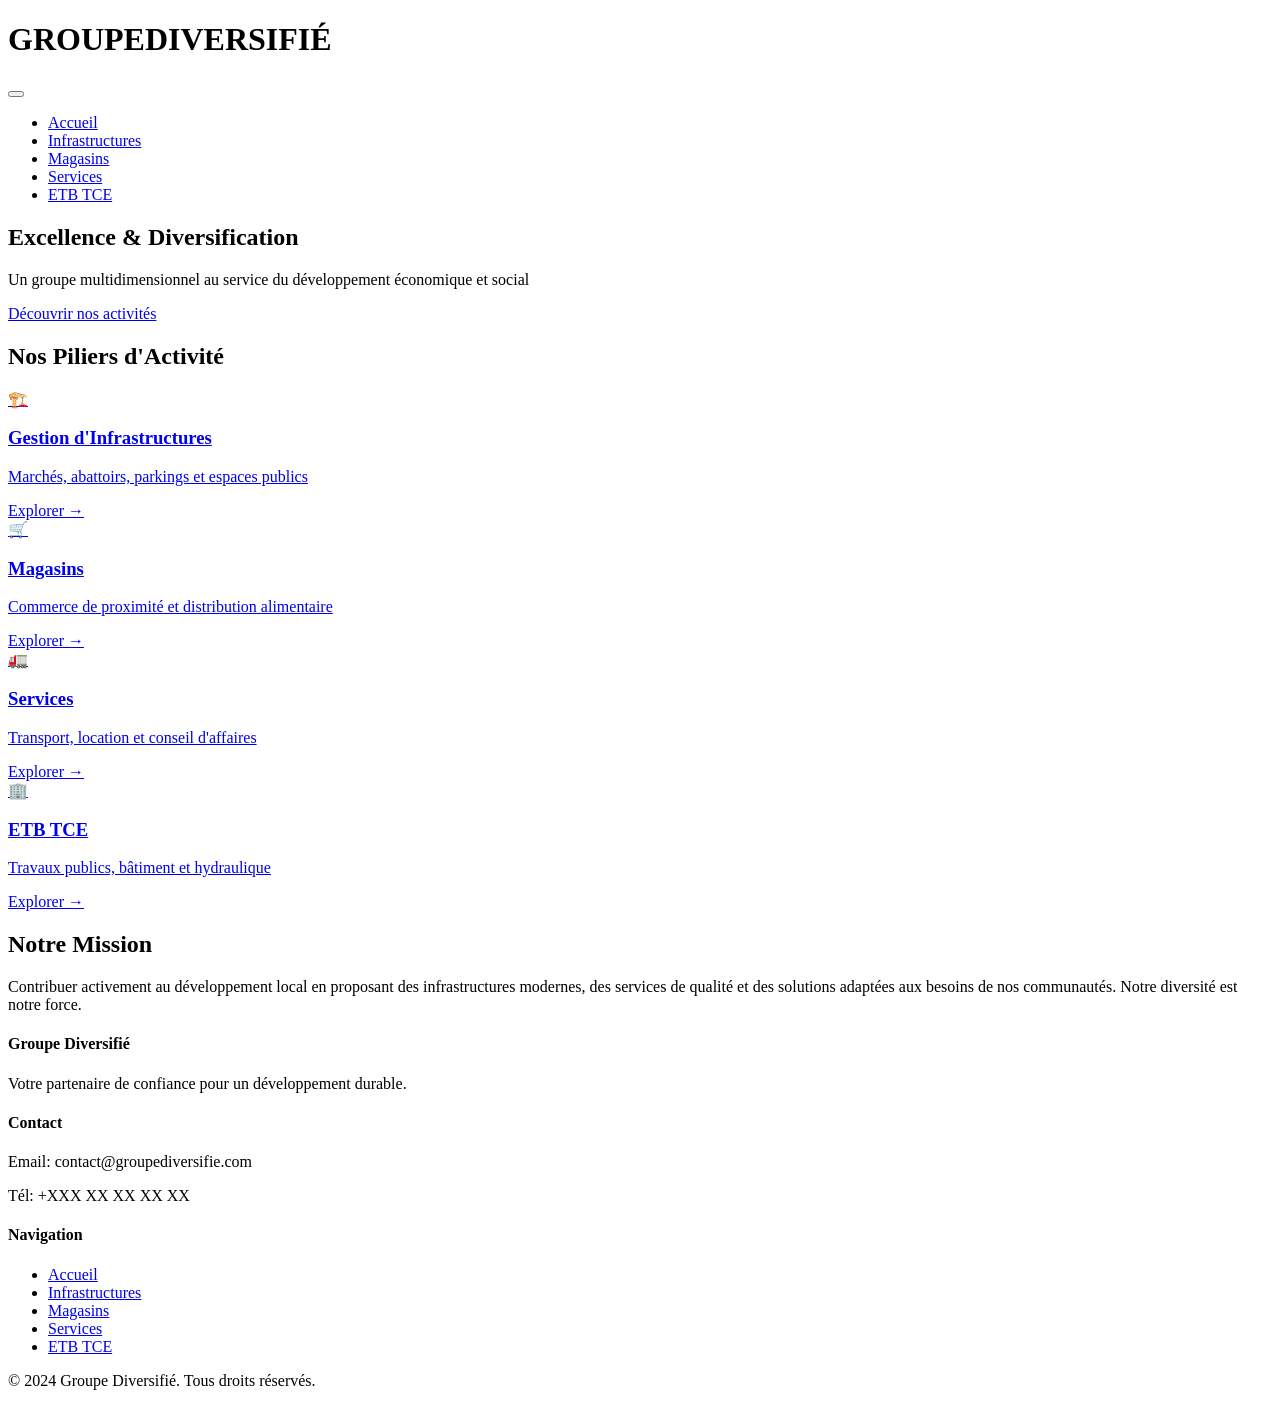
==== index.html @ 00de27e2 "Add files via upload" ====
<!-- index.html - Landing Page -->
<!DOCTYPE html>
<html lang="fr">
<head>
    <meta charset="UTF-8">
    <meta name="viewport" content="width=device-width, initial-scale=1.0">
    <title>Groupe Diversifié - Accueil</title>
    <link rel="stylesheet" href="css/style.css">
</head>
<body class="theme-home">
    <!-- Header -->
    <header class="main-header">
        <div class="container">
            <div class="logo">
                <h1>GROUPE<span class="highlight">DIVERSIFIÉ</span></h1>
            </div>
            <nav class="main-nav">
                <button class="mobile-menu-toggle" aria-label="Menu">
                    <span></span>
                    <span></span>
                    <span></span>
                </button>
                <ul class="nav-list">
                    <li><a href="index.html" class="active">Accueil</a></li>
                    <li><a href="infrastructures.html">Infrastructures</a></li>
                    <li><a href="magasins.html">Magasins</a></li>
                    <li><a href="services.html">Services</a></li>
                    <li><a href="etb-tce.html">ETB TCE</a></li>
                </ul>
            </nav>
        </div>
    </header>

    <!-- Hero Section -->
    <section class="hero">
        <div class="hero-content">
            <h2 class="hero-title">Excellence & Diversification</h2>
            <p class="hero-subtitle">Un groupe multidimensionnel au service du développement économique et social</p>
            <a href="#pillars" class="cta-button">Découvrir nos activités</a>
        </div>
        <div class="hero-pattern"></div>
    </section>

    <!-- Pillars Grid -->
    <section id="pillars" class="pillars-section">
        <div class="container">
            <h2 class="section-title">Nos Piliers d'Activité</h2>
            <div class="pillars-grid">
                <a href="infrastructures.html" class="pillar-card theme-infra-card">
                    <div class="pillar-icon">🏗️</div>
                    <h3>Gestion d'Infrastructures</h3>
                    <p>Marchés, abattoirs, parkings et espaces publics</p>
                    <span class="pillar-link">Explorer →</span>
                </a>
                
                <a href="magasins.html" class="pillar-card theme-magasins-card">
                    <div class="pillar-icon">🛒</div>
                    <h3>Magasins</h3>
                    <p>Commerce de proximité et distribution alimentaire</p>
                    <span class="pillar-link">Explorer →</span>
                </a>
                
                <a href="services.html" class="pillar-card theme-services-card">
                    <div class="pillar-icon">🚛</div>
                    <h3>Services</h3>
                    <p>Transport, location et conseil d'affaires</p>
                    <span class="pillar-link">Explorer →</span>
                </a>
                
                <a href="etb-tce.html" class="pillar-card theme-etb-card">
                    <div class="pillar-icon">🏢</div>
                    <h3>ETB TCE</h3>
                    <p>Travaux publics, bâtiment et hydraulique</p>
                    <span class="pillar-link">Explorer →</span>
                </a>
            </div>
        </div>
    </section>

    <!-- Mission Statement -->
    <section class="mission-section">
        <div class="container">
            <div class="mission-content">
                <h2>Notre Mission</h2>
                <p>Contribuer activement au développement local en proposant des infrastructures modernes, des services de qualité et des solutions adaptées aux besoins de nos communautés. Notre diversité est notre force.</p>
            </div>
        </div>
    </section>

    <!-- Footer -->
    <footer class="main-footer">
        <div class="container">
            <div class="footer-content">
                <div class="footer-section">
                    <h4>Groupe Diversifié</h4>
                    <p>Votre partenaire de confiance pour un développement durable.</p>
                </div>
                <div class="footer-section">
                    <h4>Contact</h4>
                    <p>Email: contact@groupediversifie.com</p>
                    <p>Tél: +XXX XX XX XX XX</p>
                </div>
                <div class="footer-section">
                    <h4>Navigation</h4>
                    <ul>
                        <li><a href="index.html">Accueil</a></li>
                        <li><a href="infrastructures.html">Infrastructures</a></li>
                        <li><a href="magasins.html">Magasins</a></li>
                        <li><a href="services.html">Services</a></li>
                        <li><a href="etb-tce.html">ETB TCE</a></li>
                    </ul>
                </div>
            </div>
            <div class="footer-bottom">
                <p>&copy; 2024 Groupe Diversifié. Tous droits réservés.</p>
            </div>
        </div>
    </footer>

    <script src="js/main.js"></script>
</body>
</html>
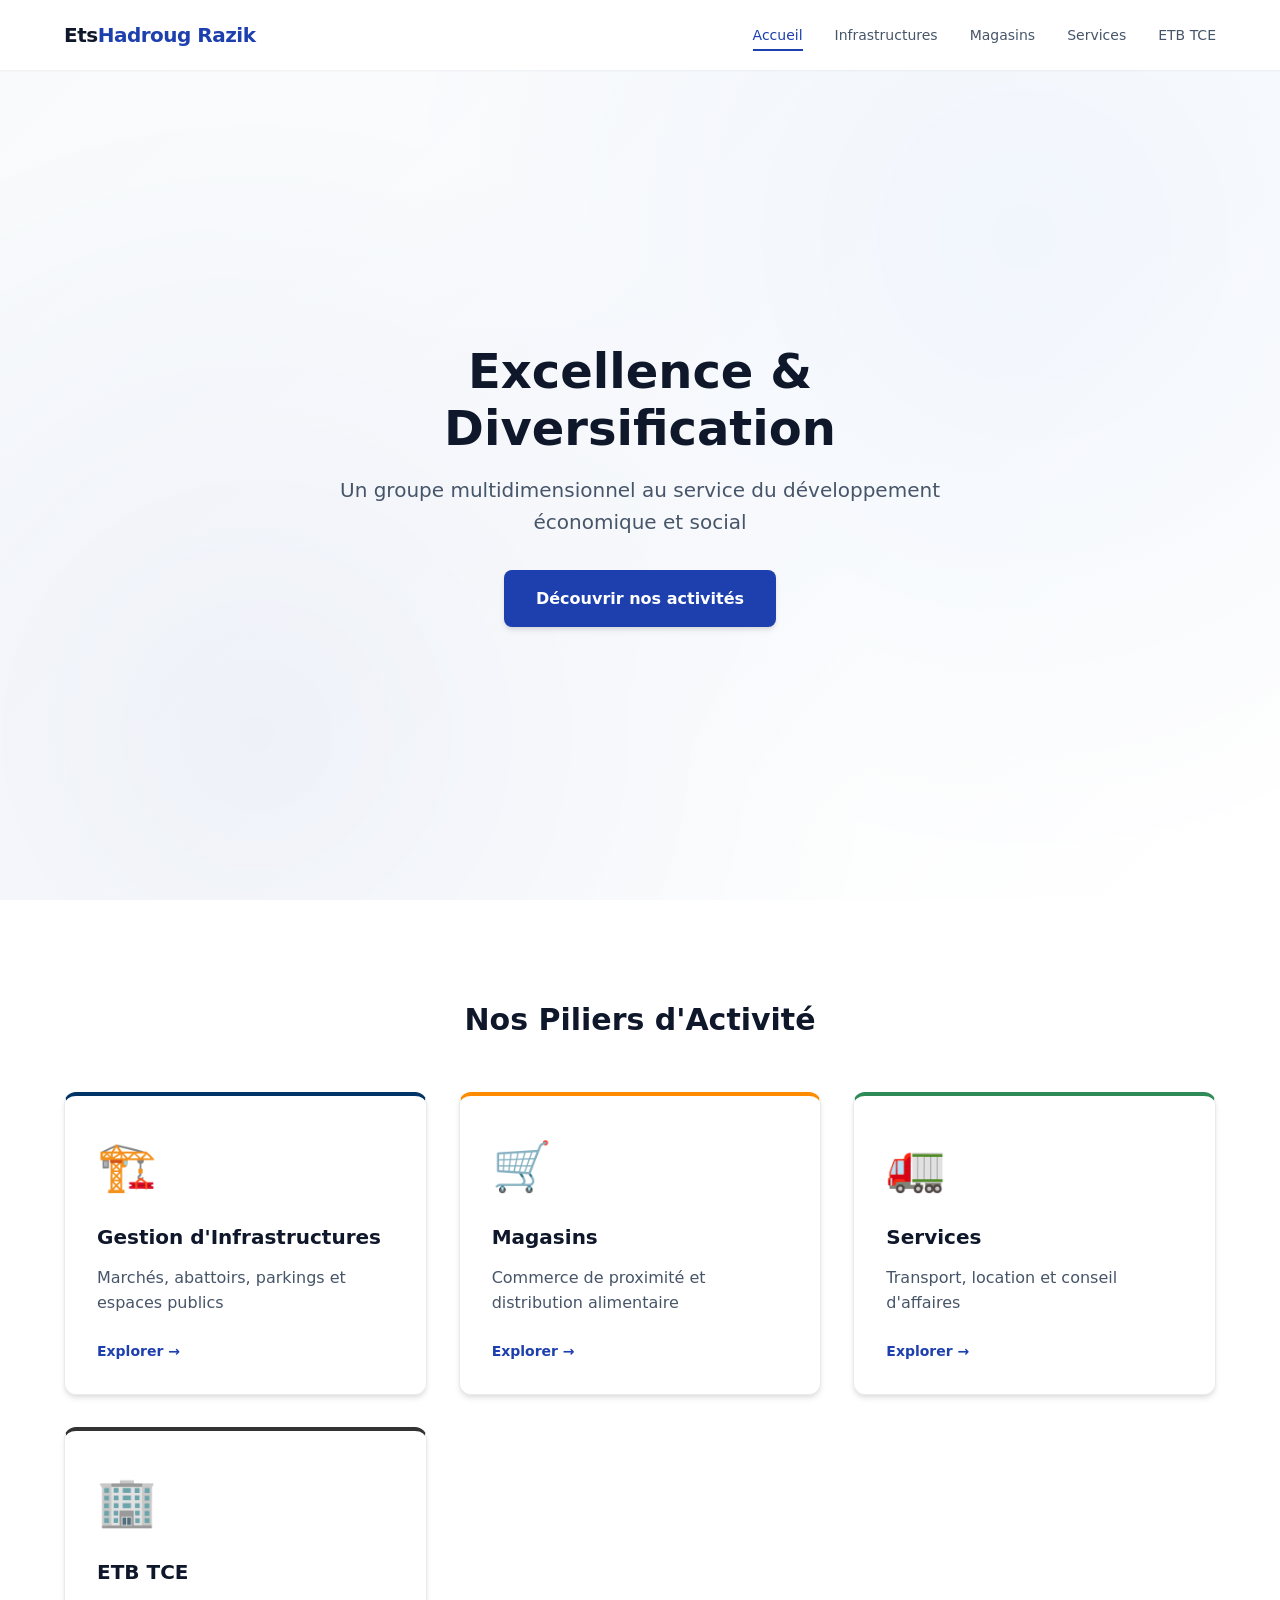
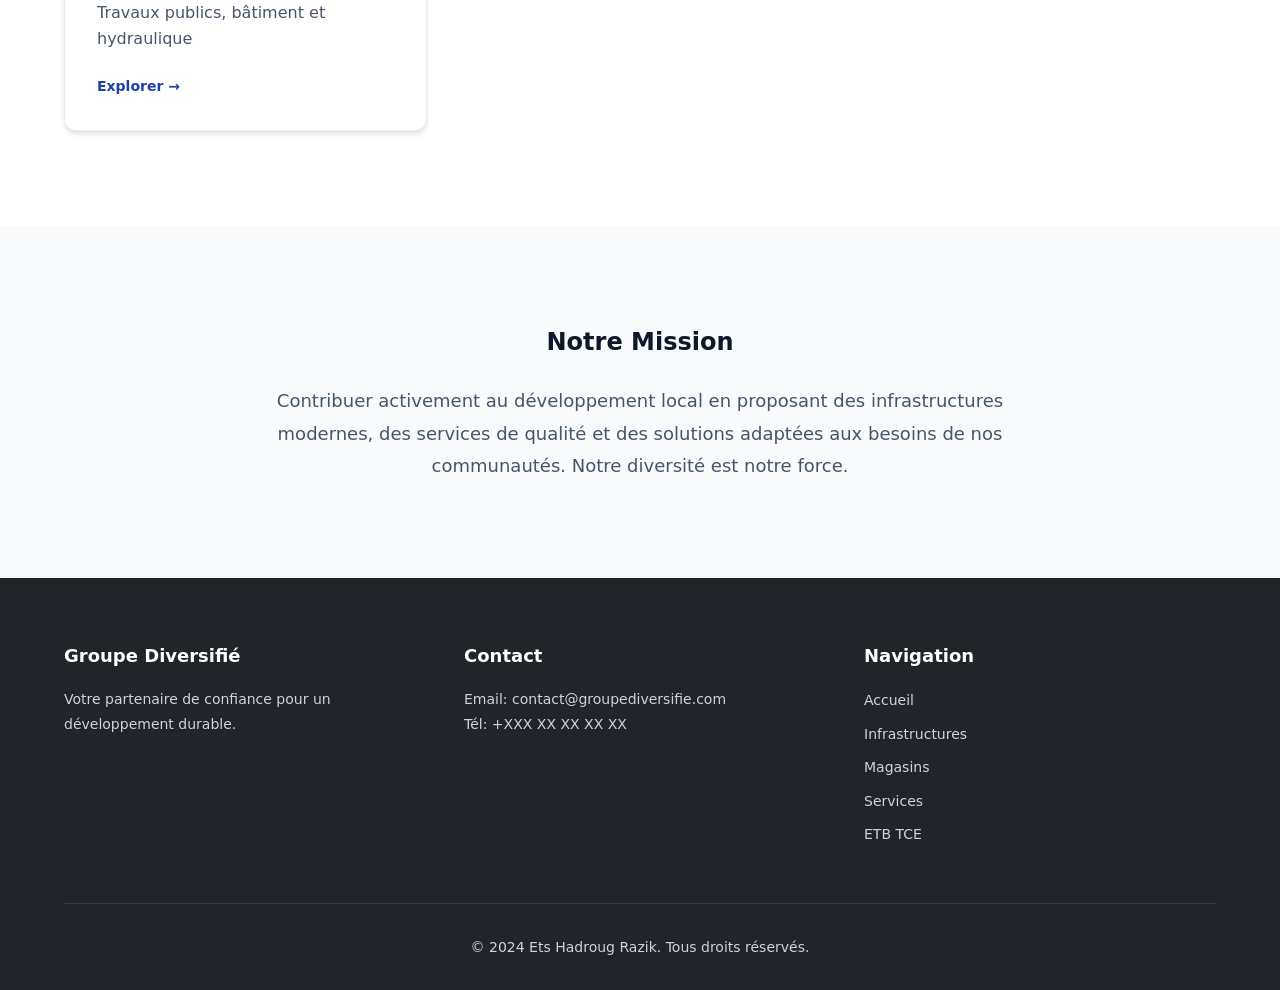
==== commit d3e7503d: "Update index.html" ====
--- a/index.html
+++ b/index.html
@@ -4,7 +4,7 @@
 <head>
     <meta charset="UTF-8">
     <meta name="viewport" content="width=device-width, initial-scale=1.0">
-    <title>Groupe Diversifié - Accueil</title>
+    <title>Ets Hadroug Razik - Accueil</title>
     <link rel="stylesheet" href="css/style.css">
 </head>
 <body class="theme-home">
@@ -12,7 +12,7 @@
     <header class="main-header">
         <div class="container">
             <div class="logo">
-                <h1>GROUPE<span class="highlight">DIVERSIFIÉ</span></h1>
+                <h1>Ets<span class="highlight">Hadroug Razik</span></h1>
             </div>
             <nav class="main-nav">
                 <button class="mobile-menu-toggle" aria-label="Menu">
@@ -112,11 +112,11 @@
                 </div>
             </div>
             <div class="footer-bottom">
-                <p>&copy; 2024 Groupe Diversifié. Tous droits réservés.</p>
+                <p>&copy; 2024 Ets Hadroug Razik. Tous droits réservés.</p>
             </div>
         </div>
     </footer>
 
     <script src="js/main.js"></script>
 </body>
-</html>+</html>
--- a/css/style.css
+++ b/css/style.css
@@ -0,0 +1,1652 @@
+/* ============================================
+   GROUPE DIVERSIFIÉ - GLOBAL STYLESHEET
+   Pure CSS - No Frameworks
+   ============================================ */
+
+/* CSS Variables & Theme System */
+:root {
+    /* Base Colors */
+    --color-white: #ffffff;
+    --color-black: #1a1a1a;
+    --color-gray-100: #f8f9fa;
+    --color-gray-200: #e9ecef;
+    --color-gray-300: #dee2e6;
+    --color-gray-400: #ced4da;
+    --color-gray-500: #adb5bd;
+    --color-gray-600: #6c757d;
+    --color-gray-700: #495057;
+    --color-gray-800: #343a40;
+    --color-gray-900: #212529;
+    
+    /* Typography */
+    --font-primary: 'Segoe UI', system-ui, -apple-system, BlinkMacSystemFont, sans-serif;
+    --font-size-xs: 0.75rem;
+    --font-size-sm: 0.875rem;
+    --font-size-base: 1rem;
+    --font-size-lg: 1.125rem;
+    --font-size-xl: 1.25rem;
+    --font-size-2xl: 1.5rem;
+    --font-size-3xl: 1.875rem;
+    --font-size-4xl: 2.25rem;
+    --font-size-5xl: 3rem;
+    
+    /* Spacing */
+    --space-1: 0.25rem;
+    --space-2: 0.5rem;
+    --space-3: 0.75rem;
+    --space-4: 1rem;
+    --space-5: 1.25rem;
+    --space-6: 1.5rem;
+    --space-8: 2rem;
+    --space-10: 2.5rem;
+    --space-12: 3rem;
+    --space-16: 4rem;
+    --space-20: 5rem;
+    --space-24: 6rem;
+    
+    /* Layout */
+    --container-max: 1200px;
+    --container-padding: 1.5rem;
+    --header-height: 70px;
+    --border-radius: 8px;
+    --border-radius-lg: 12px;
+    --border-radius-xl: 16px;
+    
+    /* Shadows */
+    --shadow-sm: 0 1px 2px rgba(0,0,0,0.05);
+    --shadow-md: 0 4px 6px -1px rgba(0,0,0,0.1), 0 2px 4px -1px rgba(0,0,0,0.06);
+    --shadow-lg: 0 10px 15px -3px rgba(0,0,0,0.1), 0 4px 6px -2px rgba(0,0,0,0.05);
+    --shadow-xl: 0 20px 25px -5px rgba(0,0,0,0.1), 0 10px 10px -5px rgba(0,0,0,0.04);
+    
+    /* Transitions */
+    --transition-fast: 150ms ease;
+    --transition-base: 250ms ease;
+    --transition-slow: 350ms ease;
+    
+    /* Default Theme (Home) */
+    --bg-color: var(--color-white);
+    --bg-alt: var(--color-gray-100);
+    --accent: #2563eb;
+    --accent-light: #3b82f6;
+    --accent-dark: #1d4ed8;
+    --text-primary: var(--color-gray-900);
+    --text-secondary: var(--color-gray-600);
+    --text-muted: var(--color-gray-500);
+}
+
+/* Theme: Infrastructure */
+body.theme-infra {
+    --bg-color: #f0f4f8;
+    --bg-alt: #e2e8f0;
+    --accent: #003366;
+    --accent-light: #004080;
+    --accent-dark: #002244;
+    --text-primary: #1e293b;
+    --text-secondary: #475569;
+}
+
+/* Theme: Magasins */
+body.theme-magasins {
+    --bg-color: #fffaf0;
+    --bg-alt: #fff5e6;
+    --accent: #FF8C00;
+    --accent-light: #ffa500;
+    --accent-dark: #cc7000;
+    --text-primary: #3d2914;
+    --text-secondary: #6b4423;
+}
+
+/* Theme: Services */
+body.theme-services {
+    --bg-color: #f0fff4;
+    --bg-alt: #e6ffed;
+    --accent: #2E8B57;
+    --accent-light: #3cb371;
+    --accent-dark: #1f5f3f;
+    --text-primary: #1a4731;
+    --text-secondary: #2f6646;
+}
+
+/* Theme: ETB TCE */
+body.theme-etb {
+    --bg-color: #f5f5f5;
+    --bg-alt: #ebebeb;
+    --accent: #333333;
+    --accent-light: #4a4a4a;
+    --accent-dark: #1a1a1a;
+    --text-primary: #1a1a1a;
+    --text-secondary: #4a4a4a;
+}
+
+/* Theme: Home */
+body.theme-home {
+    --bg-color: #ffffff;
+    --bg-alt: #f8fafc;
+    --accent: #1e40af;
+    --accent-light: #3b82f6;
+    --accent-dark: #1e3a8a;
+    --text-primary: #0f172a;
+    --text-secondary: #475569;
+}
+
+/* ============================================
+   RESET & BASE
+   ============================================ */
+*, *::before, *::after {
+    box-sizing: border-box;
+    margin: 0;
+    padding: 0;
+}
+
+html {
+    scroll-behavior: smooth;
+    font-size: 16px;
+}
+
+body {
+    font-family: var(--font-primary);
+    background-color: var(--bg-color);
+    color: var(--text-primary);
+    line-height: 1.6;
+    min-height: 100vh;
+    transition: background-color var(--transition-base);
+}
+
+img {
+    max-width: 100%;
+    height: auto;
+    display: block;
+}
+
+a {
+    color: var(--accent);
+    text-decoration: none;
+    transition: color var(--transition-fast);
+}
+
+a:hover {
+    color: var(--accent-dark);
+}
+
+ul, ol {
+    list-style: none;
+}
+
+button {
+    font-family: inherit;
+    cursor: pointer;
+    border: none;
+    background: none;
+}
+
+/* ============================================
+   LAYOUT UTILITIES
+   ============================================ */
+.container {
+    max-width: var(--container-max);
+    margin: 0 auto;
+    padding: 0 var(--container-padding);
+    width: 100%;
+}
+
+/* ============================================
+   HEADER & NAVIGATION
+   ============================================ */
+.main-header {
+    background: var(--color-white);
+    box-shadow: var(--shadow-sm);
+    position: sticky;
+    top: 0;
+    z-index: 1000;
+    height: var(--header-height);
+    display: flex;
+    align-items: center;
+}
+
+.main-header .container {
+    display: flex;
+    justify-content: space-between;
+    align-items: center;
+    width: 100%;
+}
+
+.logo h1 {
+    font-size: var(--font-size-xl);
+    font-weight: 800;
+    color: var(--text-primary);
+    letter-spacing: -0.5px;
+}
+
+.logo .highlight {
+    color: var(--accent);
+    transition: color var(--transition-base);
+}
+
+.main-nav {
+    display: flex;
+    align-items: center;
+}
+
+.nav-list {
+    display: flex;
+    gap: var(--space-8);
+    align-items: center;
+}
+
+.nav-list a {
+    color: var(--text-secondary);
+    font-weight: 500;
+    font-size: var(--font-size-sm);
+    padding: var(--space-2) 0;
+    position: relative;
+    transition: color var(--transition-fast);
+}
+
+.nav-list a::after {
+    content: '';
+    position: absolute;
+    bottom: 0;
+    left: 0;
+    width: 0;
+    height: 2px;
+    background: var(--accent);
+    transition: width var(--transition-base);
+}
+
+.nav-list a:hover,
+.nav-list a.active {
+    color: var(--accent);
+}
+
+.nav-list a:hover::after,
+.nav-list a.active::after {
+    width: 100%;
+}
+
+/* Mobile Menu Toggle */
+.mobile-menu-toggle {
+    display: none;
+    flex-direction: column;
+    gap: 5px;
+    padding: var(--space-2);
+    background: none;
+    border: none;
+    cursor: pointer;
+}
+
+.mobile-menu-toggle span {
+    display: block;
+    width: 25px;
+    height: 2px;
+    background: var(--text-primary);
+    transition: all var(--transition-fast);
+    border-radius: 2px;
+}
+
+/* ============================================
+   HERO SECTIONS
+   ============================================ */
+.hero {
+    min-height: calc(100vh - var(--header-height));
+    display: flex;
+    align-items: center;
+    justify-content: center;
+    position: relative;
+    background: linear-gradient(135deg, var(--bg-alt) 0%, var(--bg-color) 100%);
+    overflow: hidden;
+    padding: var(--space-16) 0;
+}
+
+.hero-content {
+    text-align: center;
+    max-width: 800px;
+    padding: 0 var(--container-padding);
+    position: relative;
+    z-index: 2;
+}
+
+.hero-title {
+    font-size: clamp(var(--font-size-3xl), 5vw, var(--font-size-5xl));
+    font-weight: 800;
+    color: var(--text-primary);
+    margin-bottom: var(--space-4);
+    line-height: 1.2;
+}
+
+.hero-subtitle {
+    font-size: clamp(var(--font-size-lg), 2vw, var(--font-size-xl));
+    color: var(--text-secondary);
+    margin-bottom: var(--space-8);
+    max-width: 600px;
+    margin-left: auto;
+    margin-right: auto;
+}
+
+.hero-pattern {
+    position: absolute;
+    top: 0;
+    left: 0;
+    right: 0;
+    bottom: 0;
+    background-image: 
+        radial-gradient(circle at 20% 80%, var(--accent) 0%, transparent 50%),
+        radial-gradient(circle at 80% 20%, var(--accent-light) 0%, transparent 50%);
+    opacity: 0.05;
+    z-index: 1;
+}
+
+/* Page Hero */
+.page-hero {
+    background: linear-gradient(135deg, var(--accent) 0%, var(--accent-dark) 100%);
+    color: var(--color-white);
+    padding: var(--space-16) 0;
+    text-align: center;
+    position: relative;
+}
+
+.page-hero h1 {
+    font-size: clamp(var(--font-size-2xl), 4vw, var(--font-size-4xl));
+    font-weight: 700;
+    margin-bottom: var(--space-4);
+}
+
+.page-hero p {
+    font-size: var(--font-size-lg);
+    opacity: 0.9;
+    margin-bottom: var(--space-6);
+}
+
+.page-hero.industrial {
+    background: linear-gradient(135deg, #2c3e50 0%, #34495e 100%);
+}
+
+.back-home {
+    display: inline-flex;
+    align-items: center;
+    gap: var(--space-2);
+    color: rgba(255,255,255,0.9);
+    font-size: var(--font-size-sm);
+    padding: var(--space-3) var(--space-6);
+    background: rgba(255,255,255,0.15);
+    border-radius: var(--border-radius);
+    backdrop-filter: blur(10px);
+    transition: all var(--transition-fast);
+}
+
+.back-home:hover {
+    background: rgba(255,255,255,0.25);
+    color: var(--color-white);
+}
+
+/* ============================================
+   BUTTONS
+   ============================================ */
+.cta-button,
+.btn-primary,
+.btn-secondary {
+    display: inline-flex;
+    align-items: center;
+    justify-content: center;
+    padding: var(--space-4) var(--space-8);
+    font-size: var(--font-size-base);
+    font-weight: 600;
+    border-radius: var(--border-radius);
+    transition: all var(--transition-fast);
+    cursor: pointer;
+}
+
+.cta-button,
+.btn-primary {
+    background: var(--accent);
+    color: var(--color-white);
+    box-shadow: var(--shadow-md);
+}
+
+.cta-button:hover,
+.btn-primary:hover {
+    background: var(--accent-dark);
+    transform: translateY(-2px);
+    box-shadow: var(--shadow-lg);
+    color: var(--color-white);
+}
+
+.btn-secondary {
+    background: transparent;
+    color: var(--accent);
+    border: 2px solid var(--accent);
+    margin-left: var(--space-4);
+}
+
+.btn-secondary:hover {
+    background: var(--accent);
+    color: var(--color-white);
+}
+
+/* ============================================
+   PILLARS SECTION (Homepage)
+   ============================================ */
+.pillars-section {
+    padding: var(--space-24) 0;
+    background: var(--bg-color);
+}
+
+.section-title {
+    font-size: var(--font-size-3xl);
+    font-weight: 700;
+    text-align: center;
+    margin-bottom: var(--space-12);
+    color: var(--text-primary);
+}
+
+.section-title.center {
+    text-align: center;
+}
+
+.pillars-grid {
+    display: grid;
+    grid-template-columns: repeat(auto-fit, minmax(280px, 1fr));
+    gap: var(--space-8);
+}
+
+.pillar-card {
+    background: var(--color-white);
+    border-radius: var(--border-radius-lg);
+    padding: var(--space-8);
+    box-shadow: var(--shadow-md);
+    transition: all var(--transition-base);
+    border: 1px solid var(--color-gray-200);
+    display: flex;
+    flex-direction: column;
+    height: 100%;
+}
+
+.pillar-card:hover {
+    transform: translateY(-8px);
+    box-shadow: var(--shadow-xl);
+}
+
+.pillar-icon {
+    font-size: 3rem;
+    margin-bottom: var(--space-4);
+}
+
+.pillar-card h3 {
+    font-size: var(--font-size-xl);
+    font-weight: 700;
+    color: var(--text-primary);
+    margin-bottom: var(--space-3);
+}
+
+.pillar-card p {
+    color: var(--text-secondary);
+    font-size: var(--font-size-base);
+    flex-grow: 1;
+    margin-bottom: var(--space-6);
+}
+
+.pillar-link {
+    color: var(--accent);
+    font-weight: 600;
+    font-size: var(--font-size-sm);
+    display: inline-flex;
+    align-items: center;
+    gap: var(--space-2);
+    transition: gap var(--transition-fast);
+}
+
+.pillar-card:hover .pillar-link {
+    gap: var(--space-3);
+}
+
+/* Theme-specific card accents */
+.theme-infra-card {
+    border-top: 4px solid #003366;
+}
+
+.theme-magasins-card {
+    border-top: 4px solid #FF8C00;
+}
+
+.theme-services-card {
+    border-top: 4px solid #2E8B57;
+}
+
+.theme-etb-card {
+    border-top: 4px solid #333333;
+}
+
+/* ============================================
+   MISSION SECTION
+   ============================================ */
+.mission-section {
+    padding: var(--space-24) 0;
+    background: var(--bg-alt);
+}
+
+.mission-content {
+    max-width: 800px;
+    margin: 0 auto;
+    text-align: center;
+}
+
+.mission-content h2 {
+    font-size: var(--font-size-2xl);
+    font-weight: 700;
+    color: var(--text-primary);
+    margin-bottom: var(--space-6);
+}
+
+.mission-content p {
+    font-size: var(--font-size-lg);
+    color: var(--text-secondary);
+    line-height: 1.8;
+}
+
+/* ============================================
+   SUB-NAVIGATION
+   ============================================ */
+.sub-nav {
+    background: var(--color-white);
+    border-bottom: 1px solid var(--color-gray-200);
+    padding: var(--space-4) 0;
+    position: sticky;
+    top: var(--header-height);
+    z-index: 100;
+}
+
+.sub-nav ul {
+    display: flex;
+    gap: var(--space-8);
+    justify-content: center;
+    flex-wrap: wrap;
+}
+
+.sub-nav a {
+    color: var(--text-secondary);
+    font-size: var(--font-size-sm);
+    font-weight: 500;
+    padding: var(--space-2) var(--space-4);
+    border-radius: var(--border-radius);
+    transition: all var(--transition-fast);
+}
+
+.sub-nav a:hover {
+    background: var(--bg-alt);
+    color: var(--accent);
+}
+
+/* ============================================
+   CONTENT SECTIONS (Infrastructure)
+   ============================================ */
+.content-main {
+    padding: var(--space-16) 0;
+}
+
+.content-section {
+    padding: var(--space-16) 0;
+}
+
+.content-section.alt-bg {
+    background: var(--bg-alt);
+}
+
+.section-header {
+    display: flex;
+    justify-content: space-between;
+    align-items: center;
+    margin-bottom: var(--space-8);
+    flex-wrap: wrap;
+    gap: var(--space-4);
+}
+
+.section-header h2 {
+    font-size: var(--font-size-2xl);
+    font-weight: 700;
+    color: var(--text-primary);
+}
+
+.section-badge {
+    background: var(--accent);
+    color: var(--color-white);
+    padding: var(--space-2) var(--space-4);
+    border-radius: 20px;
+    font-size: var(--font-size-xs);
+    font-weight: 600;
+    text-transform: uppercase;
+    letter-spacing: 0.5px;
+}
+
+.section-content {
+    display: grid;
+    grid-template-columns: 1fr 1fr;
+    gap: var(--space-12);
+    align-items: center;
+}
+
+.section-content.reverse {
+    direction: rtl;
+}
+
+.section-content.reverse > * {
+    direction: ltr;
+}
+
+.text-content p {
+    font-size: var(--font-size-lg);
+    color: var(--text-secondary);
+    margin-bottom: var(--space-6);
+}
+
+.text-content ul {
+    list-style: none;
+}
+
+.text-content li {
+    padding: var(--space-3) 0;
+    padding-left: var(--space-6);
+    position: relative;
+    color: var(--text-secondary);
+}
+
+.text-content li::before {
+    content: '✓';
+    position: absolute;
+    left: 0;
+    color: var(--accent);
+    font-weight: 700;
+}
+
+.visual-content {
+    display: flex;
+    justify-content: center;
+    align-items: center;
+}
+
+.placeholder-img {
+    width: 100%;
+    height: 300px;
+    border-radius: var(--border-radius-lg);
+    display: flex;
+    align-items: center;
+    justify-content: center;
+    color: var(--accent);
+    font-weight: 600;
+    font-size: var(--font-size-lg);
+    border: 2px dashed var(--color-gray-300);
+}
+
+/* ============================================
+   STORES SECTION (Magasins)
+   ============================================ */
+.stores-main {
+    padding: var(--space-16) 0;
+}
+
+.store-category {
+    margin-bottom: var(--space-16);
+}
+
+.category-title {
+    font-size: var(--font-size-2xl);
+    font-weight: 700;
+    color: var(--text-primary);
+    margin-bottom: var(--space-8);
+    padding-bottom: var(--space-4);
+    border-bottom: 3px solid var(--accent);
+    display: inline-block;
+}
+
+.store-grid {
+    display: grid;
+    grid-template-columns: repeat(auto-fit, minmax(300px, 1fr));
+    gap: var(--space-8);
+}
+
+.store-card {
+    background: var(--color-white);
+    border-radius: var(--border-radius-lg);
+    overflow: hidden;
+    box-shadow: var(--shadow-md);
+    transition: all var(--transition-base);
+    border: 1px solid var(--color-gray-200);
+}
+
+.store-card:hover {
+    transform: translateY(-4px);
+    box-shadow: var(--shadow-xl);
+}
+
+.store-card.large {
+    grid-column: 1 / -1;
+    display: grid;
+    grid-template-columns: 1fr 1fr;
+}
+
+.store-image {
+    position: relative;
+    height: 200px;
+    overflow: hidden;
+    background: var(--bg-alt);
+}
+
+.store-card.large .store-image {
+    height: 100%;
+    min-height: 300px;
+}
+
+.store-image img {
+    width: 100%;
+    height: 100%;
+    object-fit: cover;
+    transition: transform var(--transition-slow);
+}
+
+.store-card:hover .store-image img {
+    transform: scale(1.05);
+}
+
+.store-badge {
+    position: absolute;
+    top: var(--space-4);
+    left: var(--space-4);
+    background: var(--accent);
+    color: var(--color-white);
+    padding: var(--space-2) var(--space-4);
+    border-radius: 20px;
+    font-size: var(--font-size-xs);
+    font-weight: 600;
+}
+
+.store-info {
+    padding: var(--space-6);
+}
+
+.store-info h3 {
+    font-size: var(--font-size-xl);
+    font-weight: 700;
+    color: var(--text-primary);
+    margin-bottom: var(--space-3);
+}
+
+.store-info p {
+    color: var(--text-secondary);
+    font-size: var(--font-size-base);
+    margin-bottom: var(--space-4);
+}
+
+.store-features {
+    list-style: none;
+}
+
+.store-features li {
+    padding: var(--space-2) 0;
+    color: var(--text-secondary);
+    font-size: var(--font-size-sm);
+}
+
+.store-details {
+    display: grid;
+    grid-template-columns: 1fr 1fr;
+    gap: var(--space-4);
+    margin-top: var(--space-4);
+    padding-top: var(--space-4);
+    border-top: 1px solid var(--color-gray-200);
+}
+
+.detail-item {
+    display: flex;
+    flex-direction: column;
+}
+
+.detail-item strong {
+    color: var(--text-primary);
+    font-size: var(--font-size-sm);
+    margin-bottom: var(--space-1);
+}
+
+.detail-item span {
+    color: var(--text-secondary);
+    font-size: var(--font-size-sm);
+}
+
+.service-tags {
+    display: flex;
+    flex-wrap: wrap;
+    gap: var(--space-2);
+    margin-top: var(--space-4);
+}
+
+.tag {
+    background: var(--bg-alt);
+    color: var(--accent);
+    padding: var(--space-2) var(--space-3);
+    border-radius: 4px;
+    font-size: var(--font-size-xs);
+    font-weight: 500;
+}
+
+.menu-highlights {
+    list-style: none;
+    display: grid;
+    grid-template-columns: 1fr 1fr;
+    gap: var(--space-3);
+}
+
+.menu-highlights li {
+    font-size: var(--font-size-sm);
+    color: var(--text-secondary);
+}
+
+/* ============================================
+   SERVICES SECTION
+   ============================================ */
+.services-main {
+    padding: var(--space-16) 0;
+}
+
+.service-detail-card {
+    background: var(--color-white);
+    border-radius: var(--border-radius-lg);
+    padding: var(--space-8);
+    margin-bottom: var(--space-8);
+    box-shadow: var(--shadow-md);
+    border: 1px solid var(--color-gray-200);
+}
+
+.service-detail-card.alt {
+    background: var(--bg-alt);
+}
+
+.service-header {
+    display: flex;
+    align-items: center;
+    gap: var(--space-6);
+    margin-bottom: var(--space-8);
+    padding-bottom: var(--space-6);
+    border-bottom: 2px solid var(--color-gray-200);
+}
+
+.service-icon-large {
+    font-size: 3.5rem;
+    width: 80px;
+    height: 80px;
+    display: flex;
+    align-items: center;
+    justify-content: center;
+    background: var(--bg-alt);
+    border-radius: var(--border-radius-xl);
+}
+
+.service-title-wrap h2 {
+    font-size: var(--font-size-2xl);
+    font-weight: 700;
+    color: var(--text-primary);
+    margin-bottom: var(--space-2);
+}
+
+.service-subtitle {
+    color: var(--text-secondary);
+    font-size: var(--font-size-base);
+}
+
+.service-body {
+    display: grid;
+    grid-template-columns: 2fr 1fr;
+    gap: var(--space-8);
+    align-items: start;
+}
+
+.service-description p {
+    font-size: var(--font-size-lg);
+    color: var(--text-secondary);
+    margin-bottom: var(--space-6);
+}
+
+.service-features {
+    list-style: none;
+}
+
+.service-features li {
+    padding: var(--space-3) 0;
+    border-bottom: 1px solid var(--color-gray-200);
+    color: var(--text-secondary);
+}
+
+.service-features li:last-child {
+    border-bottom: none;
+}
+
+.service-features li strong {
+    color: var(--text-primary);
+    display: block;
+    margin-bottom: var(--space-1);
+}
+
+.vehicle-types {
+    display: grid;
+    grid-template-columns: repeat(2, 1fr);
+    gap: var(--space-4);
+}
+
+.vehicle-type {
+    display: flex;
+    align-items: center;
+    gap: var(--space-3);
+    padding: var(--space-4);
+    background: var(--bg-color);
+    border-radius: var(--border-radius);
+}
+
+.v-icon {
+    font-size: 1.5rem;
+}
+
+.service-cta {
+    display: flex;
+    justify-content: flex-end;
+}
+
+.cta-box {
+    background: var(--color-white);
+    padding: var(--space-6);
+    border-radius: var(--border-radius-lg);
+    box-shadow: var(--shadow-lg);
+    border: 2px solid var(--accent);
+    text-align: center;
+    min-width: 280px;
+}
+
+.service-detail-card.alt .cta-box {
+    background: var(--color-white);
+}
+
+.cta-box h3 {
+    font-size: var(--font-size-lg);
+    font-weight: 700;
+    color: var(--text-primary);
+    margin-bottom: var(--space-3);
+}
+
+.cta-box p {
+    color: var(--text-secondary);
+    font-size: var(--font-size-sm);
+    margin-bottom: var(--space-6);
+}
+
+.cta-box .btn-primary,
+.cta-box .btn-secondary {
+    width: 100%;
+    margin: var(--space-2) 0;
+}
+
+.cta-box .btn-secondary {
+    margin-left: 0;
+}
+
+/* ============================================
+   ETB TCE SECTION
+   ============================================ */
+.etb-main {
+    padding: var(--space-16) 0;
+}
+
+/* Credentials Bar */
+.credentials-bar {
+    background: var(--accent);
+    color: var(--color-white);
+    padding: var(--space-8) 0;
+}
+
+.credentials-grid {
+    display: grid;
+    grid-template-columns: repeat(4, 1fr);
+    gap: var(--space-8);
+    text-align: center;
+}
+
+.credential {
+    display: flex;
+    flex-direction: column;
+    align-items: center;
+}
+
+.cred-number {
+    font-size: var(--font-size-3xl);
+    font-weight: 800;
+    margin-bottom: var(--space-2);
+}
+
+.cred-label {
+    font-size: var(--font-size-sm);
+    opacity: 0.9;
+}
+
+/* ETB Sections */
+.etb-section {
+    padding: var(--space-16) 0;
+}
+
+.etb-section.alt {
+    background: var(--bg-alt);
+}
+
+.section-split {
+    display: grid;
+    grid-template-columns: 1fr 1fr;
+    gap: var(--space-12);
+    align-items: center;
+}
+
+.section-split.reverse {
+    direction: rtl;
+}
+
+.section-split.reverse > * {
+    direction: ltr;
+}
+
+.section-visual {
+    display: flex;
+    justify-content: center;
+    align-items: center;
+}
+
+.industrial-img {
+    width: 100%;
+    height: 350px;
+    border-radius: var(--border-radius-lg);
+    display: flex;
+    align-items: center;
+    justify-content: center;
+    color: var(--color-white);
+    font-weight: 600;
+    font-size: var(--font-size-xl);
+    text-shadow: 0 2px 4px rgba(0,0,0,0.3);
+}
+
+.section-content-box h2 {
+    font-size: var(--font-size-2xl);
+    font-weight: 700;
+    color: var(--text-primary);
+    margin-bottom: var(--space-4);
+}
+
+.lead {
+    font-size: var(--font-size-lg);
+    color: var(--text-secondary);
+    margin-bottom: var(--space-6);
+}
+
+.expertise-list {
+    list-style: none;
+}
+
+.expertise-list li {
+    padding: var(--space-4) 0;
+    border-bottom: 1px solid var(--color-gray-200);
+}
+
+.expertise-list li:last-child {
+    border-bottom: none;
+}
+
+.expertise-list strong {
+    display: block;
+    color: var(--text-primary);
+    font-size: var(--font-size-base);
+    margin-bottom: var(--space-1);
+}
+
+.expertise-list span {
+    color: var(--text-secondary);
+    font-size: var(--font-size-sm);
+}
+
+/* TCE Grid */
+.tce-grid {
+    display: grid;
+    grid-template-columns: repeat(3, 1fr);
+    gap: var(--space-4);
+    margin-top: var(--space-6);
+}
+
+.tce-item {
+    background: var(--color-white);
+    padding: var(--space-4);
+    border-radius: var(--border-radius);
+    border-left: 3px solid var(--accent);
+}
+
+.tce-item h4 {
+    font-size: var(--font-size-base);
+    font-weight: 600;
+    color: var(--text-primary);
+    margin-bottom: var(--space-2);
+}
+
+.tce-item p {
+    font-size: var(--font-size-sm);
+    color: var(--text-secondary);
+}
+
+/* Portfolio */
+.portfolio-section {
+    padding: var(--space-16) 0;
+    background: var(--bg-alt);
+}
+
+.portfolio-grid {
+    display: grid;
+    grid-template-columns: repeat(auto-fit, minmax(250px, 1fr));
+    gap: var(--space-6);
+}
+
+.portfolio-item {
+    position: relative;
+    border-radius: var(--border-radius-lg);
+    overflow: hidden;
+    aspect-ratio: 4/3;
+    cursor: pointer;
+}
+
+.portfolio-img {
+    width: 100%;
+    height: 100%;
+    display: flex;
+    align-items: center;
+    justify-content: center;
+    color: var(--color-white);
+    font-weight: 600;
+}
+
+.portfolio-overlay {
+    position: absolute;
+    bottom: 0;
+    left: 0;
+    right: 0;
+    background: linear-gradient(to top, rgba(0,0,0,0.8), transparent);
+    color: var(--color-white);
+    padding: var(--space-6);
+    transform: translateY(100%);
+    transition: transform var(--transition-base);
+}
+
+.portfolio-item:hover .portfolio-overlay {
+    transform: translateY(0);
+}
+
+.portfolio-overlay h4 {
+    font-size: var(--font-size-lg);
+    font-weight: 600;
+    margin-bottom: var(--space-1);
+}
+
+.portfolio-overlay p {
+    font-size: var(--font-size-sm);
+    opacity: 0.9;
+}
+
+/* Certifications */
+.certifications-section {
+    padding: var(--space-16) 0;
+}
+
+.certs-grid {
+    display: grid;
+    grid-template-columns: repeat(auto-fit, minmax(200px, 1fr));
+    gap: var(--space-6);
+}
+
+.cert-card {
+    background: var(--color-white);
+    padding: var(--space-8) var(--space-6);
+    border-radius: var(--border-radius-lg);
+    text-align: center;
+    box-shadow: var(--shadow-md);
+    border: 1px solid var(--color-gray-200);
+    transition: all var(--transition-base);
+}
+
+.cert-card:hover {
+    transform: translateY(-4px);
+    box-shadow: var(--shadow-xl);
+}
+
+.cert-icon {
+    font-size: 2.5rem;
+    margin-bottom: var(--space-4);
+}
+
+.cert-card h4 {
+    font-size: var(--font-size-lg);
+    font-weight: 700;
+    color: var(--text-primary);
+    margin-bottom: var(--space-2);
+}
+
+.cert-card p {
+    font-size: var(--font-size-sm);
+    color: var(--text-secondary);
+}
+
+/* ============================================
+   FOOTER
+   ============================================ */
+.main-footer {
+    background: var(--color-gray-900);
+    color: var(--color-gray-400);
+    padding: var(--space-16) 0 var(--space-8);
+}
+
+.footer-content {
+    display: grid;
+    grid-template-columns: repeat(auto-fit, minmax(250px, 1fr));
+    gap: var(--space-12);
+    margin-bottom: var(--space-12);
+}
+
+.footer-section h4 {
+    color: var(--color-white);
+    font-size: var(--font-size-lg);
+    font-weight: 600;
+    margin-bottom: var(--space-4);
+}
+
+.footer-section p {
+    line-height: 1.8;
+    font-size: var(--font-size-sm);
+}
+
+.footer-section ul {
+    list-style: none;
+}
+
+.footer-section li {
+    margin-bottom: var(--space-2);
+}
+
+.footer-section a {
+    color: var(--color-gray-400);
+    font-size: var(--font-size-sm);
+    transition: color var(--transition-fast);
+}
+
+.footer-section a:hover {
+    color: var(--color-white);
+}
+
+.footer-bottom {
+    border-top: 1px solid var(--color-gray-800);
+    padding-top: var(--space-8);
+    text-align: center;
+    font-size: var(--font-size-sm);
+}
+
+/* ============================================
+   RESPONSIVE DESIGN
+   ============================================ */
+@media (max-width: 1024px) {
+    .section-content,
+    .section-split,
+    .service-body {
+        grid-template-columns: 1fr;
+        gap: var(--space-8);
+    }
+    
+    .section-content.reverse,
+    .section-split.reverse {
+        direction: ltr;
+    }
+    
+    .credentials-grid {
+        grid-template-columns: repeat(2, 1fr);
+    }
+    
+    .store-card.large {
+        grid-template-columns: 1fr;
+    }
+    
+    .store-card.large .store-image {
+        height: 250px;
+    }
+    
+    .tce-grid {
+        grid-template-columns: repeat(2, 1fr);
+    }
+}
+
+@media (max-width: 768px) {
+    :root {
+        --container-padding: 1rem;
+        --header-height: 60px;
+    }
+    
+    .mobile-menu-toggle {
+        display: flex;
+    }
+    
+    .nav-list {
+        position: fixed;
+        top: var(--header-height);
+        left: 0;
+        right: 0;
+        background: var(--color-white);
+        flex-direction: column;
+        padding: var(--space-6);
+        gap: var(--space-4);
+        box-shadow: var(--shadow-lg);
+        transform: translateY(-100%);
+        opacity: 0;
+        visibility: hidden;
+        transition: all var(--transition-base);
+    }
+    
+    .nav-list.active {
+        transform: translateY(0);
+        opacity: 1;
+        visibility: visible;
+    }
+    
+    .hero {
+        min-height: auto;
+        padding: var(--space-12) 0;
+    }
+    
+    .hero-title {
+        font-size: var(--font-size-2xl);
+    }
+    
+    .pillars-grid {
+        grid-template-columns: 1fr;
+    }
+    
+    .section-header {
+        flex-direction: column;
+        align-items: flex-start;
+    }
+    
+    .credentials-grid {
+        grid-template-columns: 1fr;
+        gap: var(--space-6);
+    }
+    
+    .cred-number {
+        font-size: var(--font-size-2xl);
+    }
+    
+    .service-header {
+        flex-direction: column;
+        text-align: center;
+    }
+    
+    .cta-box {
+        min-width: auto;
+        width: 100%;
+    }
+    
+    .tce-grid {
+        grid-template-columns: 1fr;
+    }
+    
+    .portfolio-grid {
+        grid-template-columns: 1fr;
+    }
+    
+    .certs-grid {
+        grid-template-columns: 1fr;
+    }
+    
+    .footer-content {
+        grid-template-columns: 1fr;
+        gap: var(--space-8);
+    }
+    
+    .sub-nav ul {
+        flex-direction: column;
+        align-items: center;
+        gap: var(--space-2);
+    }
+    
+    .store-grid {
+        grid-template-columns: 1fr;
+    }
+    
+    .menu-highlights {
+        grid-template-columns: 1fr;
+    }
+    
+    .vehicle-types {
+        grid-template-columns: 1fr;
+    }
+}
+
+@media (max-width: 480px) {
+    .hero-title {
+        font-size: var(--font-size-xl);
+    }
+    
+    .section-title {
+        font-size: var(--font-size-xl);
+    }
+    
+    .pillar-card {
+        padding: var(--space-6);
+    }
+    
+    .service-detail-card {
+        padding: var(--space-6);
+    }
+    
+    .btn-secondary {
+        margin-left: 0;
+        margin-top: var(--space-3);
+    }
+}
+
+/* ============================================
+   ACCESSIBILITY
+   ============================================ */
+@media (prefers-reduced-motion: reduce) {
+    *,
+    *::before,
+    *::after {
+        animation-duration: 0.01ms !important;
+        animation-iteration-count: 1 !important;
+        transition-duration: 0.01ms !important;
+        scroll-behavior: auto !important;
+    }
+}
+
+/* Focus styles */
+a:focus-visible,
+button:focus-visible {
+    outline: 2px solid var(--accent);
+    outline-offset: 2px;
+}
+
+/* High contrast mode support */
+@media (prefers-contrast: high) {
+    :root {
+        --shadow-sm: 0 1px 2px rgba(0,0,0,0.3);
+        --shadow-md: 0 4px 6px rgba(0,0,0,0.3);
+        --shadow-lg: 0 10px 15px rgba(0,0,0,0.3);
+    }
+}
+
+/* Print styles */
+@media print {
+    .main-header,
+    .sub-nav,
+    .mobile-menu-toggle,
+    .back-home,
+    .cta-box button {
+        display: none !important;
+    }
+    
+    body {
+        background: white !important;
+        color: black !important;
+    }
+    
+    .page-hero {
+        background: #f0f0f0 !important;
+        color: black !important;
+        padding: 2rem 0 !important;
+    }
+}
+
+/* Center the button under the section */
+.arrow-toggle {
+    display: block;
+    margin: 10px auto;
+    background: none;
+    border: none;
+    cursor: pointer;
+    font-size: 1.5rem;
+    color: var(--accent);
+    transition: transform 0.3s ease;
+}
+
+/* Rotate arrow when active */
+.arrow-toggle.active {
+    transform: rotate(180deg);
+}
+
+/* Hide content by default */
+/* Cache le détail par défaut */
+.hidden-details {
+    display: none;
+    transition: all 0.3s ease;
+}
+
+/* Affiche le détail quand la classe 'show' est ajoutée */
+.hidden-details.show {
+    display: block;
+}
+
+/* Rotation de l'icône */
+.arrow-toggle.active .arrow-icon {
+    display: inline-block;
+    transform: rotate(180deg);
+}
+
+/* ============================================
+   ACCORDION STYLES
+   ============================================ */
+
+/* Button style */
+.arrow-toggle {
+    display: block;
+    margin: 10px auto;
+    background: none;
+    border: none;
+    cursor: pointer;
+    font-size: 1.5rem;
+    color: var(--accent);
+    transition: transform 0.3s ease;
+}
+
+/* Rotate arrow when active */
+.arrow-toggle.active {
+    transform: rotate(180deg);
+}
+
+/* Hide content by default */
+.hidden-details {
+    display: none;
+    opacity: 0;
+    transition: all 0.3s ease;
+}
+
+/* Show content when active */
+.hidden-details.show {
+    display: block;
+    opacity: 1;
+}
+
+/* Container Card */
+.map-card {
+    background: #ffffff;
+    border-radius: 16px;
+    padding: 20px;
+    box-shadow: 0 10px 30px rgba(0, 0, 0, 0.08); /* Modern soft shadow */
+    border: 1px solid #f0f0f0;
+    max-width: 800px;
+    margin: 40px auto;
+    text-align: center;
+}
+
+.map-title {
+    margin-bottom: 20px;
+    font-size: 1.5rem;
+    color: var(--color-gray-900);
+}
+
+/* Map Wrapper */
+.map-wrapper {
+    border-radius: 12px;
+    overflow: hidden; /* Ensures the iframe doesn't poke out of rounded corners */
+}
+
+/* Map Button */
+.btn-map {
+    display: inline-block;
+    margin-top: 20px;
+    padding: 12px 28px;
+    background-color: var(--accent); /* Uses your existing site variable */
+    color: white;
+    text-decoration: none;
+    border-radius: 8px;
+    font-weight: 600;
+    transition: transform 0.2s ease, background-color 0.2s ease;
+}
+
+.btn-map:hover {
+    transform: translateY(-3px);
+    filter: brightness(1.1); /* Slightly lighter on hover */
+}
+
+/* Container for side-by-side items */
+.location-grid {
+    display: flex;
+    gap: 20px;
+    align-items: flex-start;
+    justify-content: center;
+    margin: 40px auto;
+}
+
+/* Base style for both cards */
+.hours-card, .map-card {
+    background: #ffffff;
+    border-radius: 16px;
+    padding: 25px;
+    box-shadow: 0 10px 30px rgba(0, 0, 0, 0.08);
+    border: 1px solid #f0f0f0;
+    width: 100%;
+}
+
+/* Table styling */
+.hours-table {
+    width: 100%;
+    margin-top: 20px;
+    border-collapse: collapse;
+}
+
+.hours-table td {
+    padding: 12px 0;
+    border-bottom: 1px solid #eee;
+    color: var(--color-gray-700);
+}
+
+.hours-table td:last-child {
+    text-align: right;
+    font-weight: 600;
+    color: var(--color-black);
+}
+
+/* Mobile: Stack them vertically when screen is small */
+@media (max-width: 768px) {
+    .location-grid {
+        flex-direction: column;
+    }
+}
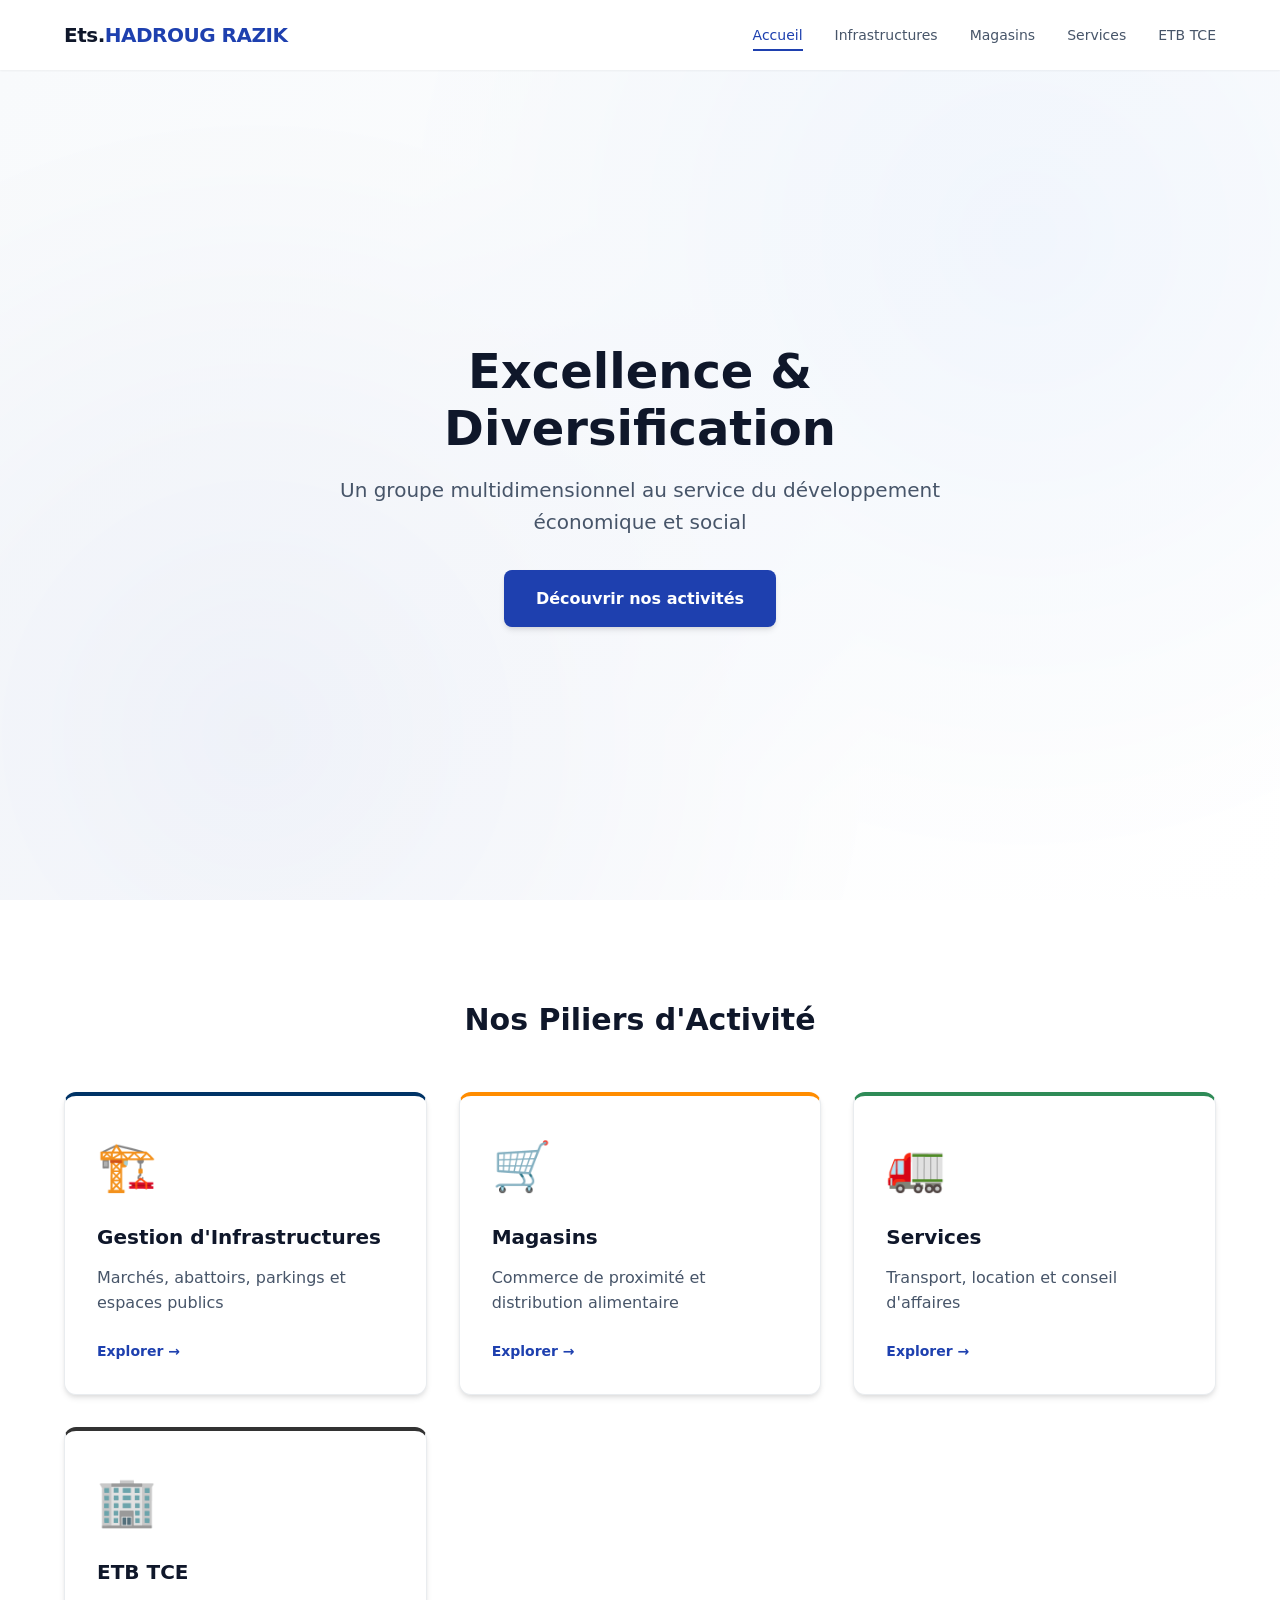
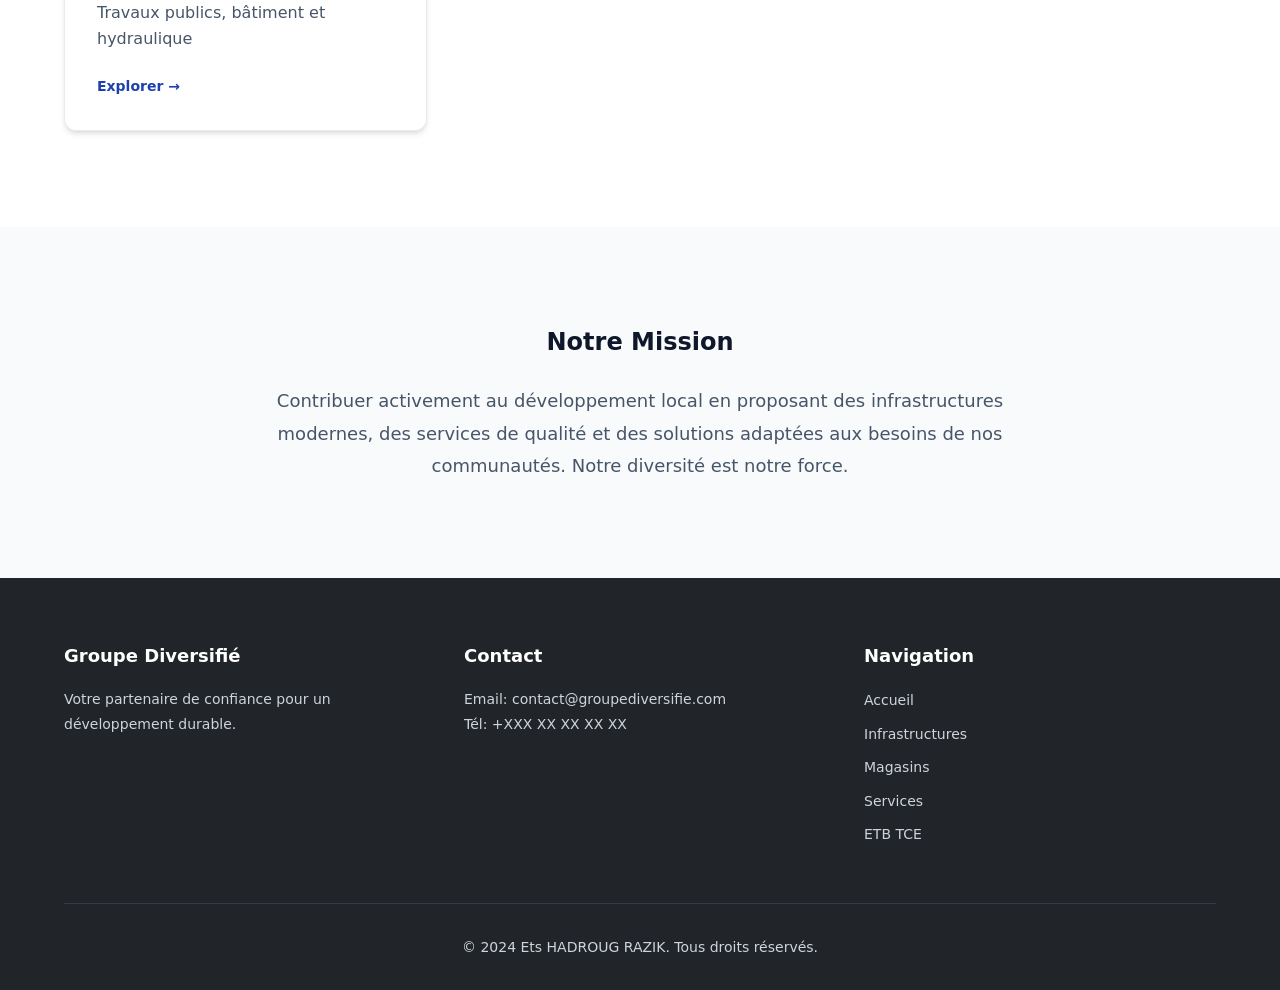
==== commit fd8d0156: "Update index.html" ====
--- a/index.html
+++ b/index.html
@@ -12,7 +12,7 @@
     <header class="main-header">
         <div class="container">
             <div class="logo">
-                <h1>Ets<span class="highlight">Hadroug Razik</span></h1>
+                <h1>Ets.<span class="highlight">HADROUG RAZIK</span></h1>
             </div>
             <nav class="main-nav">
                 <button class="mobile-menu-toggle" aria-label="Menu">
@@ -112,7 +112,7 @@
                 </div>
             </div>
             <div class="footer-bottom">
-                <p>&copy; 2024 Ets Hadroug Razik. Tous droits réservés.</p>
+                <p>&copy; 2024 Ets HADROUG RAZIK. Tous droits réservés.</p>
             </div>
         </div>
     </footer>
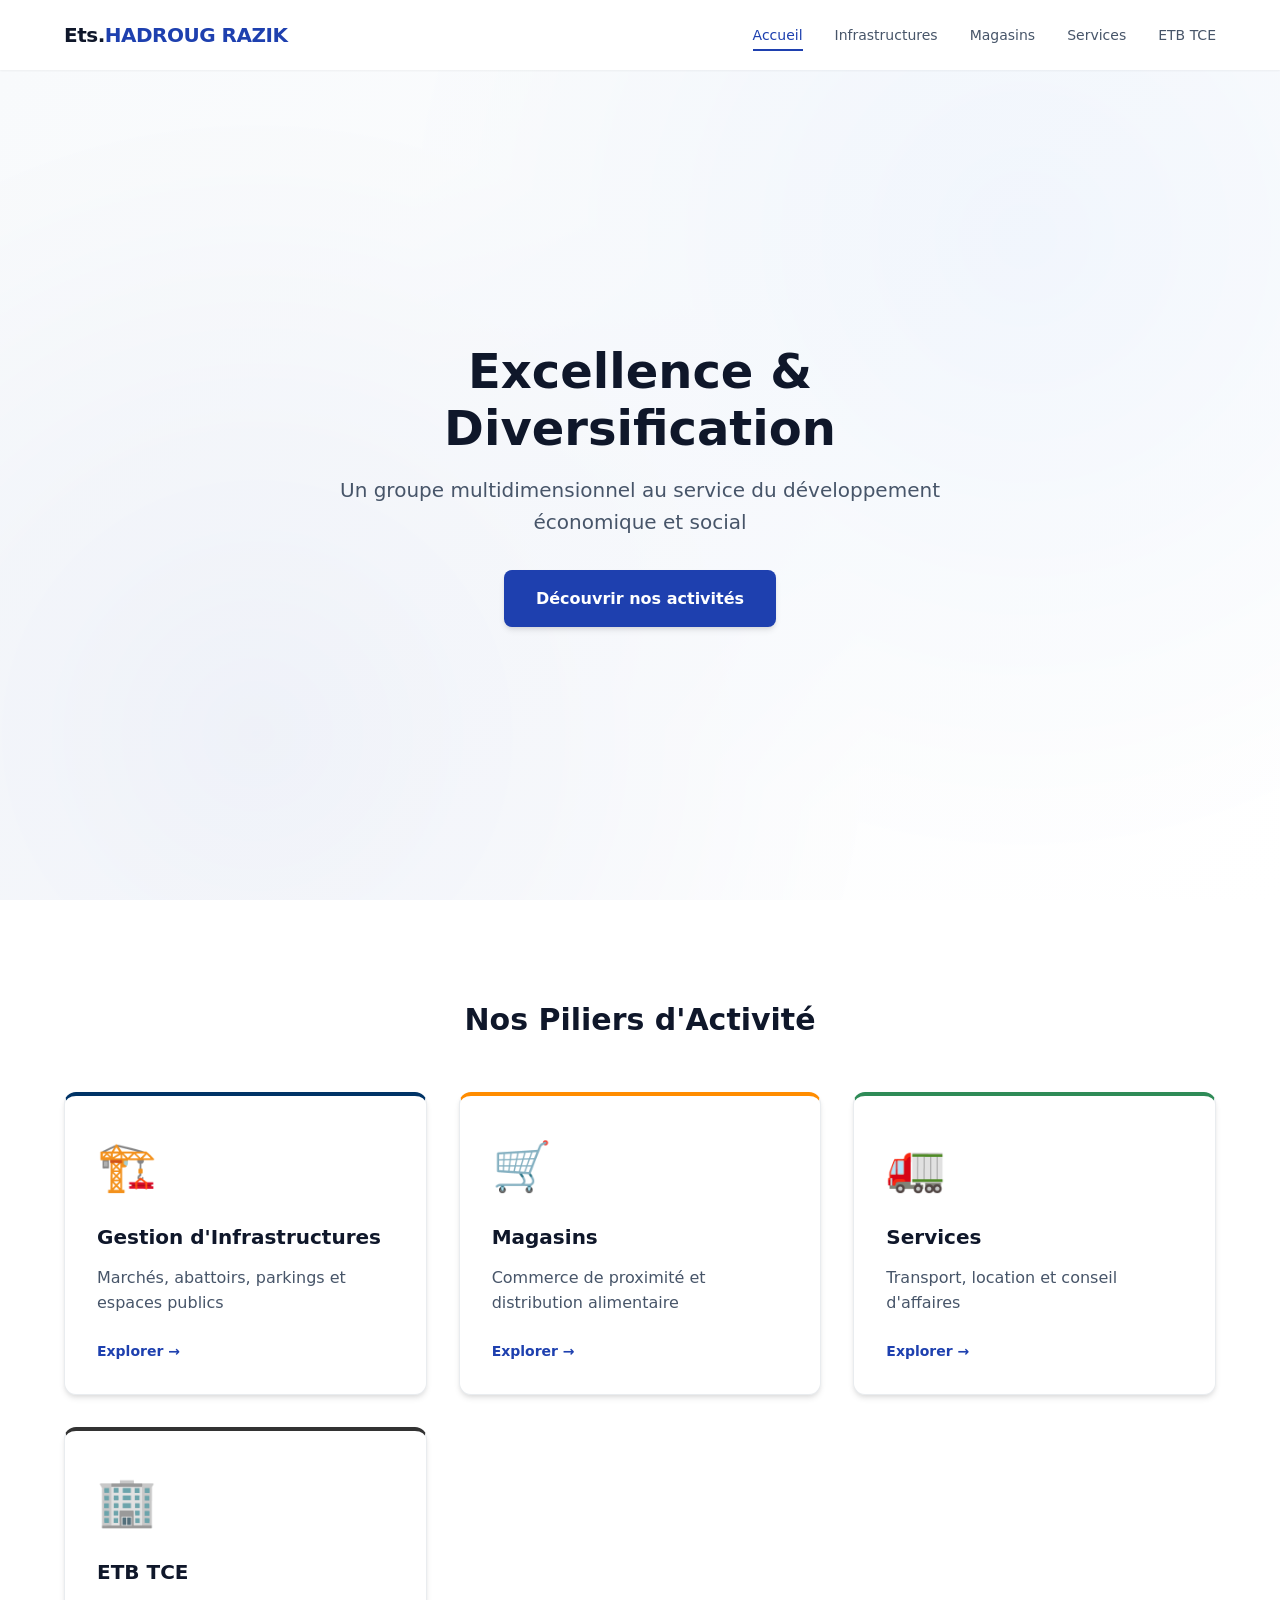
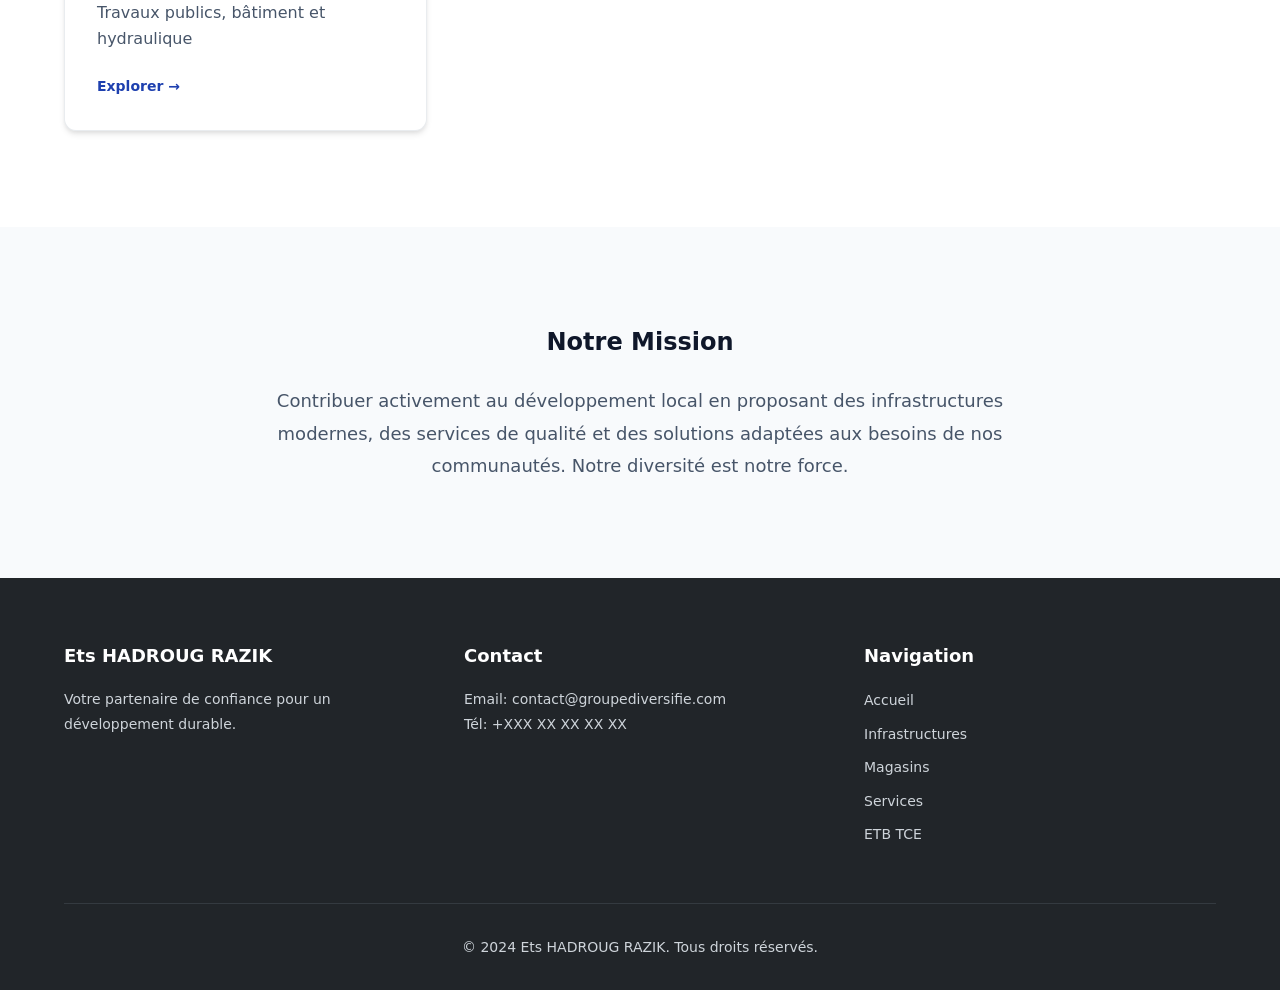
==== commit 638440b5: "Update index.html" ====
--- a/index.html
+++ b/index.html
@@ -92,7 +92,7 @@
         <div class="container">
             <div class="footer-content">
                 <div class="footer-section">
-                    <h4>Groupe Diversifié</h4>
+                    <h4>Ets HADROUG RAZIK</h4>
                     <p>Votre partenaire de confiance pour un développement durable.</p>
                 </div>
                 <div class="footer-section">
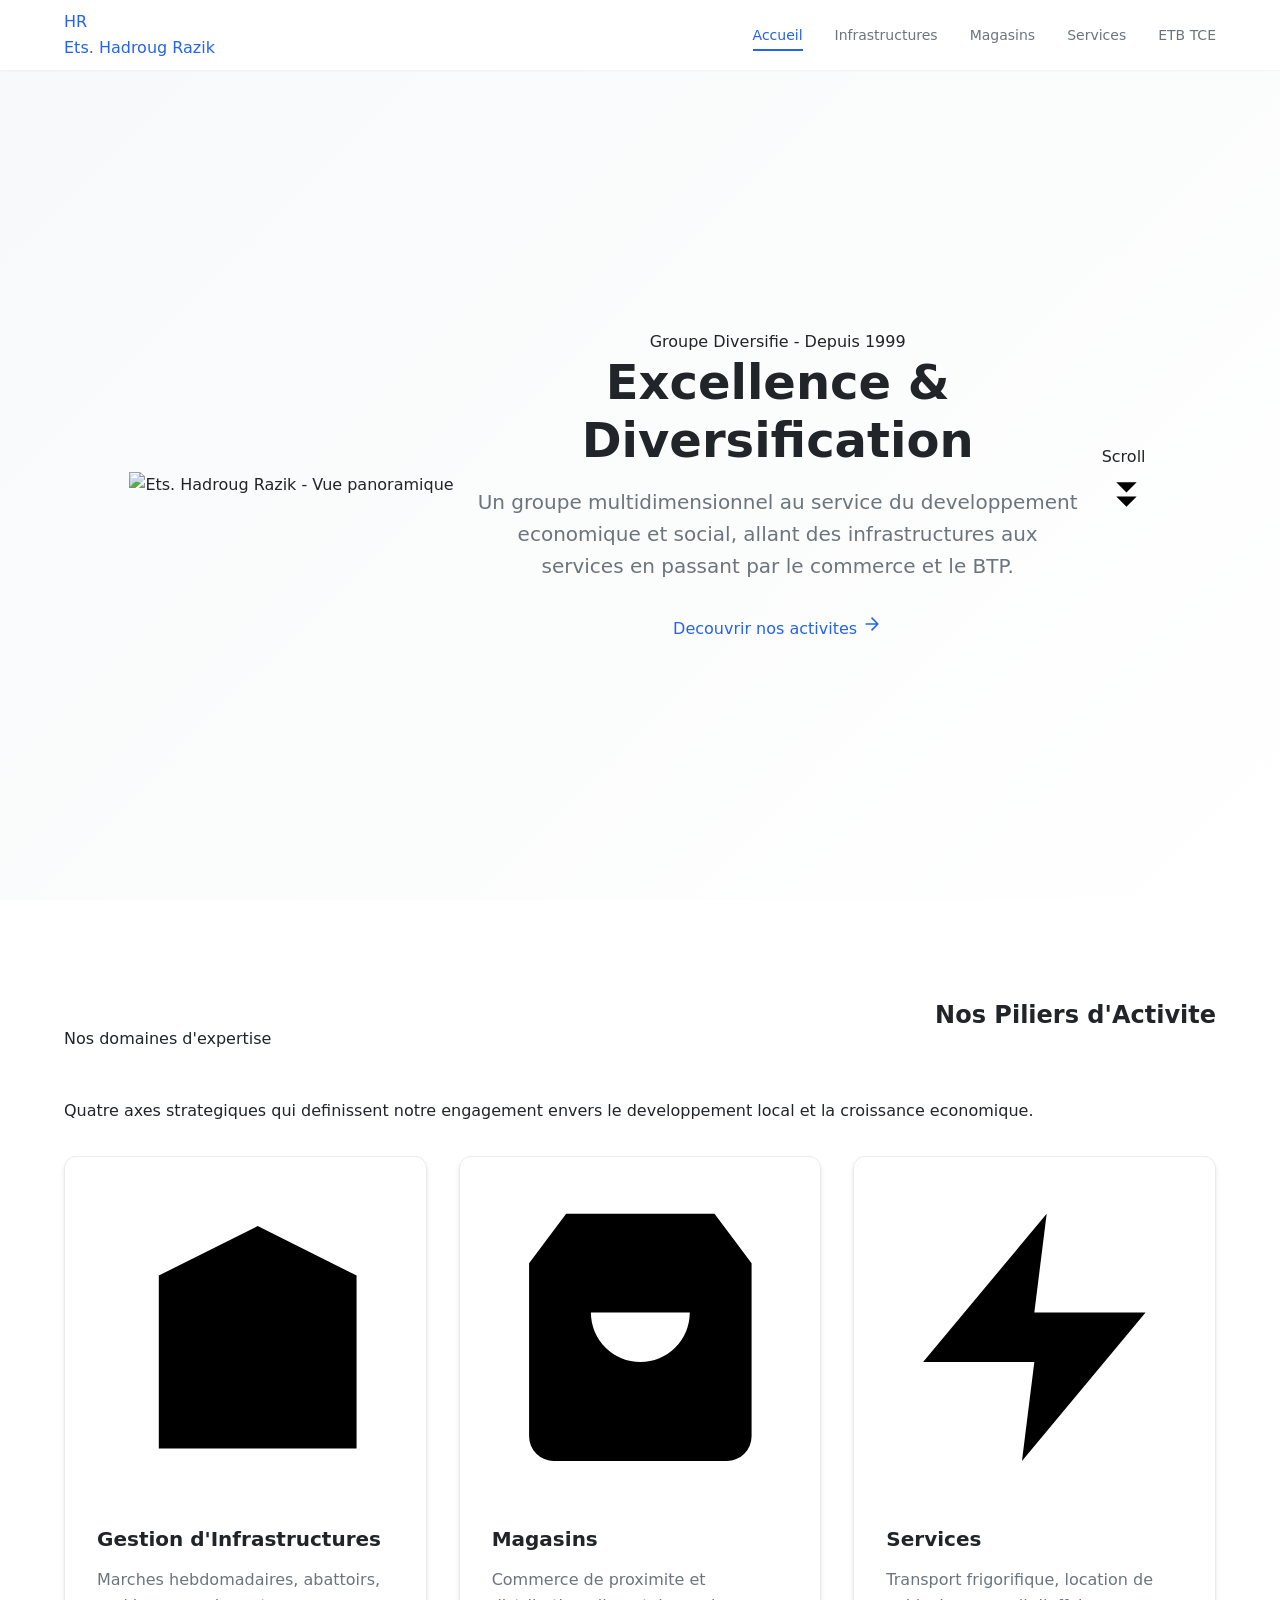
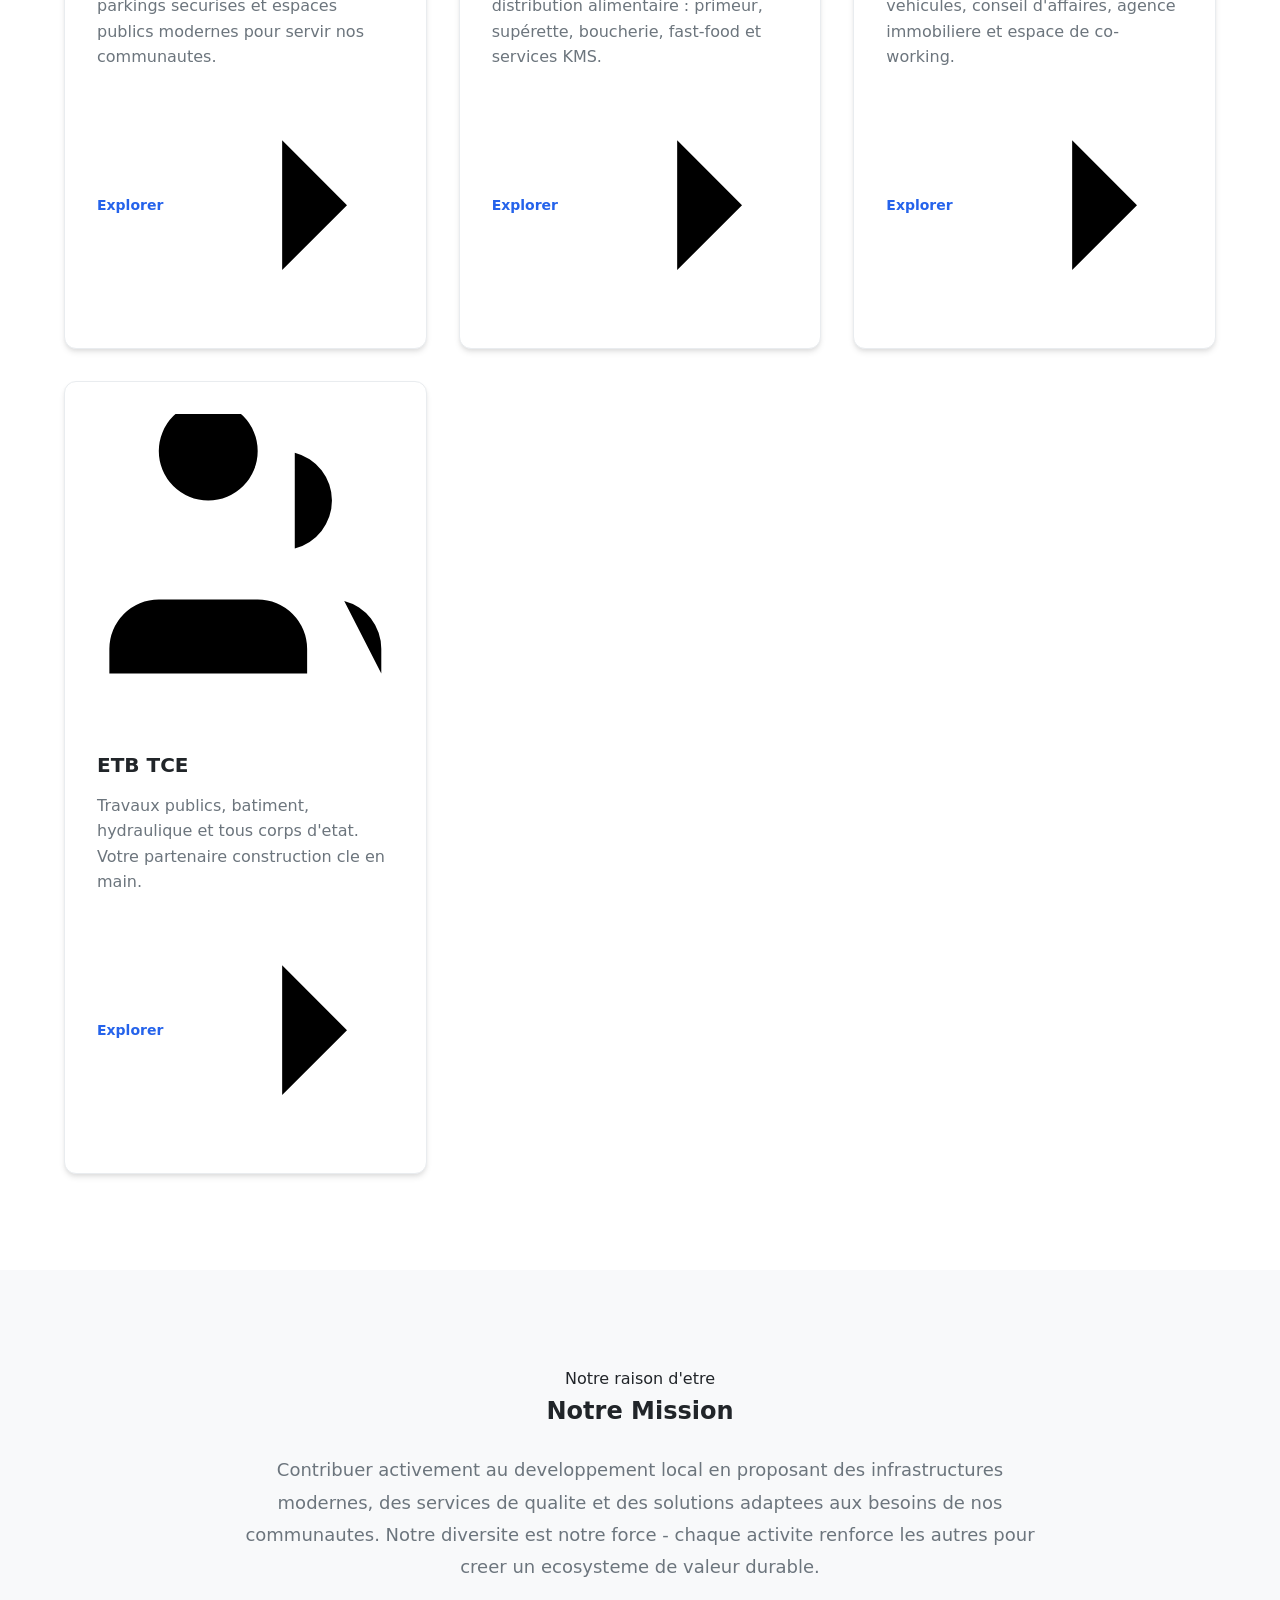
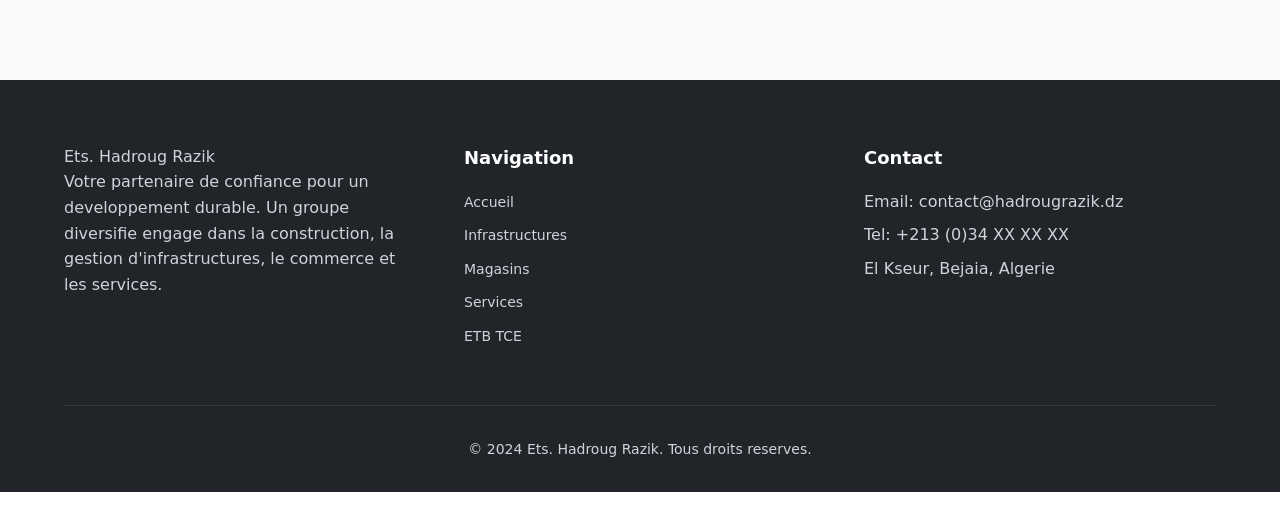
==== commit 48b6fd68: "Add files via upload" ====
--- a/index.html
+++ b/index.html
@@ -1,122 +1,169 @@
-<!-- index.html - Landing Page -->
-<!DOCTYPE html>
-<html lang="fr">
-<head>
-    <meta charset="UTF-8">
-    <meta name="viewport" content="width=device-width, initial-scale=1.0">
-    <title>Ets Hadroug Razik - Accueil</title>
-    <link rel="stylesheet" href="css/style.css">
-</head>
-<body class="theme-home">
-    <!-- Header -->
-    <header class="main-header">
-        <div class="container">
-            <div class="logo">
-                <h1>Ets.<span class="highlight">HADROUG RAZIK</span></h1>
-            </div>
-            <nav class="main-nav">
-                <button class="mobile-menu-toggle" aria-label="Menu">
-                    <span></span>
-                    <span></span>
-                    <span></span>
-                </button>
-                <ul class="nav-list">
-                    <li><a href="index.html" class="active">Accueil</a></li>
-                    <li><a href="infrastructures.html">Infrastructures</a></li>
-                    <li><a href="magasins.html">Magasins</a></li>
-                    <li><a href="services.html">Services</a></li>
-                    <li><a href="etb-tce.html">ETB TCE</a></li>
-                </ul>
-            </nav>
-        </div>
-    </header>
-
-    <!-- Hero Section -->
-    <section class="hero">
-        <div class="hero-content">
-            <h2 class="hero-title">Excellence & Diversification</h2>
-            <p class="hero-subtitle">Un groupe multidimensionnel au service du développement économique et social</p>
-            <a href="#pillars" class="cta-button">Découvrir nos activités</a>
-        </div>
-        <div class="hero-pattern"></div>
-    </section>
-
-    <!-- Pillars Grid -->
-    <section id="pillars" class="pillars-section">
-        <div class="container">
-            <h2 class="section-title">Nos Piliers d'Activité</h2>
-            <div class="pillars-grid">
-                <a href="infrastructures.html" class="pillar-card theme-infra-card">
-                    <div class="pillar-icon">🏗️</div>
-                    <h3>Gestion d'Infrastructures</h3>
-                    <p>Marchés, abattoirs, parkings et espaces publics</p>
-                    <span class="pillar-link">Explorer →</span>
-                </a>
-                
-                <a href="magasins.html" class="pillar-card theme-magasins-card">
-                    <div class="pillar-icon">🛒</div>
-                    <h3>Magasins</h3>
-                    <p>Commerce de proximité et distribution alimentaire</p>
-                    <span class="pillar-link">Explorer →</span>
-                </a>
-                
-                <a href="services.html" class="pillar-card theme-services-card">
-                    <div class="pillar-icon">🚛</div>
-                    <h3>Services</h3>
-                    <p>Transport, location et conseil d'affaires</p>
-                    <span class="pillar-link">Explorer →</span>
-                </a>
-                
-                <a href="etb-tce.html" class="pillar-card theme-etb-card">
-                    <div class="pillar-icon">🏢</div>
-                    <h3>ETB TCE</h3>
-                    <p>Travaux publics, bâtiment et hydraulique</p>
-                    <span class="pillar-link">Explorer →</span>
-                </a>
-            </div>
-        </div>
-    </section>
-
-    <!-- Mission Statement -->
-    <section class="mission-section">
-        <div class="container">
-            <div class="mission-content">
-                <h2>Notre Mission</h2>
-                <p>Contribuer activement au développement local en proposant des infrastructures modernes, des services de qualité et des solutions adaptées aux besoins de nos communautés. Notre diversité est notre force.</p>
-            </div>
-        </div>
-    </section>
-
-    <!-- Footer -->
-    <footer class="main-footer">
-        <div class="container">
-            <div class="footer-content">
-                <div class="footer-section">
-                    <h4>Ets HADROUG RAZIK</h4>
-                    <p>Votre partenaire de confiance pour un développement durable.</p>
-                </div>
-                <div class="footer-section">
-                    <h4>Contact</h4>
-                    <p>Email: contact@groupediversifie.com</p>
-                    <p>Tél: +XXX XX XX XX XX</p>
-                </div>
-                <div class="footer-section">
-                    <h4>Navigation</h4>
-                    <ul>
-                        <li><a href="index.html">Accueil</a></li>
-                        <li><a href="infrastructures.html">Infrastructures</a></li>
-                        <li><a href="magasins.html">Magasins</a></li>
-                        <li><a href="services.html">Services</a></li>
-                        <li><a href="etb-tce.html">ETB TCE</a></li>
-                    </ul>
-                </div>
-            </div>
-            <div class="footer-bottom">
-                <p>&copy; 2024 Ets HADROUG RAZIK. Tous droits réservés.</p>
-            </div>
-        </div>
-    </footer>
-
-    <script src="js/main.js"></script>
-</body>
-</html>
+<!DOCTYPE html>
+<html lang="fr">
+<head>
+    <meta charset="UTF-8">
+    <meta name="viewport" content="width=device-width, initial-scale=1.0">
+    <title>Ets. Hadroug Razik - Groupe Diversifie</title>
+    <link rel="preconnect" href="https://fonts.googleapis.com">
+    <link rel="preconnect" href="https://fonts.gstatic.com" crossorigin>
+    <link href="https://fonts.googleapis.com/css2?family=Inter:wght@400;500;600;700&display=swap" rel="stylesheet">
+    <link rel="stylesheet" href="css/style.css">
+</head>
+<body>
+    <!-- Header -->
+    <header class="main-header" id="header">
+        <div class="container">
+            <a href="index.html" class="logo">
+                <div class="logo-mark">HR</div>
+                <div class="logo-text">Ets. <span>Hadroug Razik</span></div>
+            </a>
+            <nav class="main-nav">
+                <button class="mobile-menu-toggle" id="menuToggle" aria-label="Menu">
+                    <span></span>
+                    <span></span>
+                    <span></span>
+                </button>
+                <ul class="nav-list" id="navList">
+                    <li><a href="index.html" class="active">Accueil</a></li>
+                    <li><a href="infrastructures.html">Infrastructures</a></li>
+                    <li><a href="magasins.html">Magasins</a></li>
+                    <li><a href="services.html">Services</a></li>
+                    <li><a href="etb-tce.html">ETB TCE</a></li>
+                </ul>
+            </nav>
+        </div>
+    </header>
+
+    <!-- Hero Section -->
+    <section class="hero" id="accueil">
+        <div class="hero-image">
+            <img src="assets/hero-home.jpg" alt="Ets. Hadroug Razik - Vue panoramique">
+        </div>
+        <div class="hero-overlay"></div>
+        <div class="hero-content">
+            <div class="hero-label">Groupe Diversifie - Depuis 1999</div>
+            <h1 class="hero-title">Excellence &<br>Diversification</h1>
+            <p class="hero-subtitle">Un groupe multidimensionnel au service du developpement economique et social, allant des infrastructures aux services en passant par le commerce et le BTP.</p>
+            <a href="#piliers" class="hero-cta">
+                Decouvrir nos activites
+                <svg width="20" height="20" viewBox="0 0 24 24" fill="none" stroke="currentColor" stroke-width="2" stroke-linecap="round" stroke-linejoin="round"><path d="M5 12h14M12 5l7 7-7 7"/></svg>
+            </a>
+        </div>
+        <div class="hero-scroll">
+            <span>Scroll</span>
+            <svg viewBox="0 0 24 24"><path d="M7 13l5 5 5-5M7 6l5 5 5-5"/></svg>
+        </div>
+    </section>
+
+    <!-- Pillars Section -->
+    <section id="piliers" class="pillars-section section-padding">
+        <div class="container">
+            <div class="section-header reveal">
+                <div class="section-label">Nos domaines d'expertise</div>
+                <h2 class="section-title">Nos Piliers d'Activite</h2>
+                <p class="section-desc">Quatre axes strategiques qui definissent notre engagement envers le developpement local et la croissance economique.</p>
+            </div>
+            <div class="pillars-grid">
+                <a href="infrastructures.html" class="pillar-card reveal reveal-delay-1">
+                    <div class="pillar-icon">
+                        <svg viewBox="0 0 24 24"><path d="M3 21h18M5 21V7l8-4 8 4v14M9 21v-6h6v6M10 9h4M10 13h4"/></svg>
+                    </div>
+                    <h3>Gestion d'Infrastructures</h3>
+                    <p>Marches hebdomadaires, abattoirs, parkings securises et espaces publics modernes pour servir nos communautes.</p>
+                    <span class="pillar-link">
+                        Explorer
+                        <svg viewBox="0 0 24 24"><path d="M5 12h14M12 5l7 7-7 7"/></svg>
+                    </span>
+                </a>
+
+                <a href="magasins.html" class="pillar-card reveal reveal-delay-2">
+                    <div class="pillar-icon">
+                        <svg viewBox="0 0 24 24"><path d="M6 2L3 6v14a2 2 0 002 2h14a2 2 0 002-2V6l-3-4zM3 6h18M16 10a4 4 0 01-8 0"/></svg>
+                    </div>
+                    <h3>Magasins</h3>
+                    <p>Commerce de proximite et distribution alimentaire : primeur, supérette, boucherie, fast-food et services KMS.</p>
+                    <span class="pillar-link">
+                        Explorer
+                        <svg viewBox="0 0 24 24"><path d="M5 12h14M12 5l7 7-7 7"/></svg>
+                    </span>
+                </a>
+
+                <a href="services.html" class="pillar-card reveal reveal-delay-3">
+                    <div class="pillar-icon">
+                        <svg viewBox="0 0 24 24"><path d="M13 2L3 14h9l-1 8 10-12h-9l1-8z"/></svg>
+                    </div>
+                    <h3>Services</h3>
+                    <p>Transport frigorifique, location de vehicules, conseil d'affaires, agence immobiliere et espace de co-working.</p>
+                    <span class="pillar-link">
+                        Explorer
+                        <svg viewBox="0 0 24 24"><path d="M5 12h14M12 5l7 7-7 7"/></svg>
+                    </span>
+                </a>
+
+                <a href="etb-tce.html" class="pillar-card reveal reveal-delay-4">
+                    <div class="pillar-icon">
+                        <svg viewBox="0 0 24 24"><path d="M17 21v-2a4 4 0 00-4-4H5a4 4 0 00-4 4v2M9 7a4 4 0 100-8 4 4 0 000 8zM23 21v-2a4 4 0 00-3-3.87M16 3.13a4 4 0 010 7.75"/></svg>
+                    </div>
+                    <h3>ETB TCE</h3>
+                    <p>Travaux publics, batiment, hydraulique et tous corps d'etat. Votre partenaire construction cle en main.</p>
+                    <span class="pillar-link">
+                        Explorer
+                        <svg viewBox="0 0 24 24"><path d="M5 12h14M12 5l7 7-7 7"/></svg>
+                    </span>
+                </a>
+            </div>
+        </div>
+    </section>
+
+    <!-- Mission Section -->
+    <section class="mission-section section-padding">
+        <div class="container">
+            <div class="mission-content reveal">
+                <div class="mission-label">Notre raison d'etre</div>
+                <h2>Notre Mission</h2>
+                <p>Contribuer activement au developpement local en proposant des infrastructures modernes, des services de qualite et des solutions adaptees aux besoins de nos communautes. Notre diversite est notre force - chaque activite renforce les autres pour creer un ecosysteme de valeur durable.</p>
+            </div>
+        </div>
+    </section>
+
+    <!-- Footer -->
+    <footer class="main-footer">
+        <div class="container">
+            <div class="footer-content">
+                <div class="footer-brand">
+                    <div class="logo-text">Ets. <span>Hadroug Razik</span></div>
+                    <p>Votre partenaire de confiance pour un developpement durable. Un groupe diversifie engage dans la construction, la gestion d'infrastructures, le commerce et les services.</p>
+                </div>
+                <div class="footer-section">
+                    <h4>Navigation</h4>
+                    <ul>
+                        <li><a href="index.html">Accueil</a></li>
+                        <li><a href="infrastructures.html">Infrastructures</a></li>
+                        <li><a href="magasins.html">Magasins</a></li>
+                        <li><a href="services.html">Services</a></li>
+                        <li><a href="etb-tce.html">ETB TCE</a></li>
+                    </ul>
+                </div>
+                <div class="footer-section">
+                    <h4>Contact</h4>
+                    <ul>
+                        <li>Email: contact@hadrougrazik.dz</li>
+                        <li>Tel: +213 (0)34 XX XX XX</li>
+                        <li>El Kseur, Bejaia, Algerie</li>
+                    </ul>
+                </div>
+            </div>
+            <div class="footer-bottom">
+                <p>&copy; 2024 Ets. Hadroug Razik. Tous droits reserves.</p>
+            </div>
+        </div>
+    </footer>
+
+    <!-- Back to Top -->
+    <button class="back-to-top" id="backToTop" aria-label="Retour en haut">
+        <svg viewBox="0 0 24 24"><path d="M18 15l-6-6-6 6"/></svg>
+    </button>
+
+    <script src="js/main.js"></script>
+</body>
+</html>
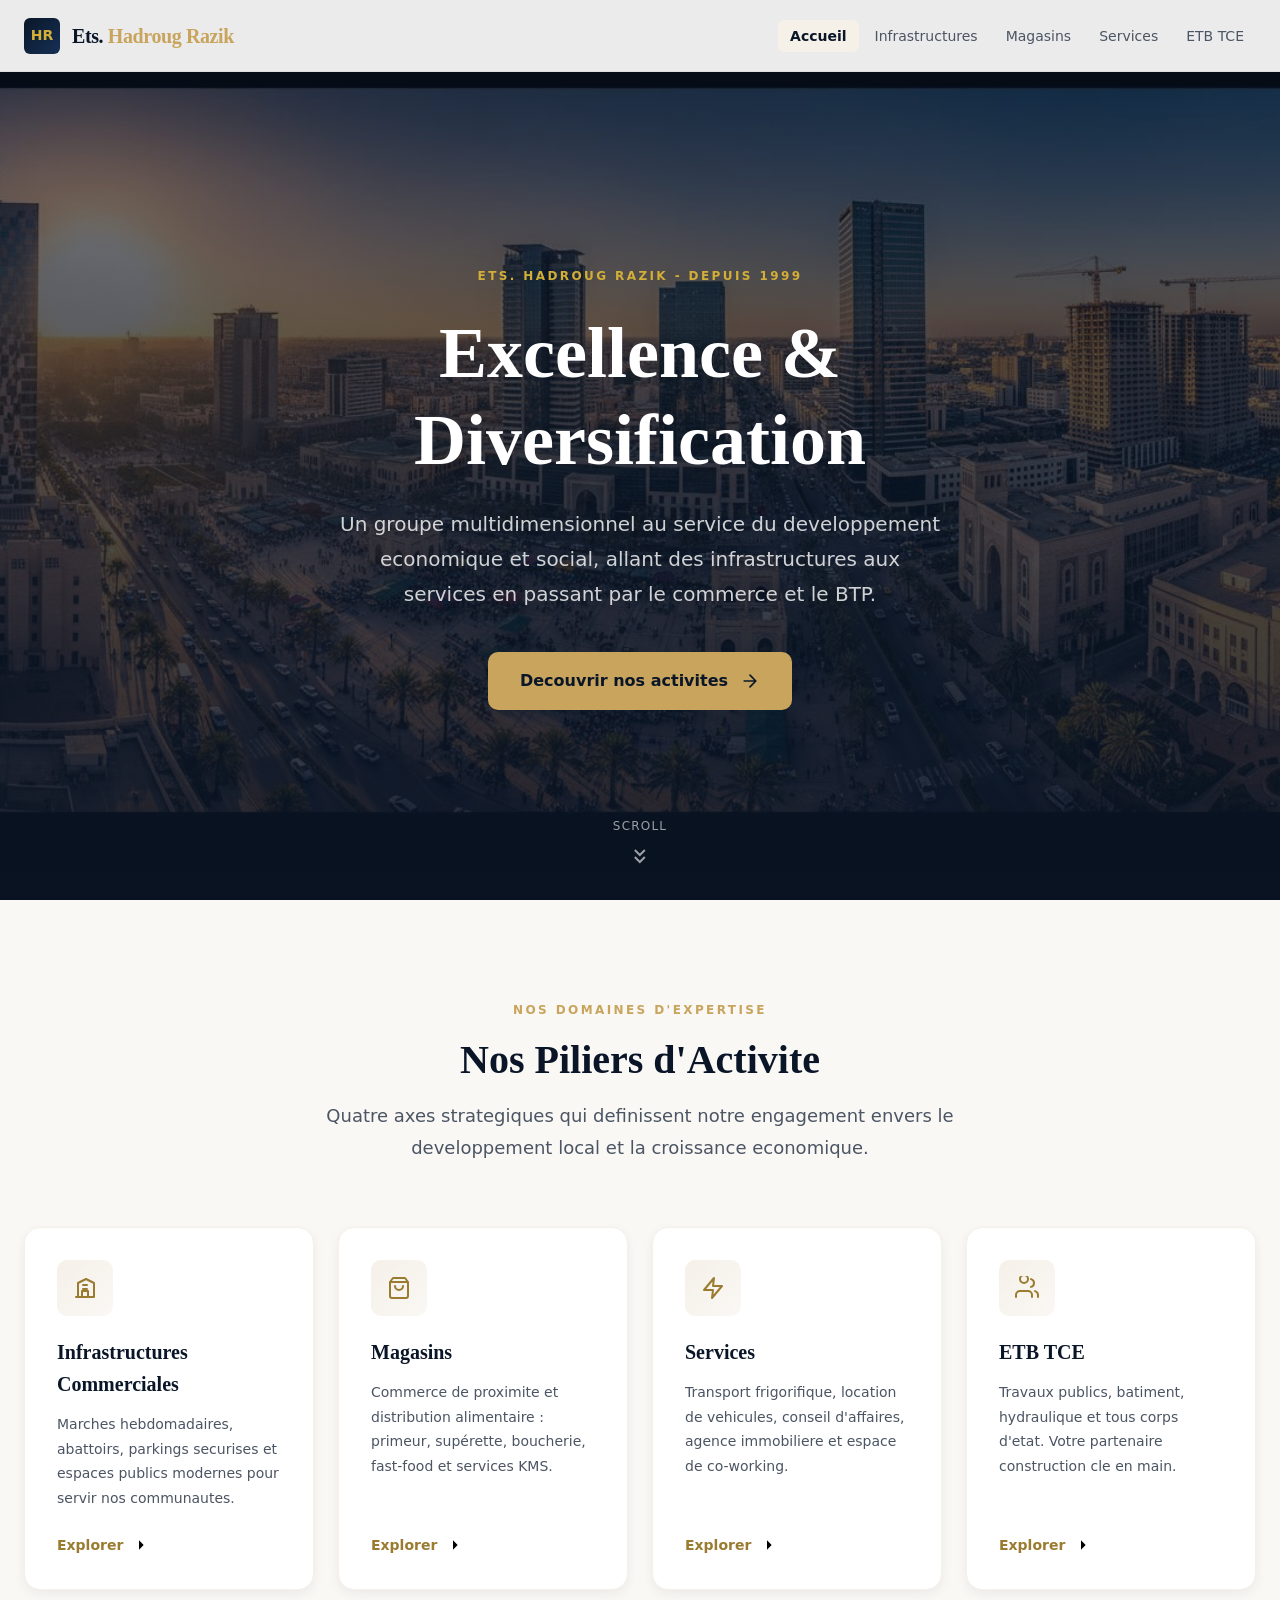
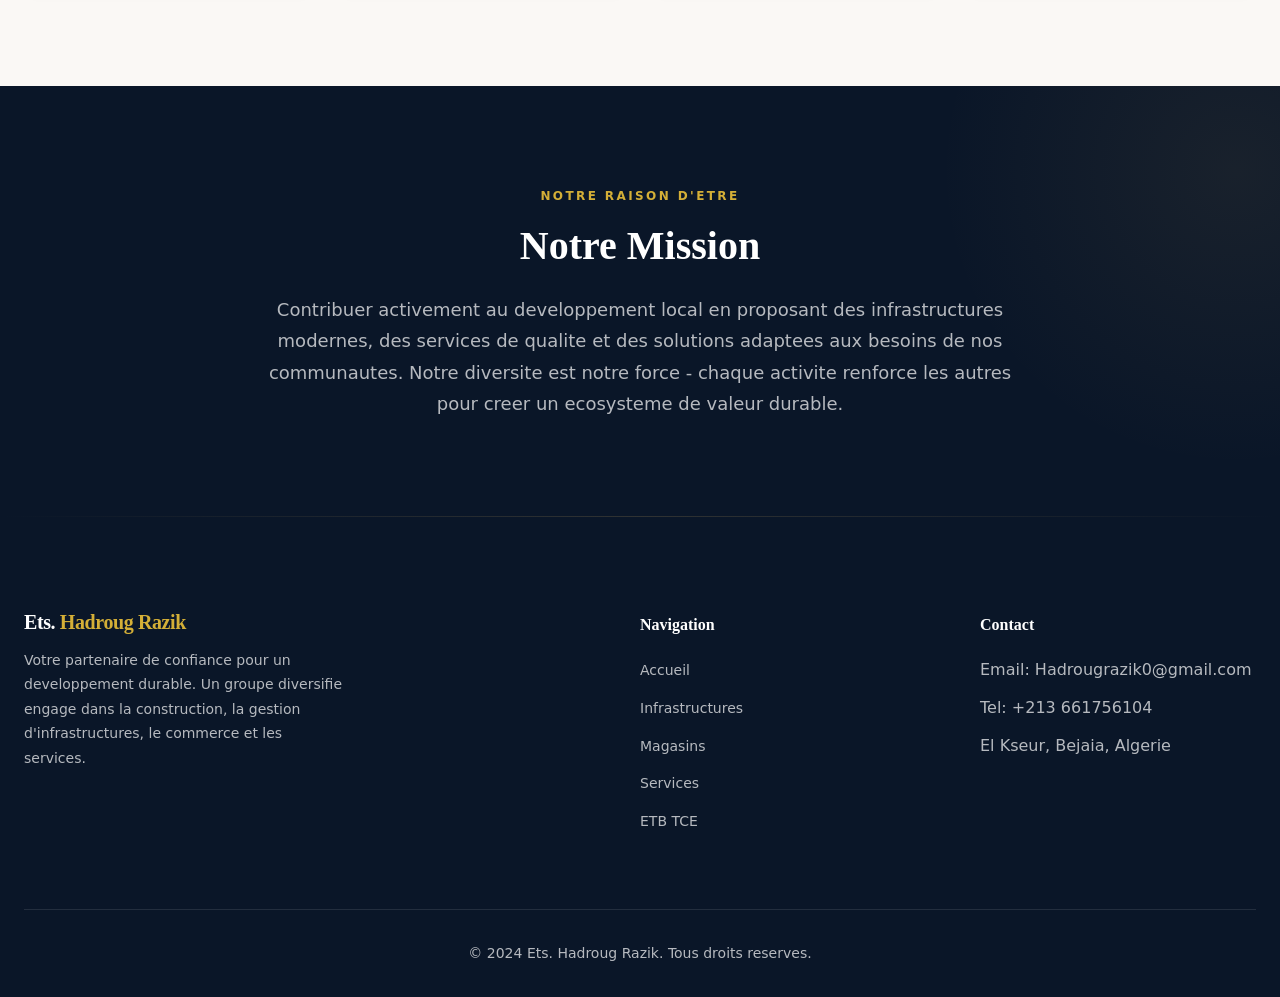
==== commit 796c443e: "Add files via upload" ====
--- a/index.html
+++ b/index.html
@@ -41,7 +41,7 @@
         </div>
         <div class="hero-overlay"></div>
         <div class="hero-content">
-            <div class="hero-label">Groupe Diversifie - Depuis 1999</div>
+            <div class="hero-label">Ets. Hadroug Razik - Depuis 1999</div>
             <h1 class="hero-title">Excellence &<br>Diversification</h1>
             <p class="hero-subtitle">Un groupe multidimensionnel au service du developpement economique et social, allant des infrastructures aux services en passant par le commerce et le BTP.</p>
             <a href="#piliers" class="hero-cta">
@@ -68,7 +68,7 @@
                     <div class="pillar-icon">
                         <svg viewBox="0 0 24 24"><path d="M3 21h18M5 21V7l8-4 8 4v14M9 21v-6h6v6M10 9h4M10 13h4"/></svg>
                     </div>
-                    <h3>Gestion d'Infrastructures</h3>
+                    <h3>Infrastructures Commerciales</h3>
                     <p>Marches hebdomadaires, abattoirs, parkings securises et espaces publics modernes pour servir nos communautes.</p>
                     <span class="pillar-link">
                         Explorer
@@ -147,8 +147,8 @@
                 <div class="footer-section">
                     <h4>Contact</h4>
                     <ul>
-                        <li>Email: contact@hadrougrazik.dz</li>
-                        <li>Tel: +213 (0)34 XX XX XX</li>
+                        <li>Email: Hadrougrazik0@gmail.com</li>
+                        <li>Tel: +213 661756104</li>
                         <li>El Kseur, Bejaia, Algerie</li>
                     </ul>
                 </div>
--- a/css/style.css
+++ b/css/style.css
@@ -1,1652 +1,2082 @@
-/* ============================================
-   GROUPE DIVERSIFIÉ - GLOBAL STYLESHEET
-   Pure CSS - No Frameworks
-   ============================================ */
-
-/* CSS Variables & Theme System */
-:root {
-    /* Base Colors */
-    --color-white: #ffffff;
-    --color-black: #1a1a1a;
-    --color-gray-100: #f8f9fa;
-    --color-gray-200: #e9ecef;
-    --color-gray-300: #dee2e6;
-    --color-gray-400: #ced4da;
-    --color-gray-500: #adb5bd;
-    --color-gray-600: #6c757d;
-    --color-gray-700: #495057;
-    --color-gray-800: #343a40;
-    --color-gray-900: #212529;
-    
-    /* Typography */
-    --font-primary: 'Segoe UI', system-ui, -apple-system, BlinkMacSystemFont, sans-serif;
-    --font-size-xs: 0.75rem;
-    --font-size-sm: 0.875rem;
-    --font-size-base: 1rem;
-    --font-size-lg: 1.125rem;
-    --font-size-xl: 1.25rem;
-    --font-size-2xl: 1.5rem;
-    --font-size-3xl: 1.875rem;
-    --font-size-4xl: 2.25rem;
-    --font-size-5xl: 3rem;
-    
-    /* Spacing */
-    --space-1: 0.25rem;
-    --space-2: 0.5rem;
-    --space-3: 0.75rem;
-    --space-4: 1rem;
-    --space-5: 1.25rem;
-    --space-6: 1.5rem;
-    --space-8: 2rem;
-    --space-10: 2.5rem;
-    --space-12: 3rem;
-    --space-16: 4rem;
-    --space-20: 5rem;
-    --space-24: 6rem;
-    
-    /* Layout */
-    --container-max: 1200px;
-    --container-padding: 1.5rem;
-    --header-height: 70px;
-    --border-radius: 8px;
-    --border-radius-lg: 12px;
-    --border-radius-xl: 16px;
-    
-    /* Shadows */
-    --shadow-sm: 0 1px 2px rgba(0,0,0,0.05);
-    --shadow-md: 0 4px 6px -1px rgba(0,0,0,0.1), 0 2px 4px -1px rgba(0,0,0,0.06);
-    --shadow-lg: 0 10px 15px -3px rgba(0,0,0,0.1), 0 4px 6px -2px rgba(0,0,0,0.05);
-    --shadow-xl: 0 20px 25px -5px rgba(0,0,0,0.1), 0 10px 10px -5px rgba(0,0,0,0.04);
-    
-    /* Transitions */
-    --transition-fast: 150ms ease;
-    --transition-base: 250ms ease;
-    --transition-slow: 350ms ease;
-    
-    /* Default Theme (Home) */
-    --bg-color: var(--color-white);
-    --bg-alt: var(--color-gray-100);
-    --accent: #2563eb;
-    --accent-light: #3b82f6;
-    --accent-dark: #1d4ed8;
-    --text-primary: var(--color-gray-900);
-    --text-secondary: var(--color-gray-600);
-    --text-muted: var(--color-gray-500);
-}
-
-/* Theme: Infrastructure */
-body.theme-infra {
-    --bg-color: #f0f4f8;
-    --bg-alt: #e2e8f0;
-    --accent: #003366;
-    --accent-light: #004080;
-    --accent-dark: #002244;
-    --text-primary: #1e293b;
-    --text-secondary: #475569;
-}
-
-/* Theme: Magasins */
-body.theme-magasins {
-    --bg-color: #fffaf0;
-    --bg-alt: #fff5e6;
-    --accent: #FF8C00;
-    --accent-light: #ffa500;
-    --accent-dark: #cc7000;
-    --text-primary: #3d2914;
-    --text-secondary: #6b4423;
-}
-
-/* Theme: Services */
-body.theme-services {
-    --bg-color: #f0fff4;
-    --bg-alt: #e6ffed;
-    --accent: #2E8B57;
-    --accent-light: #3cb371;
-    --accent-dark: #1f5f3f;
-    --text-primary: #1a4731;
-    --text-secondary: #2f6646;
-}
-
-/* Theme: ETB TCE */
-body.theme-etb {
-    --bg-color: #f5f5f5;
-    --bg-alt: #ebebeb;
-    --accent: #333333;
-    --accent-light: #4a4a4a;
-    --accent-dark: #1a1a1a;
-    --text-primary: #1a1a1a;
-    --text-secondary: #4a4a4a;
-}
-
-/* Theme: Home */
-body.theme-home {
-    --bg-color: #ffffff;
-    --bg-alt: #f8fafc;
-    --accent: #1e40af;
-    --accent-light: #3b82f6;
-    --accent-dark: #1e3a8a;
-    --text-primary: #0f172a;
-    --text-secondary: #475569;
-}
-
-/* ============================================
-   RESET & BASE
-   ============================================ */
-*, *::before, *::after {
-    box-sizing: border-box;
-    margin: 0;
-    padding: 0;
-}
-
-html {
-    scroll-behavior: smooth;
-    font-size: 16px;
-}
-
-body {
-    font-family: var(--font-primary);
-    background-color: var(--bg-color);
-    color: var(--text-primary);
-    line-height: 1.6;
-    min-height: 100vh;
-    transition: background-color var(--transition-base);
-}
-
-img {
-    max-width: 100%;
-    height: auto;
-    display: block;
-}
-
-a {
-    color: var(--accent);
-    text-decoration: none;
-    transition: color var(--transition-fast);
-}
-
-a:hover {
-    color: var(--accent-dark);
-}
-
-ul, ol {
-    list-style: none;
-}
-
-button {
-    font-family: inherit;
-    cursor: pointer;
-    border: none;
-    background: none;
-}
-
-/* ============================================
-   LAYOUT UTILITIES
-   ============================================ */
-.container {
-    max-width: var(--container-max);
-    margin: 0 auto;
-    padding: 0 var(--container-padding);
-    width: 100%;
-}
-
-/* ============================================
-   HEADER & NAVIGATION
-   ============================================ */
-.main-header {
-    background: var(--color-white);
-    box-shadow: var(--shadow-sm);
-    position: sticky;
-    top: 0;
-    z-index: 1000;
-    height: var(--header-height);
-    display: flex;
-    align-items: center;
-}
-
-.main-header .container {
-    display: flex;
-    justify-content: space-between;
-    align-items: center;
-    width: 100%;
-}
-
-.logo h1 {
-    font-size: var(--font-size-xl);
-    font-weight: 800;
-    color: var(--text-primary);
-    letter-spacing: -0.5px;
-}
-
-.logo .highlight {
-    color: var(--accent);
-    transition: color var(--transition-base);
-}
-
-.main-nav {
-    display: flex;
-    align-items: center;
-}
-
-.nav-list {
-    display: flex;
-    gap: var(--space-8);
-    align-items: center;
-}
-
-.nav-list a {
-    color: var(--text-secondary);
-    font-weight: 500;
-    font-size: var(--font-size-sm);
-    padding: var(--space-2) 0;
-    position: relative;
-    transition: color var(--transition-fast);
-}
-
-.nav-list a::after {
-    content: '';
-    position: absolute;
-    bottom: 0;
-    left: 0;
-    width: 0;
-    height: 2px;
-    background: var(--accent);
-    transition: width var(--transition-base);
-}
-
-.nav-list a:hover,
-.nav-list a.active {
-    color: var(--accent);
-}
-
-.nav-list a:hover::after,
-.nav-list a.active::after {
-    width: 100%;
-}
-
-/* Mobile Menu Toggle */
-.mobile-menu-toggle {
-    display: none;
-    flex-direction: column;
-    gap: 5px;
-    padding: var(--space-2);
-    background: none;
-    border: none;
-    cursor: pointer;
-}
-
-.mobile-menu-toggle span {
-    display: block;
-    width: 25px;
-    height: 2px;
-    background: var(--text-primary);
-    transition: all var(--transition-fast);
-    border-radius: 2px;
-}
-
-/* ============================================
-   HERO SECTIONS
-   ============================================ */
-.hero {
-    min-height: calc(100vh - var(--header-height));
-    display: flex;
-    align-items: center;
-    justify-content: center;
-    position: relative;
-    background: linear-gradient(135deg, var(--bg-alt) 0%, var(--bg-color) 100%);
-    overflow: hidden;
-    padding: var(--space-16) 0;
-}
-
-.hero-content {
-    text-align: center;
-    max-width: 800px;
-    padding: 0 var(--container-padding);
-    position: relative;
-    z-index: 2;
-}
-
-.hero-title {
-    font-size: clamp(var(--font-size-3xl), 5vw, var(--font-size-5xl));
-    font-weight: 800;
-    color: var(--text-primary);
-    margin-bottom: var(--space-4);
-    line-height: 1.2;
-}
-
-.hero-subtitle {
-    font-size: clamp(var(--font-size-lg), 2vw, var(--font-size-xl));
-    color: var(--text-secondary);
-    margin-bottom: var(--space-8);
-    max-width: 600px;
-    margin-left: auto;
-    margin-right: auto;
-}
-
-.hero-pattern {
-    position: absolute;
-    top: 0;
-    left: 0;
-    right: 0;
-    bottom: 0;
-    background-image: 
-        radial-gradient(circle at 20% 80%, var(--accent) 0%, transparent 50%),
-        radial-gradient(circle at 80% 20%, var(--accent-light) 0%, transparent 50%);
-    opacity: 0.05;
-    z-index: 1;
-}
-
-/* Page Hero */
-.page-hero {
-    background: linear-gradient(135deg, var(--accent) 0%, var(--accent-dark) 100%);
-    color: var(--color-white);
-    padding: var(--space-16) 0;
-    text-align: center;
-    position: relative;
-}
-
-.page-hero h1 {
-    font-size: clamp(var(--font-size-2xl), 4vw, var(--font-size-4xl));
-    font-weight: 700;
-    margin-bottom: var(--space-4);
-}
-
-.page-hero p {
-    font-size: var(--font-size-lg);
-    opacity: 0.9;
-    margin-bottom: var(--space-6);
-}
-
-.page-hero.industrial {
-    background: linear-gradient(135deg, #2c3e50 0%, #34495e 100%);
-}
-
-.back-home {
-    display: inline-flex;
-    align-items: center;
-    gap: var(--space-2);
-    color: rgba(255,255,255,0.9);
-    font-size: var(--font-size-sm);
-    padding: var(--space-3) var(--space-6);
-    background: rgba(255,255,255,0.15);
-    border-radius: var(--border-radius);
-    backdrop-filter: blur(10px);
-    transition: all var(--transition-fast);
-}
-
-.back-home:hover {
-    background: rgba(255,255,255,0.25);
-    color: var(--color-white);
-}
-
-/* ============================================
-   BUTTONS
-   ============================================ */
-.cta-button,
-.btn-primary,
-.btn-secondary {
-    display: inline-flex;
-    align-items: center;
-    justify-content: center;
-    padding: var(--space-4) var(--space-8);
-    font-size: var(--font-size-base);
-    font-weight: 600;
-    border-radius: var(--border-radius);
-    transition: all var(--transition-fast);
-    cursor: pointer;
-}
-
-.cta-button,
-.btn-primary {
-    background: var(--accent);
-    color: var(--color-white);
-    box-shadow: var(--shadow-md);
-}
-
-.cta-button:hover,
-.btn-primary:hover {
-    background: var(--accent-dark);
-    transform: translateY(-2px);
-    box-shadow: var(--shadow-lg);
-    color: var(--color-white);
-}
-
-.btn-secondary {
-    background: transparent;
-    color: var(--accent);
-    border: 2px solid var(--accent);
-    margin-left: var(--space-4);
-}
-
-.btn-secondary:hover {
-    background: var(--accent);
-    color: var(--color-white);
-}
-
-/* ============================================
-   PILLARS SECTION (Homepage)
-   ============================================ */
-.pillars-section {
-    padding: var(--space-24) 0;
-    background: var(--bg-color);
-}
-
-.section-title {
-    font-size: var(--font-size-3xl);
-    font-weight: 700;
-    text-align: center;
-    margin-bottom: var(--space-12);
-    color: var(--text-primary);
-}
-
-.section-title.center {
-    text-align: center;
-}
-
-.pillars-grid {
-    display: grid;
-    grid-template-columns: repeat(auto-fit, minmax(280px, 1fr));
-    gap: var(--space-8);
-}
-
-.pillar-card {
-    background: var(--color-white);
-    border-radius: var(--border-radius-lg);
-    padding: var(--space-8);
-    box-shadow: var(--shadow-md);
-    transition: all var(--transition-base);
-    border: 1px solid var(--color-gray-200);
-    display: flex;
-    flex-direction: column;
-    height: 100%;
-}
-
-.pillar-card:hover {
-    transform: translateY(-8px);
-    box-shadow: var(--shadow-xl);
-}
-
-.pillar-icon {
-    font-size: 3rem;
-    margin-bottom: var(--space-4);
-}
-
-.pillar-card h3 {
-    font-size: var(--font-size-xl);
-    font-weight: 700;
-    color: var(--text-primary);
-    margin-bottom: var(--space-3);
-}
-
-.pillar-card p {
-    color: var(--text-secondary);
-    font-size: var(--font-size-base);
-    flex-grow: 1;
-    margin-bottom: var(--space-6);
-}
-
-.pillar-link {
-    color: var(--accent);
-    font-weight: 600;
-    font-size: var(--font-size-sm);
-    display: inline-flex;
-    align-items: center;
-    gap: var(--space-2);
-    transition: gap var(--transition-fast);
-}
-
-.pillar-card:hover .pillar-link {
-    gap: var(--space-3);
-}
-
-/* Theme-specific card accents */
-.theme-infra-card {
-    border-top: 4px solid #003366;
-}
-
-.theme-magasins-card {
-    border-top: 4px solid #FF8C00;
-}
-
-.theme-services-card {
-    border-top: 4px solid #2E8B57;
-}
-
-.theme-etb-card {
-    border-top: 4px solid #333333;
-}
-
-/* ============================================
-   MISSION SECTION
-   ============================================ */
-.mission-section {
-    padding: var(--space-24) 0;
-    background: var(--bg-alt);
-}
-
-.mission-content {
-    max-width: 800px;
-    margin: 0 auto;
-    text-align: center;
-}
-
-.mission-content h2 {
-    font-size: var(--font-size-2xl);
-    font-weight: 700;
-    color: var(--text-primary);
-    margin-bottom: var(--space-6);
-}
-
-.mission-content p {
-    font-size: var(--font-size-lg);
-    color: var(--text-secondary);
-    line-height: 1.8;
-}
-
-/* ============================================
-   SUB-NAVIGATION
-   ============================================ */
-.sub-nav {
-    background: var(--color-white);
-    border-bottom: 1px solid var(--color-gray-200);
-    padding: var(--space-4) 0;
-    position: sticky;
-    top: var(--header-height);
-    z-index: 100;
-}
-
-.sub-nav ul {
-    display: flex;
-    gap: var(--space-8);
-    justify-content: center;
-    flex-wrap: wrap;
-}
-
-.sub-nav a {
-    color: var(--text-secondary);
-    font-size: var(--font-size-sm);
-    font-weight: 500;
-    padding: var(--space-2) var(--space-4);
-    border-radius: var(--border-radius);
-    transition: all var(--transition-fast);
-}
-
-.sub-nav a:hover {
-    background: var(--bg-alt);
-    color: var(--accent);
-}
-
-/* ============================================
-   CONTENT SECTIONS (Infrastructure)
-   ============================================ */
-.content-main {
-    padding: var(--space-16) 0;
-}
-
-.content-section {
-    padding: var(--space-16) 0;
-}
-
-.content-section.alt-bg {
-    background: var(--bg-alt);
-}
-
-.section-header {
-    display: flex;
-    justify-content: space-between;
-    align-items: center;
-    margin-bottom: var(--space-8);
-    flex-wrap: wrap;
-    gap: var(--space-4);
-}
-
-.section-header h2 {
-    font-size: var(--font-size-2xl);
-    font-weight: 700;
-    color: var(--text-primary);
-}
-
-.section-badge {
-    background: var(--accent);
-    color: var(--color-white);
-    padding: var(--space-2) var(--space-4);
-    border-radius: 20px;
-    font-size: var(--font-size-xs);
-    font-weight: 600;
-    text-transform: uppercase;
-    letter-spacing: 0.5px;
-}
-
-.section-content {
-    display: grid;
-    grid-template-columns: 1fr 1fr;
-    gap: var(--space-12);
-    align-items: center;
-}
-
-.section-content.reverse {
-    direction: rtl;
-}
-
-.section-content.reverse > * {
-    direction: ltr;
-}
-
-.text-content p {
-    font-size: var(--font-size-lg);
-    color: var(--text-secondary);
-    margin-bottom: var(--space-6);
-}
-
-.text-content ul {
-    list-style: none;
-}
-
-.text-content li {
-    padding: var(--space-3) 0;
-    padding-left: var(--space-6);
-    position: relative;
-    color: var(--text-secondary);
-}
-
-.text-content li::before {
-    content: '✓';
-    position: absolute;
-    left: 0;
-    color: var(--accent);
-    font-weight: 700;
-}
-
-.visual-content {
-    display: flex;
-    justify-content: center;
-    align-items: center;
-}
-
-.placeholder-img {
-    width: 100%;
-    height: 300px;
-    border-radius: var(--border-radius-lg);
-    display: flex;
-    align-items: center;
-    justify-content: center;
-    color: var(--accent);
-    font-weight: 600;
-    font-size: var(--font-size-lg);
-    border: 2px dashed var(--color-gray-300);
-}
-
-/* ============================================
-   STORES SECTION (Magasins)
-   ============================================ */
-.stores-main {
-    padding: var(--space-16) 0;
-}
-
-.store-category {
-    margin-bottom: var(--space-16);
-}
-
-.category-title {
-    font-size: var(--font-size-2xl);
-    font-weight: 700;
-    color: var(--text-primary);
-    margin-bottom: var(--space-8);
-    padding-bottom: var(--space-4);
-    border-bottom: 3px solid var(--accent);
-    display: inline-block;
-}
-
-.store-grid {
-    display: grid;
-    grid-template-columns: repeat(auto-fit, minmax(300px, 1fr));
-    gap: var(--space-8);
-}
-
-.store-card {
-    background: var(--color-white);
-    border-radius: var(--border-radius-lg);
-    overflow: hidden;
-    box-shadow: var(--shadow-md);
-    transition: all var(--transition-base);
-    border: 1px solid var(--color-gray-200);
-}
-
-.store-card:hover {
-    transform: translateY(-4px);
-    box-shadow: var(--shadow-xl);
-}
-
-.store-card.large {
-    grid-column: 1 / -1;
-    display: grid;
-    grid-template-columns: 1fr 1fr;
-}
-
-.store-image {
-    position: relative;
-    height: 200px;
-    overflow: hidden;
-    background: var(--bg-alt);
-}
-
-.store-card.large .store-image {
-    height: 100%;
-    min-height: 300px;
-}
-
-.store-image img {
-    width: 100%;
-    height: 100%;
-    object-fit: cover;
-    transition: transform var(--transition-slow);
-}
-
-.store-card:hover .store-image img {
-    transform: scale(1.05);
-}
-
-.store-badge {
-    position: absolute;
-    top: var(--space-4);
-    left: var(--space-4);
-    background: var(--accent);
-    color: var(--color-white);
-    padding: var(--space-2) var(--space-4);
-    border-radius: 20px;
-    font-size: var(--font-size-xs);
-    font-weight: 600;
-}
-
-.store-info {
-    padding: var(--space-6);
-}
-
-.store-info h3 {
-    font-size: var(--font-size-xl);
-    font-weight: 700;
-    color: var(--text-primary);
-    margin-bottom: var(--space-3);
-}
-
-.store-info p {
-    color: var(--text-secondary);
-    font-size: var(--font-size-base);
-    margin-bottom: var(--space-4);
-}
-
-.store-features {
-    list-style: none;
-}
-
-.store-features li {
-    padding: var(--space-2) 0;
-    color: var(--text-secondary);
-    font-size: var(--font-size-sm);
-}
-
-.store-details {
-    display: grid;
-    grid-template-columns: 1fr 1fr;
-    gap: var(--space-4);
-    margin-top: var(--space-4);
-    padding-top: var(--space-4);
-    border-top: 1px solid var(--color-gray-200);
-}
-
-.detail-item {
-    display: flex;
-    flex-direction: column;
-}
-
-.detail-item strong {
-    color: var(--text-primary);
-    font-size: var(--font-size-sm);
-    margin-bottom: var(--space-1);
-}
-
-.detail-item span {
-    color: var(--text-secondary);
-    font-size: var(--font-size-sm);
-}
-
-.service-tags {
-    display: flex;
-    flex-wrap: wrap;
-    gap: var(--space-2);
-    margin-top: var(--space-4);
-}
-
-.tag {
-    background: var(--bg-alt);
-    color: var(--accent);
-    padding: var(--space-2) var(--space-3);
-    border-radius: 4px;
-    font-size: var(--font-size-xs);
-    font-weight: 500;
-}
-
-.menu-highlights {
-    list-style: none;
-    display: grid;
-    grid-template-columns: 1fr 1fr;
-    gap: var(--space-3);
-}
-
-.menu-highlights li {
-    font-size: var(--font-size-sm);
-    color: var(--text-secondary);
-}
-
-/* ============================================
-   SERVICES SECTION
-   ============================================ */
-.services-main {
-    padding: var(--space-16) 0;
-}
-
-.service-detail-card {
-    background: var(--color-white);
-    border-radius: var(--border-radius-lg);
-    padding: var(--space-8);
-    margin-bottom: var(--space-8);
-    box-shadow: var(--shadow-md);
-    border: 1px solid var(--color-gray-200);
-}
-
-.service-detail-card.alt {
-    background: var(--bg-alt);
-}
-
-.service-header {
-    display: flex;
-    align-items: center;
-    gap: var(--space-6);
-    margin-bottom: var(--space-8);
-    padding-bottom: var(--space-6);
-    border-bottom: 2px solid var(--color-gray-200);
-}
-
-.service-icon-large {
-    font-size: 3.5rem;
-    width: 80px;
-    height: 80px;
-    display: flex;
-    align-items: center;
-    justify-content: center;
-    background: var(--bg-alt);
-    border-radius: var(--border-radius-xl);
-}
-
-.service-title-wrap h2 {
-    font-size: var(--font-size-2xl);
-    font-weight: 700;
-    color: var(--text-primary);
-    margin-bottom: var(--space-2);
-}
-
-.service-subtitle {
-    color: var(--text-secondary);
-    font-size: var(--font-size-base);
-}
-
-.service-body {
-    display: grid;
-    grid-template-columns: 2fr 1fr;
-    gap: var(--space-8);
-    align-items: start;
-}
-
-.service-description p {
-    font-size: var(--font-size-lg);
-    color: var(--text-secondary);
-    margin-bottom: var(--space-6);
-}
-
-.service-features {
-    list-style: none;
-}
-
-.service-features li {
-    padding: var(--space-3) 0;
-    border-bottom: 1px solid var(--color-gray-200);
-    color: var(--text-secondary);
-}
-
-.service-features li:last-child {
-    border-bottom: none;
-}
-
-.service-features li strong {
-    color: var(--text-primary);
-    display: block;
-    margin-bottom: var(--space-1);
-}
-
-.vehicle-types {
-    display: grid;
-    grid-template-columns: repeat(2, 1fr);
-    gap: var(--space-4);
-}
-
-.vehicle-type {
-    display: flex;
-    align-items: center;
-    gap: var(--space-3);
-    padding: var(--space-4);
-    background: var(--bg-color);
-    border-radius: var(--border-radius);
-}
-
-.v-icon {
-    font-size: 1.5rem;
-}
-
-.service-cta {
-    display: flex;
-    justify-content: flex-end;
-}
-
-.cta-box {
-    background: var(--color-white);
-    padding: var(--space-6);
-    border-radius: var(--border-radius-lg);
-    box-shadow: var(--shadow-lg);
-    border: 2px solid var(--accent);
-    text-align: center;
-    min-width: 280px;
-}
-
-.service-detail-card.alt .cta-box {
-    background: var(--color-white);
-}
-
-.cta-box h3 {
-    font-size: var(--font-size-lg);
-    font-weight: 700;
-    color: var(--text-primary);
-    margin-bottom: var(--space-3);
-}
-
-.cta-box p {
-    color: var(--text-secondary);
-    font-size: var(--font-size-sm);
-    margin-bottom: var(--space-6);
-}
-
-.cta-box .btn-primary,
-.cta-box .btn-secondary {
-    width: 100%;
-    margin: var(--space-2) 0;
-}
-
-.cta-box .btn-secondary {
-    margin-left: 0;
-}
-
-/* ============================================
-   ETB TCE SECTION
-   ============================================ */
-.etb-main {
-    padding: var(--space-16) 0;
-}
-
-/* Credentials Bar */
-.credentials-bar {
-    background: var(--accent);
-    color: var(--color-white);
-    padding: var(--space-8) 0;
-}
-
-.credentials-grid {
-    display: grid;
-    grid-template-columns: repeat(4, 1fr);
-    gap: var(--space-8);
-    text-align: center;
-}
-
-.credential {
-    display: flex;
-    flex-direction: column;
-    align-items: center;
-}
-
-.cred-number {
-    font-size: var(--font-size-3xl);
-    font-weight: 800;
-    margin-bottom: var(--space-2);
-}
-
-.cred-label {
-    font-size: var(--font-size-sm);
-    opacity: 0.9;
-}
-
-/* ETB Sections */
-.etb-section {
-    padding: var(--space-16) 0;
-}
-
-.etb-section.alt {
-    background: var(--bg-alt);
-}
-
-.section-split {
-    display: grid;
-    grid-template-columns: 1fr 1fr;
-    gap: var(--space-12);
-    align-items: center;
-}
-
-.section-split.reverse {
-    direction: rtl;
-}
-
-.section-split.reverse > * {
-    direction: ltr;
-}
-
-.section-visual {
-    display: flex;
-    justify-content: center;
-    align-items: center;
-}
-
-.industrial-img {
-    width: 100%;
-    height: 350px;
-    border-radius: var(--border-radius-lg);
-    display: flex;
-    align-items: center;
-    justify-content: center;
-    color: var(--color-white);
-    font-weight: 600;
-    font-size: var(--font-size-xl);
-    text-shadow: 0 2px 4px rgba(0,0,0,0.3);
-}
-
-.section-content-box h2 {
-    font-size: var(--font-size-2xl);
-    font-weight: 700;
-    color: var(--text-primary);
-    margin-bottom: var(--space-4);
-}
-
-.lead {
-    font-size: var(--font-size-lg);
-    color: var(--text-secondary);
-    margin-bottom: var(--space-6);
-}
-
-.expertise-list {
-    list-style: none;
-}
-
-.expertise-list li {
-    padding: var(--space-4) 0;
-    border-bottom: 1px solid var(--color-gray-200);
-}
-
-.expertise-list li:last-child {
-    border-bottom: none;
-}
-
-.expertise-list strong {
-    display: block;
-    color: var(--text-primary);
-    font-size: var(--font-size-base);
-    margin-bottom: var(--space-1);
-}
-
-.expertise-list span {
-    color: var(--text-secondary);
-    font-size: var(--font-size-sm);
-}
-
-/* TCE Grid */
-.tce-grid {
-    display: grid;
-    grid-template-columns: repeat(3, 1fr);
-    gap: var(--space-4);
-    margin-top: var(--space-6);
-}
-
-.tce-item {
-    background: var(--color-white);
-    padding: var(--space-4);
-    border-radius: var(--border-radius);
-    border-left: 3px solid var(--accent);
-}
-
-.tce-item h4 {
-    font-size: var(--font-size-base);
-    font-weight: 600;
-    color: var(--text-primary);
-    margin-bottom: var(--space-2);
-}
-
-.tce-item p {
-    font-size: var(--font-size-sm);
-    color: var(--text-secondary);
-}
-
-/* Portfolio */
-.portfolio-section {
-    padding: var(--space-16) 0;
-    background: var(--bg-alt);
-}
-
-.portfolio-grid {
-    display: grid;
-    grid-template-columns: repeat(auto-fit, minmax(250px, 1fr));
-    gap: var(--space-6);
-}
-
-.portfolio-item {
-    position: relative;
-    border-radius: var(--border-radius-lg);
-    overflow: hidden;
-    aspect-ratio: 4/3;
-    cursor: pointer;
-}
-
-.portfolio-img {
-    width: 100%;
-    height: 100%;
-    display: flex;
-    align-items: center;
-    justify-content: center;
-    color: var(--color-white);
-    font-weight: 600;
-}
-
-.portfolio-overlay {
-    position: absolute;
-    bottom: 0;
-    left: 0;
-    right: 0;
-    background: linear-gradient(to top, rgba(0,0,0,0.8), transparent);
-    color: var(--color-white);
-    padding: var(--space-6);
-    transform: translateY(100%);
-    transition: transform var(--transition-base);
-}
-
-.portfolio-item:hover .portfolio-overlay {
-    transform: translateY(0);
-}
-
-.portfolio-overlay h4 {
-    font-size: var(--font-size-lg);
-    font-weight: 600;
-    margin-bottom: var(--space-1);
-}
-
-.portfolio-overlay p {
-    font-size: var(--font-size-sm);
-    opacity: 0.9;
-}
-
-/* Certifications */
-.certifications-section {
-    padding: var(--space-16) 0;
-}
-
-.certs-grid {
-    display: grid;
-    grid-template-columns: repeat(auto-fit, minmax(200px, 1fr));
-    gap: var(--space-6);
-}
-
-.cert-card {
-    background: var(--color-white);
-    padding: var(--space-8) var(--space-6);
-    border-radius: var(--border-radius-lg);
-    text-align: center;
-    box-shadow: var(--shadow-md);
-    border: 1px solid var(--color-gray-200);
-    transition: all var(--transition-base);
-}
-
-.cert-card:hover {
-    transform: translateY(-4px);
-    box-shadow: var(--shadow-xl);
-}
-
-.cert-icon {
-    font-size: 2.5rem;
-    margin-bottom: var(--space-4);
-}
-
-.cert-card h4 {
-    font-size: var(--font-size-lg);
-    font-weight: 700;
-    color: var(--text-primary);
-    margin-bottom: var(--space-2);
-}
-
-.cert-card p {
-    font-size: var(--font-size-sm);
-    color: var(--text-secondary);
-}
-
-/* ============================================
-   FOOTER
-   ============================================ */
-.main-footer {
-    background: var(--color-gray-900);
-    color: var(--color-gray-400);
-    padding: var(--space-16) 0 var(--space-8);
-}
-
-.footer-content {
-    display: grid;
-    grid-template-columns: repeat(auto-fit, minmax(250px, 1fr));
-    gap: var(--space-12);
-    margin-bottom: var(--space-12);
-}
-
-.footer-section h4 {
-    color: var(--color-white);
-    font-size: var(--font-size-lg);
-    font-weight: 600;
-    margin-bottom: var(--space-4);
-}
-
-.footer-section p {
-    line-height: 1.8;
-    font-size: var(--font-size-sm);
-}
-
-.footer-section ul {
-    list-style: none;
-}
-
-.footer-section li {
-    margin-bottom: var(--space-2);
-}
-
-.footer-section a {
-    color: var(--color-gray-400);
-    font-size: var(--font-size-sm);
-    transition: color var(--transition-fast);
-}
-
-.footer-section a:hover {
-    color: var(--color-white);
-}
-
-.footer-bottom {
-    border-top: 1px solid var(--color-gray-800);
-    padding-top: var(--space-8);
-    text-align: center;
-    font-size: var(--font-size-sm);
-}
-
-/* ============================================
-   RESPONSIVE DESIGN
-   ============================================ */
-@media (max-width: 1024px) {
-    .section-content,
-    .section-split,
-    .service-body {
-        grid-template-columns: 1fr;
-        gap: var(--space-8);
-    }
-    
-    .section-content.reverse,
-    .section-split.reverse {
-        direction: ltr;
-    }
-    
-    .credentials-grid {
-        grid-template-columns: repeat(2, 1fr);
-    }
-    
-    .store-card.large {
-        grid-template-columns: 1fr;
-    }
-    
-    .store-card.large .store-image {
-        height: 250px;
-    }
-    
-    .tce-grid {
-        grid-template-columns: repeat(2, 1fr);
-    }
-}
-
-@media (max-width: 768px) {
-    :root {
-        --container-padding: 1rem;
-        --header-height: 60px;
-    }
-    
-    .mobile-menu-toggle {
-        display: flex;
-    }
-    
-    .nav-list {
-        position: fixed;
-        top: var(--header-height);
-        left: 0;
-        right: 0;
-        background: var(--color-white);
-        flex-direction: column;
-        padding: var(--space-6);
-        gap: var(--space-4);
-        box-shadow: var(--shadow-lg);
-        transform: translateY(-100%);
-        opacity: 0;
-        visibility: hidden;
-        transition: all var(--transition-base);
-    }
-    
-    .nav-list.active {
-        transform: translateY(0);
-        opacity: 1;
-        visibility: visible;
-    }
-    
-    .hero {
-        min-height: auto;
-        padding: var(--space-12) 0;
-    }
-    
-    .hero-title {
-        font-size: var(--font-size-2xl);
-    }
-    
-    .pillars-grid {
-        grid-template-columns: 1fr;
-    }
-    
-    .section-header {
-        flex-direction: column;
-        align-items: flex-start;
-    }
-    
-    .credentials-grid {
-        grid-template-columns: 1fr;
-        gap: var(--space-6);
-    }
-    
-    .cred-number {
-        font-size: var(--font-size-2xl);
-    }
-    
-    .service-header {
-        flex-direction: column;
-        text-align: center;
-    }
-    
-    .cta-box {
-        min-width: auto;
-        width: 100%;
-    }
-    
-    .tce-grid {
-        grid-template-columns: 1fr;
-    }
-    
-    .portfolio-grid {
-        grid-template-columns: 1fr;
-    }
-    
-    .certs-grid {
-        grid-template-columns: 1fr;
-    }
-    
-    .footer-content {
-        grid-template-columns: 1fr;
-        gap: var(--space-8);
-    }
-    
-    .sub-nav ul {
-        flex-direction: column;
-        align-items: center;
-        gap: var(--space-2);
-    }
-    
-    .store-grid {
-        grid-template-columns: 1fr;
-    }
-    
-    .menu-highlights {
-        grid-template-columns: 1fr;
-    }
-    
-    .vehicle-types {
-        grid-template-columns: 1fr;
-    }
-}
-
-@media (max-width: 480px) {
-    .hero-title {
-        font-size: var(--font-size-xl);
-    }
-    
-    .section-title {
-        font-size: var(--font-size-xl);
-    }
-    
-    .pillar-card {
-        padding: var(--space-6);
-    }
-    
-    .service-detail-card {
-        padding: var(--space-6);
-    }
-    
-    .btn-secondary {
-        margin-left: 0;
-        margin-top: var(--space-3);
-    }
-}
-
-/* ============================================
-   ACCESSIBILITY
-   ============================================ */
-@media (prefers-reduced-motion: reduce) {
-    *,
-    *::before,
-    *::after {
-        animation-duration: 0.01ms !important;
-        animation-iteration-count: 1 !important;
-        transition-duration: 0.01ms !important;
-        scroll-behavior: auto !important;
-    }
-}
-
-/* Focus styles */
-a:focus-visible,
-button:focus-visible {
-    outline: 2px solid var(--accent);
-    outline-offset: 2px;
-}
-
-/* High contrast mode support */
-@media (prefers-contrast: high) {
-    :root {
-        --shadow-sm: 0 1px 2px rgba(0,0,0,0.3);
-        --shadow-md: 0 4px 6px rgba(0,0,0,0.3);
-        --shadow-lg: 0 10px 15px rgba(0,0,0,0.3);
-    }
-}
-
-/* Print styles */
-@media print {
-    .main-header,
-    .sub-nav,
-    .mobile-menu-toggle,
-    .back-home,
-    .cta-box button {
-        display: none !important;
-    }
-    
-    body {
-        background: white !important;
-        color: black !important;
-    }
-    
-    .page-hero {
-        background: #f0f0f0 !important;
-        color: black !important;
-        padding: 2rem 0 !important;
-    }
-}
-
-/* Center the button under the section */
-.arrow-toggle {
-    display: block;
-    margin: 10px auto;
-    background: none;
-    border: none;
-    cursor: pointer;
-    font-size: 1.5rem;
-    color: var(--accent);
-    transition: transform 0.3s ease;
-}
-
-/* Rotate arrow when active */
-.arrow-toggle.active {
-    transform: rotate(180deg);
-}
-
-/* Hide content by default */
-/* Cache le détail par défaut */
-.hidden-details {
-    display: none;
-    transition: all 0.3s ease;
-}
-
-/* Affiche le détail quand la classe 'show' est ajoutée */
-.hidden-details.show {
-    display: block;
-}
-
-/* Rotation de l'icône */
-.arrow-toggle.active .arrow-icon {
-    display: inline-block;
-    transform: rotate(180deg);
-}
-
-/* ============================================
-   ACCORDION STYLES
-   ============================================ */
-
-/* Button style */
-.arrow-toggle {
-    display: block;
-    margin: 10px auto;
-    background: none;
-    border: none;
-    cursor: pointer;
-    font-size: 1.5rem;
-    color: var(--accent);
-    transition: transform 0.3s ease;
-}
-
-/* Rotate arrow when active */
-.arrow-toggle.active {
-    transform: rotate(180deg);
-}
-
-/* Hide content by default */
-.hidden-details {
-    display: none;
-    opacity: 0;
-    transition: all 0.3s ease;
-}
-
-/* Show content when active */
-.hidden-details.show {
-    display: block;
-    opacity: 1;
-}
-
-/* Container Card */
-.map-card {
-    background: #ffffff;
-    border-radius: 16px;
-    padding: 20px;
-    box-shadow: 0 10px 30px rgba(0, 0, 0, 0.08); /* Modern soft shadow */
-    border: 1px solid #f0f0f0;
-    max-width: 800px;
-    margin: 40px auto;
-    text-align: center;
-}
-
-.map-title {
-    margin-bottom: 20px;
-    font-size: 1.5rem;
-    color: var(--color-gray-900);
-}
-
-/* Map Wrapper */
-.map-wrapper {
-    border-radius: 12px;
-    overflow: hidden; /* Ensures the iframe doesn't poke out of rounded corners */
-}
-
-/* Map Button */
-.btn-map {
-    display: inline-block;
-    margin-top: 20px;
-    padding: 12px 28px;
-    background-color: var(--accent); /* Uses your existing site variable */
-    color: white;
-    text-decoration: none;
-    border-radius: 8px;
-    font-weight: 600;
-    transition: transform 0.2s ease, background-color 0.2s ease;
-}
-
-.btn-map:hover {
-    transform: translateY(-3px);
-    filter: brightness(1.1); /* Slightly lighter on hover */
-}
-
-/* Container for side-by-side items */
-.location-grid {
-    display: flex;
-    gap: 20px;
-    align-items: flex-start;
-    justify-content: center;
-    margin: 40px auto;
-}
-
-/* Base style for both cards */
-.hours-card, .map-card {
-    background: #ffffff;
-    border-radius: 16px;
-    padding: 25px;
-    box-shadow: 0 10px 30px rgba(0, 0, 0, 0.08);
-    border: 1px solid #f0f0f0;
-    width: 100%;
-}
-
-/* Table styling */
-.hours-table {
-    width: 100%;
-    margin-top: 20px;
-    border-collapse: collapse;
-}
-
-.hours-table td {
-    padding: 12px 0;
-    border-bottom: 1px solid #eee;
-    color: var(--color-gray-700);
-}
-
-.hours-table td:last-child {
-    text-align: right;
-    font-weight: 600;
-    color: var(--color-black);
-}
-
-/* Mobile: Stack them vertically when screen is small */
-@media (max-width: 768px) {
-    .location-grid {
-        flex-direction: column;
-    }
-}+/* ============================================
+   ETS. HADROUG RAZIK - PREMIUM DESIGN SYSTEM
+   Navy & Gold Theme - Unified Brand Experience
+   ============================================ */
+
+/* ============================================
+   CSS CUSTOM PROPERTIES (Design Tokens)
+   ============================================ */
+:root {
+    /* Primary Palette - Deep Navy */
+    --navy-900: #0a1628;
+    --navy-800: #0f2440;
+    --navy-700: #163056;
+    --navy-600: #1c3d6c;
+    --navy-500: #234b82;
+
+    /* Accent Palette - Warm Gold */
+    --gold-400: #d4af37;
+    --gold-500: #c8a45c;
+    --gold-600: #b8933e;
+    --gold-700: #9a7b2f;
+
+    /* Neutral Palette */
+    --white: #ffffff;
+    --cream-50: #faf8f5;
+    --cream-100: #f5f0e8;
+    --gray-100: #f3f4f6;
+    --gray-200: #e5e7eb;
+    --gray-300: #d1d5db;
+    --gray-400: #9ca3af;
+    --gray-500: #6b7280;
+    --gray-600: #4b5563;
+    --gray-700: #374151;
+    --gray-800: #1f2937;
+
+    /* Semantic Colors */
+    --bg-primary: var(--white);
+    --bg-secondary: var(--cream-50);
+    --bg-tertiary: var(--cream-100);
+    --bg-dark: var(--navy-900);
+    --bg-dark-elevated: var(--navy-800);
+
+    --text-primary: var(--navy-900);
+    --text-secondary: var(--gray-600);
+    --text-muted: var(--gray-400);
+    --text-on-dark: var(--white);
+    --text-on-dark-muted: rgba(255,255,255,0.7);
+
+    --accent: var(--gold-500);
+    --accent-light: var(--gold-400);
+    --accent-dark: var(--gold-700);
+    --accent-navy: var(--navy-800);
+
+    /* Border Colors */
+    --border-light: var(--cream-100);
+    --border-medium: var(--gray-200);
+    --border-gold: rgba(200, 164, 92, 0.3);
+
+    /* Typography */
+    --font-serif: 'Georgia', 'Times New Roman', serif;
+    --font-sans: 'Inter', 'Segoe UI', system-ui, -apple-system, BlinkMacSystemFont, sans-serif;
+
+    --text-xs: 0.75rem;
+    --text-sm: 0.875rem;
+    --text-base: 1rem;
+    --text-lg: 1.125rem;
+    --text-xl: 1.25rem;
+    --text-2xl: 1.5rem;
+    --text-3xl: 2rem;
+    --text-4xl: 2.5rem;
+    --text-5xl: 3.5rem;
+    --text-6xl: 4.5rem;
+
+    --leading-tight: 1.2;
+    --leading-normal: 1.6;
+    --leading-relaxed: 1.75;
+
+    /* Spacing Scale */
+    --space-1: 0.25rem;
+    --space-2: 0.5rem;
+    --space-3: 0.75rem;
+    --space-4: 1rem;
+    --space-5: 1.25rem;
+    --space-6: 1.5rem;
+    --space-8: 2rem;
+    --space-10: 2.5rem;
+    --space-12: 3rem;
+    --space-16: 4rem;
+    --space-20: 5rem;
+    --space-24: 6rem;
+    --space-32: 8rem;
+
+    /* Layout */
+    --container-max: 1280px;
+    --container-narrow: 960px;
+    --container-padding: 1.5rem;
+    --header-height: 72px;
+
+    /* Border Radius */
+    --radius-sm: 6px;
+    --radius-md: 10px;
+    --radius-lg: 16px;
+    --radius-xl: 24px;
+    --radius-full: 9999px;
+
+    /* Shadows */
+    --shadow-sm: 0 1px 2px rgba(10, 22, 40, 0.04);
+    --shadow-md: 0 4px 12px rgba(10, 22, 40, 0.06);
+    --shadow-lg: 0 12px 40px rgba(10, 22, 40, 0.08);
+    --shadow-xl: 0 24px 60px rgba(10, 22, 40, 0.12);
+    --shadow-gold: 0 4px 20px rgba(200, 164, 92, 0.25);
+
+    /* Transitions */
+    --transition-fast: 150ms cubic-bezier(0.4, 0, 0.2, 1);
+    --transition-base: 300ms cubic-bezier(0.4, 0, 0.2, 1);
+    --transition-slow: 500ms cubic-bezier(0.4, 0, 0.2, 1);
+
+    /* Z-Index Scale */
+    --z-base: 1;
+    --z-sticky: 100;
+    --z-header: 1000;
+    --z-overlay: 2000;
+    --z-modal: 3000;
+}
+
+/* ============================================
+   RESET & BASE
+   ============================================ */
+*, *::before, *::after {
+    box-sizing: border-box;
+    margin: 0;
+    padding: 0;
+}
+
+html {
+    scroll-behavior: smooth;
+    font-size: 16px;
+    -webkit-font-smoothing: antialiased;
+    -moz-osx-font-smoothing: grayscale;
+}
+
+body {
+    font-family: var(--font-sans);
+    background-color: var(--bg-primary);
+    color: var(--text-primary);
+    line-height: var(--leading-normal);
+    min-height: 100vh;
+    overflow-x: hidden;
+}
+
+img {
+    max-width: 100%;
+    height: auto;
+    display: block;
+}
+
+a {
+    color: inherit;
+    text-decoration: none;
+    transition: color var(--transition-fast);
+}
+
+ul, ol {
+    list-style: none;
+}
+
+button {
+    font-family: inherit;
+    cursor: pointer;
+    border: none;
+    background: none;
+}
+
+/* ============================================
+   LAYOUT UTILITIES
+   ============================================ */
+.container {
+    max-width: var(--container-max);
+    margin: 0 auto;
+    padding: 0 var(--container-padding);
+    width: 100%;
+}
+
+.container-narrow {
+    max-width: var(--container-narrow);
+    margin: 0 auto;
+    padding: 0 var(--container-padding);
+    width: 100%;
+}
+
+.section-padding {
+    padding: var(--space-24) 0;
+}
+
+.section-padding-sm {
+    padding: var(--space-16) 0;
+}
+
+/* ============================================
+   TYPOGRAPHY UTILITIES
+   ============================================ */
+.font-serif {
+    font-family: var(--font-serif);
+}
+
+.font-sans {
+    font-family: var(--font-sans);
+}
+
+.text-gradient {
+    background: linear-gradient(135deg, var(--gold-400), var(--gold-600));
+    -webkit-background-clip: text;
+    -webkit-text-fill-color: transparent;
+    background-clip: text;
+}
+
+.label-uppercase {
+    font-size: var(--text-xs);
+    font-weight: 600;
+    letter-spacing: 0.15em;
+    text-transform: uppercase;
+    color: var(--accent);
+}
+
+/* ============================================
+   HEADER & NAVIGATION
+   ============================================ */
+.main-header {
+    background: rgba(255, 255, 255, 0.92);
+    backdrop-filter: blur(20px);
+    -webkit-backdrop-filter: blur(20px);
+    position: fixed;
+    top: 0;
+    left: 0;
+    right: 0;
+    z-index: var(--z-header);
+    height: var(--header-height);
+    border-bottom: 1px solid rgba(10, 22, 40, 0.06);
+    transition: box-shadow var(--transition-base);
+}
+
+.main-header.scrolled {
+    box-shadow: var(--shadow-lg);
+}
+
+.main-header .container {
+    display: flex;
+    justify-content: space-between;
+    align-items: center;
+    height: 100%;
+}
+
+.logo {
+    display: flex;
+    align-items: center;
+    gap: var(--space-3);
+}
+
+.logo-mark {
+    width: 36px;
+    height: 36px;
+    background: linear-gradient(135deg, var(--navy-900), var(--navy-700));
+    border-radius: var(--radius-sm);
+    display: flex;
+    align-items: center;
+    justify-content: center;
+    color: var(--gold-400);
+    font-weight: 700;
+    font-size: var(--text-sm);
+    flex-shrink: 0;
+}
+
+.logo-text {
+    font-family: var(--font-serif);
+    font-size: var(--text-xl);
+    font-weight: 700;
+    color: var(--navy-900);
+    letter-spacing: -0.02em;
+    line-height: 1;
+}
+
+.logo-text span {
+    color: var(--accent);
+}
+
+.main-nav {
+    display: flex;
+    align-items: center;
+    gap: var(--space-8);
+}
+
+.nav-list {
+    display: flex;
+    gap: var(--space-1);
+    align-items: center;
+}
+
+.nav-list a {
+    color: var(--text-secondary);
+    font-weight: 500;
+    font-size: var(--text-sm);
+    padding: var(--space-2) var(--space-3);
+    border-radius: var(--radius-sm);
+    position: relative;
+    transition: all var(--transition-fast);
+}
+
+.nav-list a:hover {
+    color: var(--navy-900);
+    background: var(--cream-100);
+}
+
+.nav-list a.active {
+    color: var(--navy-900);
+    background: var(--cream-100);
+    font-weight: 600;
+}
+
+/* Mobile Menu Toggle */
+.mobile-menu-toggle {
+    display: none;
+    flex-direction: column;
+    gap: 5px;
+    padding: var(--space-2);
+    background: none;
+    border: none;
+    cursor: pointer;
+    z-index: 10;
+}
+
+.mobile-menu-toggle span {
+    display: block;
+    width: 24px;
+    height: 2px;
+    background: var(--navy-900);
+    transition: all var(--transition-base);
+    border-radius: 2px;
+}
+
+.mobile-menu-toggle.active span:nth-child(1) {
+    transform: rotate(45deg) translate(5px, 5px);
+}
+
+.mobile-menu-toggle.active span:nth-child(2) {
+    opacity: 0;
+}
+
+.mobile-menu-toggle.active span:nth-child(3) {
+    transform: rotate(-45deg) translate(5px, -5px);
+}
+
+/* ============================================
+   HERO SECTIONS
+   ============================================ */
+.hero {
+    position: relative;
+    min-height: 100vh;
+    display: flex;
+    align-items: center;
+    justify-content: center;
+    overflow: hidden;
+}
+
+.hero-image {
+    position: absolute;
+    top: 0;
+    left: 0;
+    right: 0;
+    bottom: 0;
+    z-index: 1;
+}
+
+.hero-image img {
+    width: 100%;
+    height: 100%;
+    object-fit: cover;
+}
+
+.hero-overlay {
+    position: absolute;
+    top: 0;
+    left: 0;
+    right: 0;
+    bottom: 0;
+    background: linear-gradient(
+        180deg,
+        rgba(10, 22, 40, 0.5) 0%,
+        rgba(10, 22, 40, 0.7) 50%,
+        rgba(10, 22, 40, 0.85) 100%
+    );
+    z-index: 2;
+}
+
+.hero-content {
+    position: relative;
+    z-index: 3;
+    text-align: center;
+    max-width: 800px;
+    padding: 0 var(--container-padding);
+    padding-top: var(--header-height);
+}
+
+.hero-label {
+    font-size: var(--text-xs);
+    font-weight: 600;
+    letter-spacing: 0.2em;
+    text-transform: uppercase;
+    color: var(--gold-400);
+    margin-bottom: var(--space-6);
+    display: inline-block;
+    opacity: 0;
+    animation: fadeInUp 0.6s ease 0.2s forwards;
+}
+
+.hero-title {
+    font-family: var(--font-serif);
+    font-size: clamp(var(--text-4xl), 6vw, var(--text-6xl));
+    font-weight: 700;
+    color: var(--white);
+    margin-bottom: var(--space-6);
+    line-height: var(--leading-tight);
+    opacity: 0;
+    animation: fadeInUp 0.8s ease 0.4s forwards;
+}
+
+.hero-subtitle {
+    font-size: clamp(var(--text-lg), 2vw, var(--text-xl));
+    color: rgba(255, 255, 255, 0.8);
+    margin-bottom: var(--space-10);
+    line-height: var(--leading-relaxed);
+    max-width: 600px;
+    margin-left: auto;
+    margin-right: auto;
+    opacity: 0;
+    animation: fadeInUp 0.8s ease 0.6s forwards;
+}
+
+.hero-cta {
+    display: inline-flex;
+    align-items: center;
+    gap: var(--space-3);
+    padding: var(--space-4) var(--space-8);
+    background: var(--accent);
+    color: var(--navy-900);
+    font-weight: 600;
+    font-size: var(--text-base);
+    border-radius: var(--radius-md);
+    transition: all var(--transition-base);
+    opacity: 0;
+    animation: fadeInUp 0.8s ease 0.8s forwards;
+}
+
+.hero-cta:hover {
+    background: var(--accent-light);
+    transform: translateY(-2px);
+    box-shadow: var(--shadow-gold);
+    color: var(--navy-900);
+}
+
+.hero-scroll {
+    position: absolute;
+    bottom: var(--space-8);
+    left: 50%;
+    transform: translateX(-50%);
+    z-index: 3;
+    display: flex;
+    flex-direction: column;
+    align-items: center;
+    gap: var(--space-2);
+    color: rgba(255, 255, 255, 0.6);
+    font-size: var(--text-xs);
+    letter-spacing: 0.1em;
+    text-transform: uppercase;
+    animation: bounce 2s infinite;
+}
+
+.hero-scroll svg {
+    width: 24px;
+    height: 24px;
+    stroke: currentColor;
+    fill: none;
+    stroke-width: 2;
+}
+
+/* Page Hero (smaller, for sub-pages) */
+.page-hero {
+    position: relative;
+    min-height: 60vh;
+    display: flex;
+    align-items: center;
+    justify-content: center;
+    overflow: hidden;
+}
+
+.page-hero .hero-title {
+    font-size: clamp(var(--text-3xl), 5vw, var(--text-5xl));
+}
+
+.page-hero .hero-subtitle {
+    font-size: clamp(var(--text-base), 1.5vw, var(--text-lg));
+}
+
+.page-hero .hero-content {
+    padding-top: calc(var(--header-height) + var(--space-8));
+}
+
+/* ============================================
+   BUTTONS
+   ============================================ */
+.btn {
+    display: inline-flex;
+    align-items: center;
+    justify-content: center;
+    gap: var(--space-2);
+    padding: var(--space-3) var(--space-6);
+    font-size: var(--text-sm);
+    font-weight: 600;
+    border-radius: var(--radius-md);
+    transition: all var(--transition-base);
+    cursor: pointer;
+    border: none;
+}
+
+.btn-primary {
+    background: var(--accent);
+    color: var(--navy-900);
+}
+
+.btn-primary:hover {
+    background: var(--accent-light);
+    transform: translateY(-2px);
+    box-shadow: var(--shadow-gold);
+    color: var(--navy-900);
+}
+
+.btn-secondary {
+    background: transparent;
+    color: var(--white);
+    border: 1.5px solid rgba(255, 255, 255, 0.3);
+}
+
+.btn-secondary:hover {
+    border-color: var(--white);
+    background: rgba(255, 255, 255, 0.1);
+    color: var(--white);
+}
+
+.btn-outline {
+    background: transparent;
+    color: var(--navy-900);
+    border: 1.5px solid var(--border-medium);
+}
+
+.btn-outline:hover {
+    border-color: var(--accent);
+    color: var(--accent-dark);
+}
+
+.btn-dark {
+    background: var(--navy-900);
+    color: var(--white);
+}
+
+.btn-dark:hover {
+    background: var(--navy-700);
+    transform: translateY(-2px);
+    color: var(--white);
+}
+
+/* ============================================
+   SECTION HEADERS
+   ============================================ */
+.section-header {
+    text-align: center;
+    margin-bottom: var(--space-16);
+    max-width: 640px;
+    margin-left: auto;
+    margin-right: auto;
+}
+
+.section-header.left {
+    text-align: left;
+    margin-left: 0;
+}
+
+.section-label {
+    font-size: var(--text-xs);
+    font-weight: 600;
+    letter-spacing: 0.2em;
+    text-transform: uppercase;
+    color: var(--accent);
+    margin-bottom: var(--space-4);
+    display: inline-block;
+}
+
+.section-title {
+    font-family: var(--font-serif);
+    font-size: clamp(var(--text-2xl), 4vw, var(--text-4xl));
+    font-weight: 700;
+    color: var(--text-primary);
+    margin-bottom: var(--space-4);
+    line-height: var(--leading-tight);
+}
+
+.section-desc {
+    font-size: var(--text-lg);
+    color: var(--text-secondary);
+    line-height: var(--leading-relaxed);
+}
+
+/* ============================================
+   PILLARS GRID (Homepage)
+   ============================================ */
+.pillars-section {
+    background: var(--bg-secondary);
+    position: relative;
+}
+
+.pillars-grid {
+    display: grid;
+    grid-template-columns: repeat(4, 1fr);
+    gap: var(--space-6);
+}
+
+.pillar-card {
+    background: var(--white);
+    border-radius: var(--radius-lg);
+    padding: var(--space-8);
+    box-shadow: var(--shadow-md);
+    transition: all var(--transition-base);
+    border: 1px solid var(--border-light);
+    display: flex;
+    flex-direction: column;
+    height: 100%;
+    position: relative;
+    overflow: hidden;
+}
+
+.pillar-card::before {
+    content: '';
+    position: absolute;
+    top: 0;
+    left: 0;
+    right: 0;
+    height: 3px;
+    background: linear-gradient(90deg, var(--gold-400), var(--gold-600));
+    transform: scaleX(0);
+    transition: transform var(--transition-base);
+}
+
+.pillar-card:hover {
+    transform: translateY(-8px);
+    box-shadow: var(--shadow-xl);
+}
+
+.pillar-card:hover::before {
+    transform: scaleX(1);
+}
+
+.pillar-icon {
+    width: 56px;
+    height: 56px;
+    background: linear-gradient(135deg, var(--cream-100), var(--cream-50));
+    border-radius: var(--radius-md);
+    display: flex;
+    align-items: center;
+    justify-content: center;
+    margin-bottom: var(--space-5);
+    color: var(--accent-dark);
+    transition: all var(--transition-base);
+}
+
+.pillar-card:hover .pillar-icon {
+    background: linear-gradient(135deg, var(--navy-900), var(--navy-700));
+    color: var(--gold-400);
+}
+
+.pillar-icon svg {
+    width: 24px;
+    height: 24px;
+    stroke: currentColor;
+    fill: none;
+    stroke-width: 2;
+    stroke-linecap: round;
+    stroke-linejoin: round;
+}
+
+.pillar-card h3 {
+    font-family: var(--font-serif);
+    font-size: var(--text-xl);
+    font-weight: 700;
+    color: var(--text-primary);
+    margin-bottom: var(--space-3);
+}
+
+.pillar-card p {
+    color: var(--text-secondary);
+    font-size: var(--text-sm);
+    line-height: var(--leading-relaxed);
+    flex-grow: 1;
+    margin-bottom: var(--space-6);
+}
+
+.pillar-link {
+    color: var(--accent-dark);
+    font-weight: 600;
+    font-size: var(--text-sm);
+    display: inline-flex;
+    align-items: center;
+    gap: var(--space-2);
+    transition: gap var(--transition-fast);
+}
+
+.pillar-link svg {
+    width: 16px;
+    height: 16px;
+    transition: transform var(--transition-fast);
+}
+
+.pillar-card:hover .pillar-link {
+    gap: var(--space-3);
+}
+
+.pillar-card:hover .pillar-link svg {
+    transform: translateX(4px);
+}
+
+/* ============================================
+   MISSION SECTION
+   ============================================ */
+.mission-section {
+    background: var(--navy-900);
+    position: relative;
+    overflow: hidden;
+}
+
+.mission-section::before {
+    content: '';
+    position: absolute;
+    top: -50%;
+    right: -20%;
+    width: 600px;
+    height: 600px;
+    background: radial-gradient(circle, rgba(200, 164, 92, 0.08), transparent 70%);
+    pointer-events: none;
+}
+
+.mission-content {
+    max-width: 760px;
+    margin: 0 auto;
+    text-align: center;
+    position: relative;
+    z-index: 1;
+}
+
+.mission-label {
+    font-size: var(--text-xs);
+    font-weight: 600;
+    letter-spacing: 0.2em;
+    text-transform: uppercase;
+    color: var(--gold-400);
+    margin-bottom: var(--space-4);
+    display: inline-block;
+}
+
+.mission-content h2 {
+    font-family: var(--font-serif);
+    font-size: clamp(var(--text-2xl), 4vw, var(--text-4xl));
+    font-weight: 700;
+    color: var(--white);
+    margin-bottom: var(--space-6);
+    line-height: var(--leading-tight);
+}
+
+.mission-content p {
+    font-size: var(--text-lg);
+    color: var(--text-on-dark-muted);
+    line-height: var(--leading-relaxed);
+}
+
+/* ============================================
+   FEATURE SECTIONS (Alternating Layout)
+   ============================================ */
+.feature-section {
+    padding: var(--space-24) 0;
+}
+
+.feature-section:nth-child(even) {
+    background: var(--bg-secondary);
+}
+
+.feature-grid {
+    display: grid;
+    grid-template-columns: 1fr 1fr;
+    gap: var(--space-16);
+    align-items: center;
+}
+
+.feature-grid.reverse {
+    direction: rtl;
+}
+
+.feature-grid.reverse > * {
+    direction: ltr;
+}
+
+.feature-visual {
+    position: relative;
+    border-radius: var(--radius-lg);
+    overflow: hidden;
+    box-shadow: var(--shadow-lg);
+}
+
+.feature-visual img {
+    width: 100%;
+    height: 400px;
+    object-fit: cover;
+    transition: transform var(--transition-slow);
+}
+
+.feature-visual:hover img {
+    transform: scale(1.03);
+}
+
+.feature-visual-badge {
+    position: absolute;
+    top: var(--space-4);
+    left: var(--space-4);
+    background: var(--white);
+    padding: var(--space-2) var(--space-4);
+    border-radius: var(--radius-sm);
+    font-size: var(--text-xs);
+    font-weight: 600;
+    letter-spacing: 0.05em;
+    color: var(--navy-900);
+    box-shadow: var(--shadow-md);
+}
+
+.feature-content-label {
+    font-size: var(--text-xs);
+    font-weight: 600;
+    letter-spacing: 0.15em;
+    text-transform: uppercase;
+    color: var(--accent);
+    margin-bottom: var(--space-3);
+}
+
+.feature-content h2 {
+    font-family: var(--font-serif);
+    font-size: var(--text-3xl);
+    font-weight: 700;
+    color: var(--text-primary);
+    margin-bottom: var(--space-4);
+    line-height: var(--leading-tight);
+}
+
+.feature-content > p {
+    font-size: var(--text-lg);
+    color: var(--text-secondary);
+    line-height: var(--leading-relaxed);
+    margin-bottom: var(--space-6);
+}
+
+.feature-list {
+    list-style: none;
+}
+
+.feature-list li {
+    padding: var(--space-4) 0;
+    border-bottom: 1px solid var(--border-light);
+    display: flex;
+    flex-direction: column;
+    gap: var(--space-1);
+}
+
+.feature-list li:last-child {
+    border-bottom: none;
+}
+
+.feature-list strong {
+    color: var(--text-primary);
+    font-size: var(--text-base);
+    font-weight: 600;
+}
+
+.feature-list span {
+    color: var(--text-secondary);
+    font-size: var(--text-sm);
+    line-height: var(--leading-normal);
+}
+
+/* ============================================
+   CONTENT SECTIONS (Infrastructure page)
+   ============================================ */
+.content-section {
+    padding: var(--space-20) 0;
+}
+
+.content-section.alt-bg {
+    background: var(--bg-secondary);
+}
+
+.section-header-bar {
+    display: flex;
+    justify-content: space-between;
+    align-items: center;
+    margin-bottom: var(--space-10);
+    flex-wrap: wrap;
+    gap: var(--space-4);
+}
+
+.section-header-bar h2 {
+    font-family: var(--font-serif);
+    font-size: var(--text-3xl);
+    font-weight: 700;
+    color: var(--text-primary);
+}
+
+.section-badge {
+    background: var(--navy-900);
+    color: var(--gold-400);
+    padding: var(--space-2) var(--space-4);
+    border-radius: var(--radius-full);
+    font-size: var(--text-xs);
+    font-weight: 600;
+    letter-spacing: 0.05em;
+}
+
+.content-body {
+    display: grid;
+    grid-template-columns: 1fr 1fr;
+    gap: var(--space-12);
+    align-items: center;
+}
+
+.content-visual {
+    position: relative;
+    border-radius: var(--radius-lg);
+    overflow: hidden;
+    box-shadow: var(--shadow-lg);
+    min-height: 300px;
+}
+
+.content-visual img,
+.content-visual iframe {
+    width: 100%;
+    height: 300px;
+    object-fit: cover;
+    display: block;
+    border: none;
+}
+
+.content-text p {
+    font-size: var(--text-lg);
+    color: var(--text-secondary);
+    margin-bottom: var(--space-6);
+    line-height: var(--leading-relaxed);
+}
+
+.content-text ul {
+    list-style: none;
+}
+
+.content-text li {
+    padding: var(--space-3) 0;
+    padding-left: var(--space-8);
+    position: relative;
+    color: var(--text-secondary);
+    line-height: var(--leading-relaxed);
+}
+
+.content-text li::before {
+    content: '';
+    position: absolute;
+    left: 0;
+    top: 50%;
+    transform: translateY(-50%);
+    width: 20px;
+    height: 20px;
+    background: var(--cream-100);
+    border-radius: 50%;
+}
+
+.content-text li::after {
+    content: '';
+    position: absolute;
+    left: 6px;
+    top: 50%;
+    transform: translateY(-50%) rotate(45deg);
+    width: 5px;
+    height: 9px;
+    border-right: 2px solid var(--accent);
+    border-bottom: 2px solid var(--accent);
+}
+
+/* Accordion Toggle Button */
+.accordion-toggle {
+    display: flex;
+    align-items: center;
+    justify-content: center;
+    gap: var(--space-2);
+    margin: var(--space-8) auto 0;
+    padding: var(--space-3) var(--space-6);
+    background: var(--white);
+    border: 1px solid var(--border-medium);
+    border-radius: var(--radius-md);
+    color: var(--text-secondary);
+    font-size: var(--text-sm);
+    font-weight: 500;
+    cursor: pointer;
+    transition: all var(--transition-base);
+}
+
+.accordion-toggle:hover {
+    border-color: var(--accent);
+    color: var(--accent-dark);
+}
+
+.accordion-toggle svg {
+    width: 16px;
+    height: 16px;
+    transition: transform var(--transition-base);
+}
+
+.accordion-toggle.active svg {
+    transform: rotate(180deg);
+}
+
+.hidden-details {
+    display: none;
+    margin-top: var(--space-8);
+}
+
+.hidden-details.show {
+    display: block;
+    animation: fadeIn 0.4s ease;
+}
+
+/* Location Cards (Map + Hours) */
+.location-grid {
+    display: grid;
+    grid-template-columns: 2fr 1fr;
+    gap: var(--space-6);
+}
+
+.location-card {
+    background: var(--white);
+    border-radius: var(--radius-lg);
+    padding: var(--space-6);
+    box-shadow: var(--shadow-md);
+    border: 1px solid var(--border-light);
+}
+
+.location-card h3 {
+    font-family: var(--font-serif);
+    font-size: var(--text-lg);
+    font-weight: 700;
+    color: var(--text-primary);
+    margin-bottom: var(--space-4);
+}
+
+.map-wrapper {
+    border-radius: var(--radius-md);
+    overflow: hidden;
+    position: relative;
+}
+
+.map-wrapper iframe {
+    width: 100%;
+    height: 280px;
+    border: 0;
+    display: block;
+    border-radius: var(--radius-md);
+}
+
+.map-actions {
+    margin-top: var(--space-4);
+    display: flex;
+    gap: var(--space-3);
+    flex-wrap: wrap;
+}
+
+.hours-table {
+    width: 100%;
+    border-collapse: collapse;
+}
+
+.hours-table tr {
+    border-bottom: 1px solid var(--border-light);
+}
+
+.hours-table tr:last-child {
+    border-bottom: none;
+}
+
+.hours-table td {
+    padding: var(--space-3) 0;
+    color: var(--text-secondary);
+    font-size: var(--text-sm);
+}
+
+.hours-table td:last-child {
+    text-align: right;
+    font-weight: 600;
+    color: var(--text-primary);
+}
+
+/* ============================================
+   STORES SECTION (Magasins page)
+   ============================================ */
+.store-category {
+    margin-bottom: var(--space-24);
+}
+
+.store-category:last-child {
+    margin-bottom: 0;
+}
+
+.store-card {
+    background: var(--white);
+    border-radius: var(--radius-lg);
+    overflow: hidden;
+    box-shadow: var(--shadow-md);
+    border: 1px solid var(--border-light);
+    transition: all var(--transition-base);
+    display: grid;
+    grid-template-columns: 1fr 1fr;
+    min-height: 360px;
+}
+
+.store-card:hover {
+    box-shadow: var(--shadow-xl);
+    transform: translateY(-4px);
+}
+
+.store-image {
+    position: relative;
+    overflow: hidden;
+    min-height: 360px;
+}
+
+.store-image img {
+    width: 100%;
+    height: 100%;
+    object-fit: cover;
+    transition: transform var(--transition-slow);
+}
+
+.store-card:hover .store-image img {
+    transform: scale(1.05);
+}
+
+.store-badge {
+    position: absolute;
+    top: var(--space-4);
+    left: var(--space-4);
+    background: var(--navy-900);
+    color: var(--gold-400);
+    padding: var(--space-2) var(--space-4);
+    border-radius: var(--radius-full);
+    font-size: var(--text-xs);
+    font-weight: 600;
+    letter-spacing: 0.05em;
+}
+
+.store-info {
+    padding: var(--space-10);
+    display: flex;
+    flex-direction: column;
+    justify-content: center;
+}
+
+.store-info h3 {
+    font-family: var(--font-serif);
+    font-size: var(--text-2xl);
+    font-weight: 700;
+    color: var(--text-primary);
+    margin-bottom: var(--space-4);
+}
+
+.store-info > p {
+    color: var(--text-secondary);
+    font-size: var(--text-base);
+    line-height: var(--leading-relaxed);
+    margin-bottom: var(--space-6);
+}
+
+.store-features {
+    list-style: none;
+}
+
+.store-features li {
+    padding: var(--space-2) 0;
+    color: var(--text-secondary);
+    font-size: var(--text-sm);
+    display: flex;
+    align-items: flex-start;
+    gap: var(--space-2);
+}
+
+.store-features li::before {
+    content: '';
+    width: 16px;
+    height: 16px;
+    background: var(--cream-100);
+    border-radius: 50%;
+    flex-shrink: 0;
+    margin-top: 2px;
+    position: relative;
+}
+
+.store-features li::after {
+    content: '';
+    position: absolute;
+    left: 6px;
+    margin-top: 5px;
+    width: 4px;
+    height: 7px;
+    border-right: 2px solid var(--accent);
+    border-bottom: 2px solid var(--accent);
+    transform: rotate(45deg);
+}
+
+.store-details {
+    display: grid;
+    grid-template-columns: 1fr 1fr;
+    gap: var(--space-4);
+    margin-top: var(--space-6);
+    padding-top: var(--space-6);
+    border-top: 1px solid var(--border-light);
+}
+
+.detail-item {
+    display: flex;
+    flex-direction: column;
+    gap: var(--space-1);
+}
+
+.detail-item strong {
+    color: var(--text-primary);
+    font-size: var(--text-sm);
+    font-weight: 600;
+}
+
+.detail-item span {
+    color: var(--text-secondary);
+    font-size: var(--text-sm);
+}
+
+.service-tags {
+    display: flex;
+    flex-wrap: wrap;
+    gap: var(--space-2);
+    margin-top: var(--space-4);
+}
+
+.tag {
+    background: var(--cream-100);
+    color: var(--navy-700);
+    padding: var(--space-2) var(--space-3);
+    border-radius: var(--radius-sm);
+    font-size: var(--text-xs);
+    font-weight: 500;
+}
+
+.menu-highlights {
+    list-style: none;
+    display: grid;
+    grid-template-columns: 1fr 1fr;
+    gap: var(--space-3);
+}
+
+.menu-highlights li {
+    font-size: var(--text-sm);
+    color: var(--text-secondary);
+    display: flex;
+    align-items: center;
+    gap: var(--space-2);
+}
+
+/* ============================================
+   SERVICES SECTION (Services page)
+   ============================================ */
+.services-main {
+    padding: var(--space-24) 0;
+}
+
+.service-card {
+    background: var(--white);
+    border-radius: var(--radius-lg);
+    margin-bottom: var(--space-8);
+    box-shadow: var(--shadow-md);
+    border: 1px solid var(--border-light);
+    overflow: hidden;
+    transition: all var(--transition-base);
+}
+
+.service-card:hover {
+    box-shadow: var(--shadow-xl);
+}
+
+.service-card-header {
+    display: flex;
+    align-items: center;
+    gap: var(--space-6);
+    padding: var(--space-8);
+    padding-bottom: var(--space-6);
+    border-bottom: 1px solid var(--border-light);
+}
+
+.service-icon-wrap {
+    width: 64px;
+    height: 64px;
+    background: linear-gradient(135deg, var(--navy-900), var(--navy-700));
+    border-radius: var(--radius-md);
+    display: flex;
+    align-items: center;
+    justify-content: center;
+    flex-shrink: 0;
+}
+
+.service-icon-wrap svg {
+    width: 28px;
+    height: 28px;
+    stroke: var(--gold-400);
+    fill: none;
+    stroke-width: 1.5;
+    stroke-linecap: round;
+    stroke-linejoin: round;
+}
+
+.service-title-group h2 {
+    font-family: var(--font-serif);
+    font-size: var(--text-2xl);
+    font-weight: 700;
+    color: var(--text-primary);
+    margin-bottom: var(--space-1);
+}
+
+.service-title-group .service-subtitle {
+    color: var(--text-secondary);
+    font-size: var(--text-sm);
+}
+
+.service-card-body {
+    display: grid;
+    grid-template-columns: 2fr 1fr;
+    gap: var(--space-8);
+    padding: var(--space-8);
+    align-items: start;
+}
+
+.service-description > p {
+    font-size: var(--text-base);
+    color: var(--text-secondary);
+    line-height: var(--leading-relaxed);
+    margin-bottom: var(--space-6);
+}
+
+.service-features {
+    list-style: none;
+}
+
+.service-features li {
+    padding: var(--space-3) 0;
+    border-bottom: 1px solid var(--border-light);
+    color: var(--text-secondary);
+    font-size: var(--text-sm);
+    line-height: var(--leading-normal);
+}
+
+.service-features li:last-child {
+    border-bottom: none;
+}
+
+.service-features li strong {
+    color: var(--text-primary);
+    font-weight: 600;
+}
+
+.vehicle-types {
+    display: grid;
+    grid-template-columns: repeat(2, 1fr);
+    gap: var(--space-3);
+    margin-top: var(--space-4);
+}
+
+.vehicle-type {
+    display: flex;
+    align-items: center;
+    gap: var(--space-3);
+    padding: var(--space-3) var(--space-4);
+    background: var(--bg-secondary);
+    border-radius: var(--radius-md);
+    font-size: var(--text-sm);
+    color: var(--text-secondary);
+}
+
+.service-cta {
+    display: flex;
+    justify-content: flex-end;
+}
+
+.cta-box {
+    background: var(--bg-secondary);
+    padding: var(--space-8);
+    border-radius: var(--radius-lg);
+    text-align: center;
+    width: 100%;
+    max-width: 320px;
+    border: 1px solid var(--border-light);
+}
+
+.cta-box h3 {
+    font-family: var(--font-serif);
+    font-size: var(--text-lg);
+    font-weight: 700;
+    color: var(--text-primary);
+    margin-bottom: var(--space-2);
+}
+
+.cta-box > p {
+    color: var(--text-secondary);
+    font-size: var(--text-sm);
+    margin-bottom: var(--space-6);
+}
+
+.cta-box .btn {
+    width: 100%;
+    margin-bottom: var(--space-3);
+}
+
+.cta-box .btn:last-child {
+    margin-bottom: 0;
+}
+
+/* ============================================
+   ETB TCE - CREDENTIALS BAR
+   ============================================ */
+.credentials-bar {
+    background: var(--navy-900);
+    padding: var(--space-12) 0;
+    position: relative;
+}
+
+.credentials-bar::before {
+    content: '';
+    position: absolute;
+    top: 0;
+    left: 0;
+    right: 0;
+    height: 1px;
+    background: linear-gradient(90deg, transparent, var(--gold-500), transparent);
+    opacity: 0.3;
+}
+
+.credentials-grid {
+    display: grid;
+    grid-template-columns: repeat(4, 1fr);
+    gap: var(--space-8);
+    text-align: center;
+}
+
+.credential {
+    display: flex;
+    flex-direction: column;
+    align-items: center;
+    gap: var(--space-2);
+}
+
+.cred-number {
+    font-family: var(--font-serif);
+    font-size: var(--text-4xl);
+    font-weight: 700;
+    color: var(--gold-400);
+    line-height: 1;
+}
+
+.cred-label {
+    font-size: var(--text-sm);
+    color: var(--text-on-dark-muted);
+    letter-spacing: 0.05em;
+}
+
+/* ============================================
+   ETB TCE - SECTIONS
+   ============================================ */
+.etb-section {
+    padding: var(--space-24) 0;
+}
+
+.etb-section:nth-child(even) {
+    background: var(--bg-secondary);
+}
+
+.tce-grid {
+    display: grid;
+    grid-template-columns: repeat(3, 1fr);
+    gap: var(--space-4);
+    margin-top: var(--space-6);
+}
+
+.tce-item {
+    background: var(--white);
+    padding: var(--space-5);
+    border-radius: var(--radius-md);
+    border-left: 3px solid var(--accent);
+    box-shadow: var(--shadow-sm);
+    transition: all var(--transition-base);
+}
+
+.tce-item:hover {
+    box-shadow: var(--shadow-md);
+    transform: translateX(4px);
+}
+
+.tce-item h4 {
+    font-size: var(--text-base);
+    font-weight: 600;
+    color: var(--text-primary);
+    margin-bottom: var(--space-2);
+}
+
+.tce-item p {
+    font-size: var(--text-sm);
+    color: var(--text-secondary);
+}
+
+/* ============================================
+   PORTFOLIO SECTION
+   ============================================ */
+.portfolio-section {
+    background: var(--bg-secondary);
+    padding: var(--space-24) 0;
+}
+
+.portfolio-grid {
+    display: grid;
+    grid-template-columns: repeat(4, 1fr);
+    gap: var(--space-6);
+}
+
+.portfolio-item {
+    position: relative;
+    border-radius: var(--radius-lg);
+    overflow: hidden;
+    aspect-ratio: 4/3;
+    cursor: pointer;
+    box-shadow: var(--shadow-md);
+}
+
+.portfolio-img {
+    width: 100%;
+    height: 100%;
+    background: linear-gradient(135deg, var(--navy-800), var(--navy-600));
+    display: flex;
+    align-items: center;
+    justify-content: center;
+    color: var(--white);
+    font-family: var(--font-serif);
+    font-weight: 600;
+    font-size: var(--text-xl);
+    transition: transform var(--transition-slow);
+}
+
+.portfolio-item:hover .portfolio-img {
+    transform: scale(1.05);
+}
+
+.portfolio-overlay {
+    position: absolute;
+    bottom: 0;
+    left: 0;
+    right: 0;
+    background: linear-gradient(to top, rgba(10, 22, 40, 0.9), transparent);
+    color: var(--white);
+    padding: var(--space-8) var(--space-6) var(--space-6);
+    transform: translateY(100%);
+    transition: transform var(--transition-base);
+}
+
+.portfolio-item:hover .portfolio-overlay {
+    transform: translateY(0);
+}
+
+.portfolio-overlay h4 {
+    font-family: var(--font-serif);
+    font-size: var(--text-lg);
+    font-weight: 700;
+    margin-bottom: var(--space-1);
+}
+
+.portfolio-overlay p {
+    font-size: var(--text-sm);
+    opacity: 0.8;
+}
+
+/* ============================================
+   CERTIFICATIONS
+   ============================================ */
+.certifications-section {
+    padding: var(--space-24) 0;
+}
+
+.certs-grid {
+    display: grid;
+    grid-template-columns: repeat(4, 1fr);
+    gap: var(--space-6);
+}
+
+.cert-card {
+    background: var(--white);
+    padding: var(--space-8) var(--space-6);
+    border-radius: var(--radius-lg);
+    text-align: center;
+    box-shadow: var(--shadow-md);
+    border: 1px solid var(--border-light);
+    transition: all var(--transition-base);
+}
+
+.cert-card:hover {
+    transform: translateY(-6px);
+    box-shadow: var(--shadow-xl);
+    border-color: var(--border-gold);
+}
+
+.cert-icon {
+    width: 56px;
+    height: 56px;
+    background: var(--cream-100);
+    border-radius: var(--radius-md);
+    display: flex;
+    align-items: center;
+    justify-content: center;
+    margin: 0 auto var(--space-4);
+    color: var(--accent-dark);
+    transition: all var(--transition-base);
+}
+
+.cert-card:hover .cert-icon {
+    background: linear-gradient(135deg, var(--navy-900), var(--navy-700));
+    color: var(--gold-400);
+}
+
+.cert-icon svg {
+    width: 24px;
+    height: 24px;
+    stroke: currentColor;
+    fill: none;
+    stroke-width: 2;
+    stroke-linecap: round;
+    stroke-linejoin: round;
+}
+
+.cert-card h4 {
+    font-family: var(--font-serif);
+    font-size: var(--text-lg);
+    font-weight: 700;
+    color: var(--text-primary);
+    margin-bottom: var(--space-2);
+}
+
+.cert-card p {
+    font-size: var(--text-sm);
+    color: var(--text-secondary);
+}
+
+/* ============================================
+   FOOTER
+   ============================================ */
+.main-footer {
+    background: var(--navy-900);
+    color: var(--text-on-dark-muted);
+    padding: var(--space-24) 0 var(--space-8);
+    position: relative;
+}
+
+.main-footer::before {
+    content: '';
+    position: absolute;
+    top: 0;
+    left: 0;
+    right: 0;
+    height: 1px;
+    background: linear-gradient(90deg, transparent, var(--gold-500), transparent);
+    opacity: 0.2;
+}
+
+.footer-content {
+    display: grid;
+    grid-template-columns: 2fr 1fr 1fr;
+    gap: var(--space-16);
+    margin-bottom: var(--space-16);
+}
+
+.footer-brand .logo-text {
+    color: var(--white);
+    margin-bottom: var(--space-4);
+    display: block;
+}
+
+.footer-brand .logo-text span {
+    color: var(--gold-400);
+}
+
+.footer-brand p {
+    line-height: var(--leading-relaxed);
+    font-size: var(--text-sm);
+    max-width: 320px;
+}
+
+.footer-section h4 {
+    color: var(--white);
+    font-family: var(--font-serif);
+    font-size: var(--text-base);
+    font-weight: 700;
+    margin-bottom: var(--space-5);
+}
+
+.footer-section ul {
+    list-style: none;
+}
+
+.footer-section li {
+    margin-bottom: var(--space-3);
+}
+
+.footer-section a {
+    color: var(--text-on-dark-muted);
+    font-size: var(--text-sm);
+    transition: color var(--transition-fast);
+}
+
+.footer-section a:hover {
+    color: var(--gold-400);
+}
+
+.footer-bottom {
+    border-top: 1px solid rgba(255, 255, 255, 0.1);
+    padding-top: var(--space-8);
+    text-align: center;
+    font-size: var(--text-sm);
+    color: var(--text-on-dark-muted);
+}
+
+/* ============================================
+   ANIMATIONS
+   ============================================ */
+@keyframes fadeInUp {
+    from {
+        opacity: 0;
+        transform: translateY(30px);
+    }
+    to {
+        opacity: 1;
+        transform: translateY(0);
+    }
+}
+
+@keyframes fadeIn {
+    from {
+        opacity: 0;
+    }
+    to {
+        opacity: 1;
+    }
+}
+
+@keyframes bounce {
+    0%, 20%, 50%, 80%, 100% {
+        transform: translateX(-50%) translateY(0);
+    }
+    40% {
+        transform: translateX(-50%) translateY(-10px);
+    }
+    60% {
+        transform: translateX(-50%) translateY(-5px);
+    }
+}
+
+/* Scroll-triggered animations */
+.reveal {
+    opacity: 0;
+    transform: translateY(40px);
+    transition: opacity 0.7s cubic-bezier(0.4, 0, 0.2, 1), transform 0.7s cubic-bezier(0.4, 0, 0.2, 1);
+}
+
+.reveal.visible {
+    opacity: 1;
+    transform: translateY(0);
+}
+
+.reveal-delay-1 { transition-delay: 0.1s; }
+.reveal-delay-2 { transition-delay: 0.2s; }
+.reveal-delay-3 { transition-delay: 0.3s; }
+.reveal-delay-4 { transition-delay: 0.4s; }
+
+/* ============================================
+   RESPONSIVE DESIGN
+   ============================================ */
+@media (max-width: 1024px) {
+    .pillars-grid {
+        grid-template-columns: repeat(2, 1fr);
+    }
+
+    .feature-grid,
+    .content-body {
+        grid-template-columns: 1fr;
+        gap: var(--space-10);
+    }
+
+    .feature-grid.reverse {
+        direction: ltr;
+    }
+
+    .credentials-grid {
+        grid-template-columns: repeat(2, 1fr);
+    }
+
+    .portfolio-grid {
+        grid-template-columns: repeat(2, 1fr);
+    }
+
+    .certs-grid {
+        grid-template-columns: repeat(2, 1fr);
+    }
+
+    .store-card {
+        grid-template-columns: 1fr;
+    }
+
+    .store-image {
+        min-height: 250px;
+    }
+
+    .service-card-body {
+        grid-template-columns: 1fr;
+    }
+
+    .service-cta {
+        justify-content: flex-start;
+    }
+
+    .cta-box {
+        max-width: 100%;
+    }
+
+    .tce-grid {
+        grid-template-columns: repeat(2, 1fr);
+    }
+
+    .location-grid {
+        grid-template-columns: 1fr;
+    }
+
+    .footer-content {
+        grid-template-columns: 1fr 1fr;
+        gap: var(--space-10);
+    }
+}
+
+@media (max-width: 768px) {
+    :root {
+        --container-padding: 1rem;
+        --header-height: 64px;
+        --space-24: 4rem;
+        --space-20: 3rem;
+        --space-16: 2.5rem;
+    }
+
+    .mobile-menu-toggle {
+        display: flex;
+    }
+
+    .nav-list {
+        position: fixed;
+        top: var(--header-height);
+        left: 0;
+        right: 0;
+        background: rgba(255, 255, 255, 0.98);
+        backdrop-filter: blur(20px);
+        flex-direction: column;
+        padding: var(--space-6);
+        gap: var(--space-1);
+        box-shadow: var(--shadow-lg);
+        transform: translateY(-100%);
+        opacity: 0;
+        visibility: hidden;
+        transition: all var(--transition-base);
+        border-bottom: 1px solid var(--border-light);
+    }
+
+    .nav-list.active {
+        transform: translateY(0);
+        opacity: 1;
+        visibility: visible;
+    }
+
+    .nav-list a {
+        padding: var(--space-3) var(--space-4);
+        width: 100%;
+        text-align: center;
+    }
+
+    .hero {
+        min-height: auto;
+        padding: var(--space-16) 0;
+    }
+
+    .hero-title {
+        font-size: var(--text-3xl);
+    }
+
+    .hero-scroll {
+        display: none;
+    }
+
+    .pillars-grid {
+        grid-template-columns: 1fr;
+    }
+
+    .credentials-grid {
+        grid-template-columns: 1fr 1fr;
+        gap: var(--space-6);
+    }
+
+    .portfolio-grid {
+        grid-template-columns: 1fr;
+    }
+
+    .certs-grid {
+        grid-template-columns: 1fr;
+    }
+
+    .tce-grid {
+        grid-template-columns: 1fr;
+    }
+
+    .menu-highlights {
+        grid-template-columns: 1fr;
+    }
+
+    .vehicle-types {
+        grid-template-columns: 1fr;
+    }
+
+    .store-details {
+        grid-template-columns: 1fr;
+    }
+
+    .section-header-bar {
+        flex-direction: column;
+        align-items: flex-start;
+    }
+
+    .footer-content {
+        grid-template-columns: 1fr;
+        gap: var(--space-8);
+    }
+
+    .service-card-header {
+        flex-direction: column;
+        text-align: center;
+    }
+
+    .map-actions {
+        flex-direction: column;
+    }
+}
+
+@media (max-width: 480px) {
+    .hero-title {
+        font-size: var(--text-2xl);
+    }
+
+    .section-title {
+        font-size: var(--text-xl);
+    }
+
+    .credentials-grid {
+        grid-template-columns: 1fr;
+    }
+
+    .cred-number {
+        font-size: var(--text-3xl);
+    }
+}
+
+/* ============================================
+   ACCESSIBILITY
+   ============================================ */
+@media (prefers-reduced-motion: reduce) {
+    *, *::before, *::after {
+        animation-duration: 0.01ms !important;
+        animation-iteration-count: 1 !important;
+        transition-duration: 0.01ms !important;
+        scroll-behavior: auto !important;
+    }
+
+    .reveal {
+        opacity: 1;
+        transform: none;
+    }
+}
+
+a:focus-visible,
+button:focus-visible {
+    outline: 2px solid var(--accent);
+    outline-offset: 2px;
+}
+
+/* ============================================
+   PRINT STYLES
+   ============================================ */
+@media print {
+    .main-header,
+    .mobile-menu-toggle,
+    .hero-scroll,
+    .accordion-toggle,
+    .cta-box button,
+    .back-to-top {
+        display: none !important;
+    }
+
+    body {
+        background: white !important;
+        color: black !important;
+    }
+
+    .hero,
+    .page-hero {
+        min-height: auto !important;
+        padding: 2rem 0 !important;
+    }
+
+    .section-padding,
+    .section-padding-sm {
+        padding: 1.5rem 0 !important;
+    }
+}
+
+/* Back to Top Button */
+.back-to-top {
+    position: fixed;
+    bottom: var(--space-6);
+    right: var(--space-6);
+    width: 48px;
+    height: 48px;
+    border-radius: var(--radius-full);
+    background: var(--navy-900);
+    color: var(--gold-400);
+    border: none;
+    cursor: pointer;
+    display: flex;
+    align-items: center;
+    justify-content: center;
+    opacity: 0;
+    visibility: hidden;
+    transition: all var(--transition-base);
+    z-index: 999;
+    box-shadow: var(--shadow-lg);
+}
+
+.back-to-top.visible {
+    opacity: 1;
+    visibility: visible;
+}
+
+.back-to-top:hover {
+    background: var(--navy-700);
+    transform: translateY(-4px);
+}
+
+.back-to-top svg {
+    width: 20px;
+    height: 20px;
+    stroke: currentColor;
+    fill: none;
+    stroke-width: 2;
+    stroke-linecap: round;
+    stroke-linejoin: round;
+}
